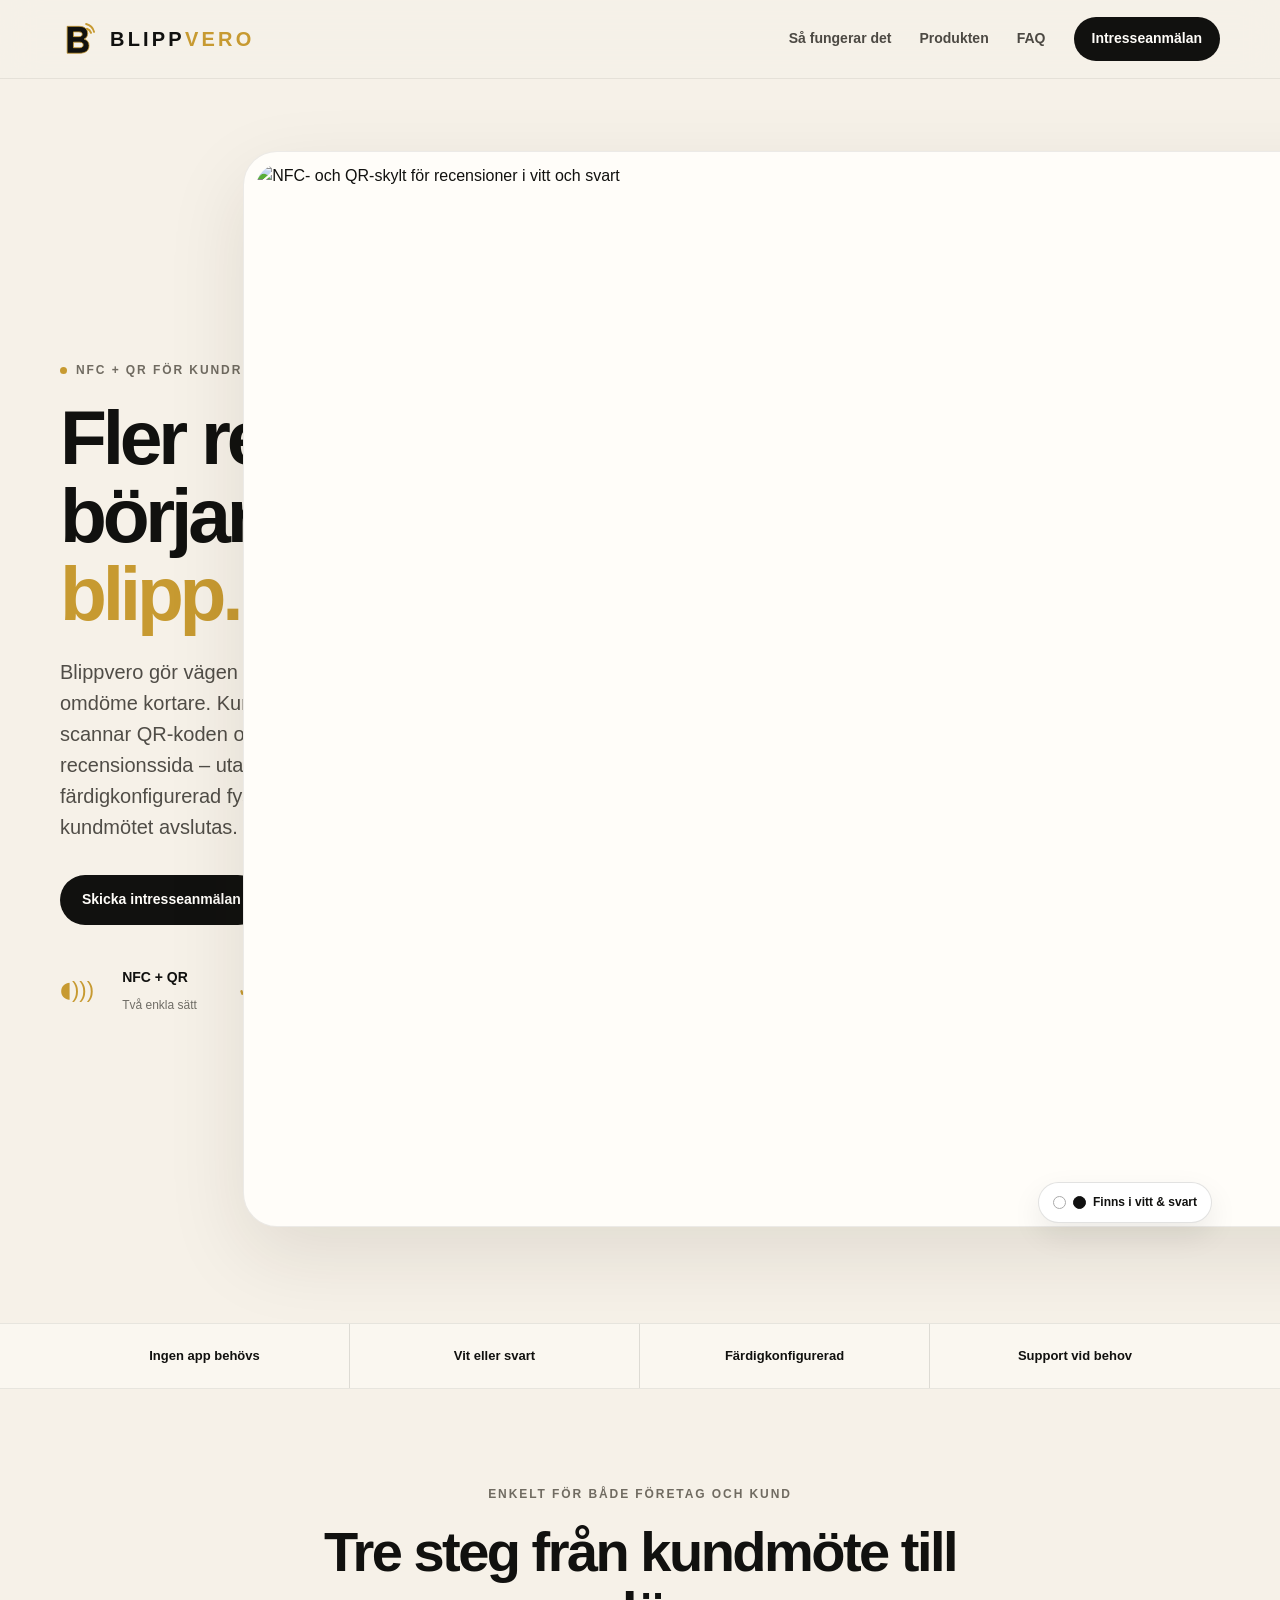
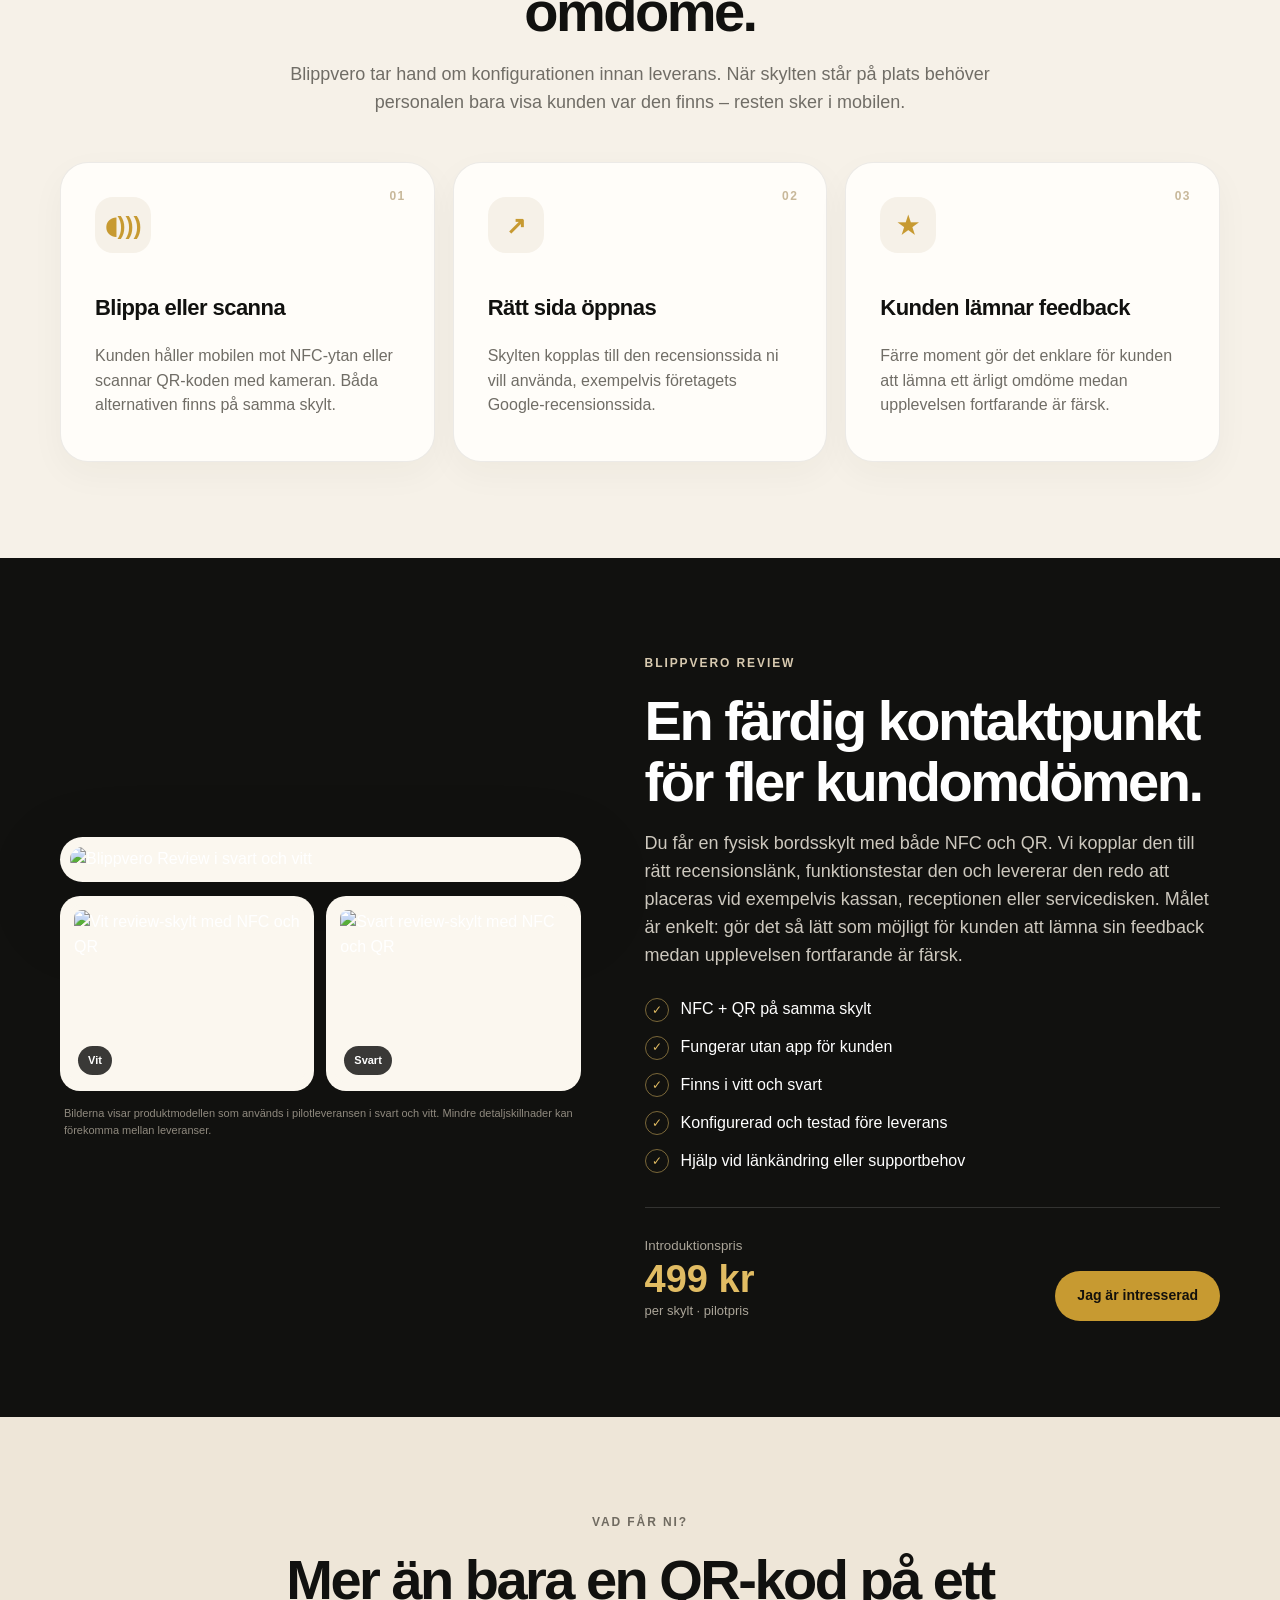
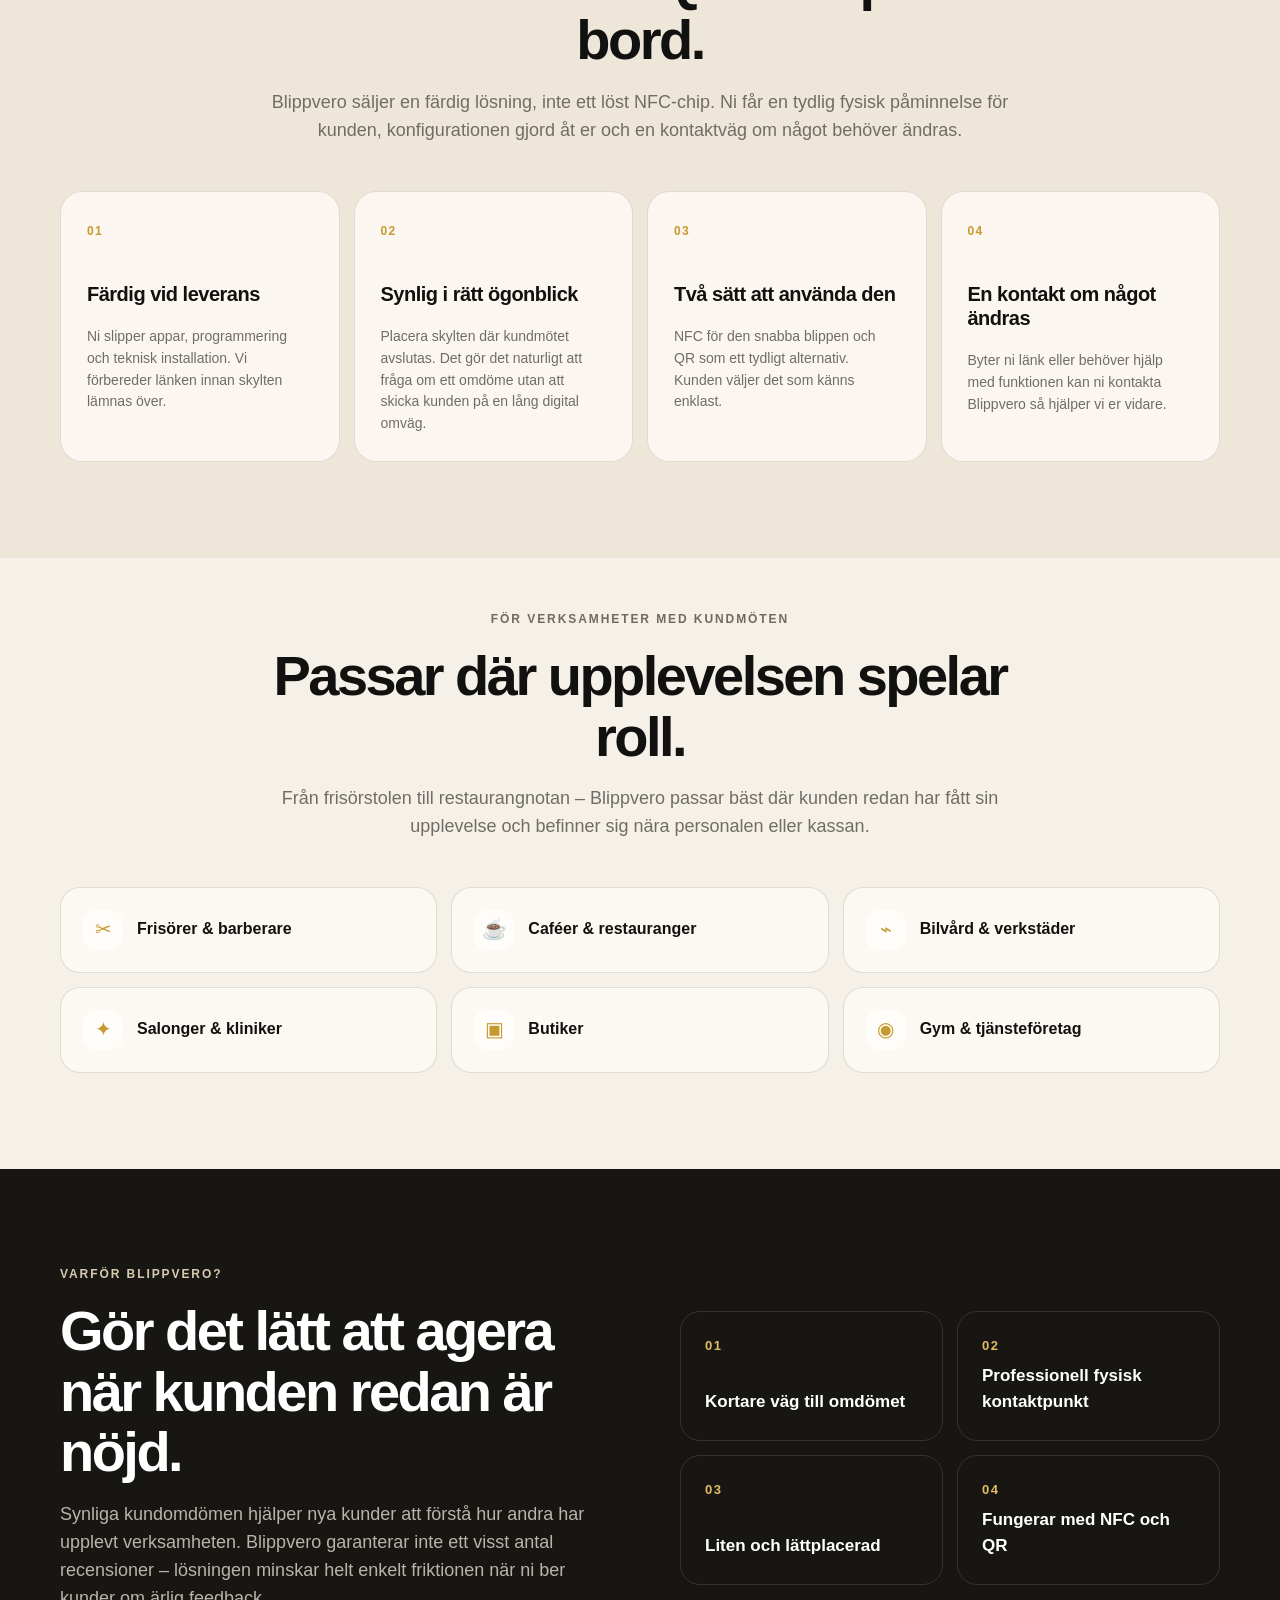
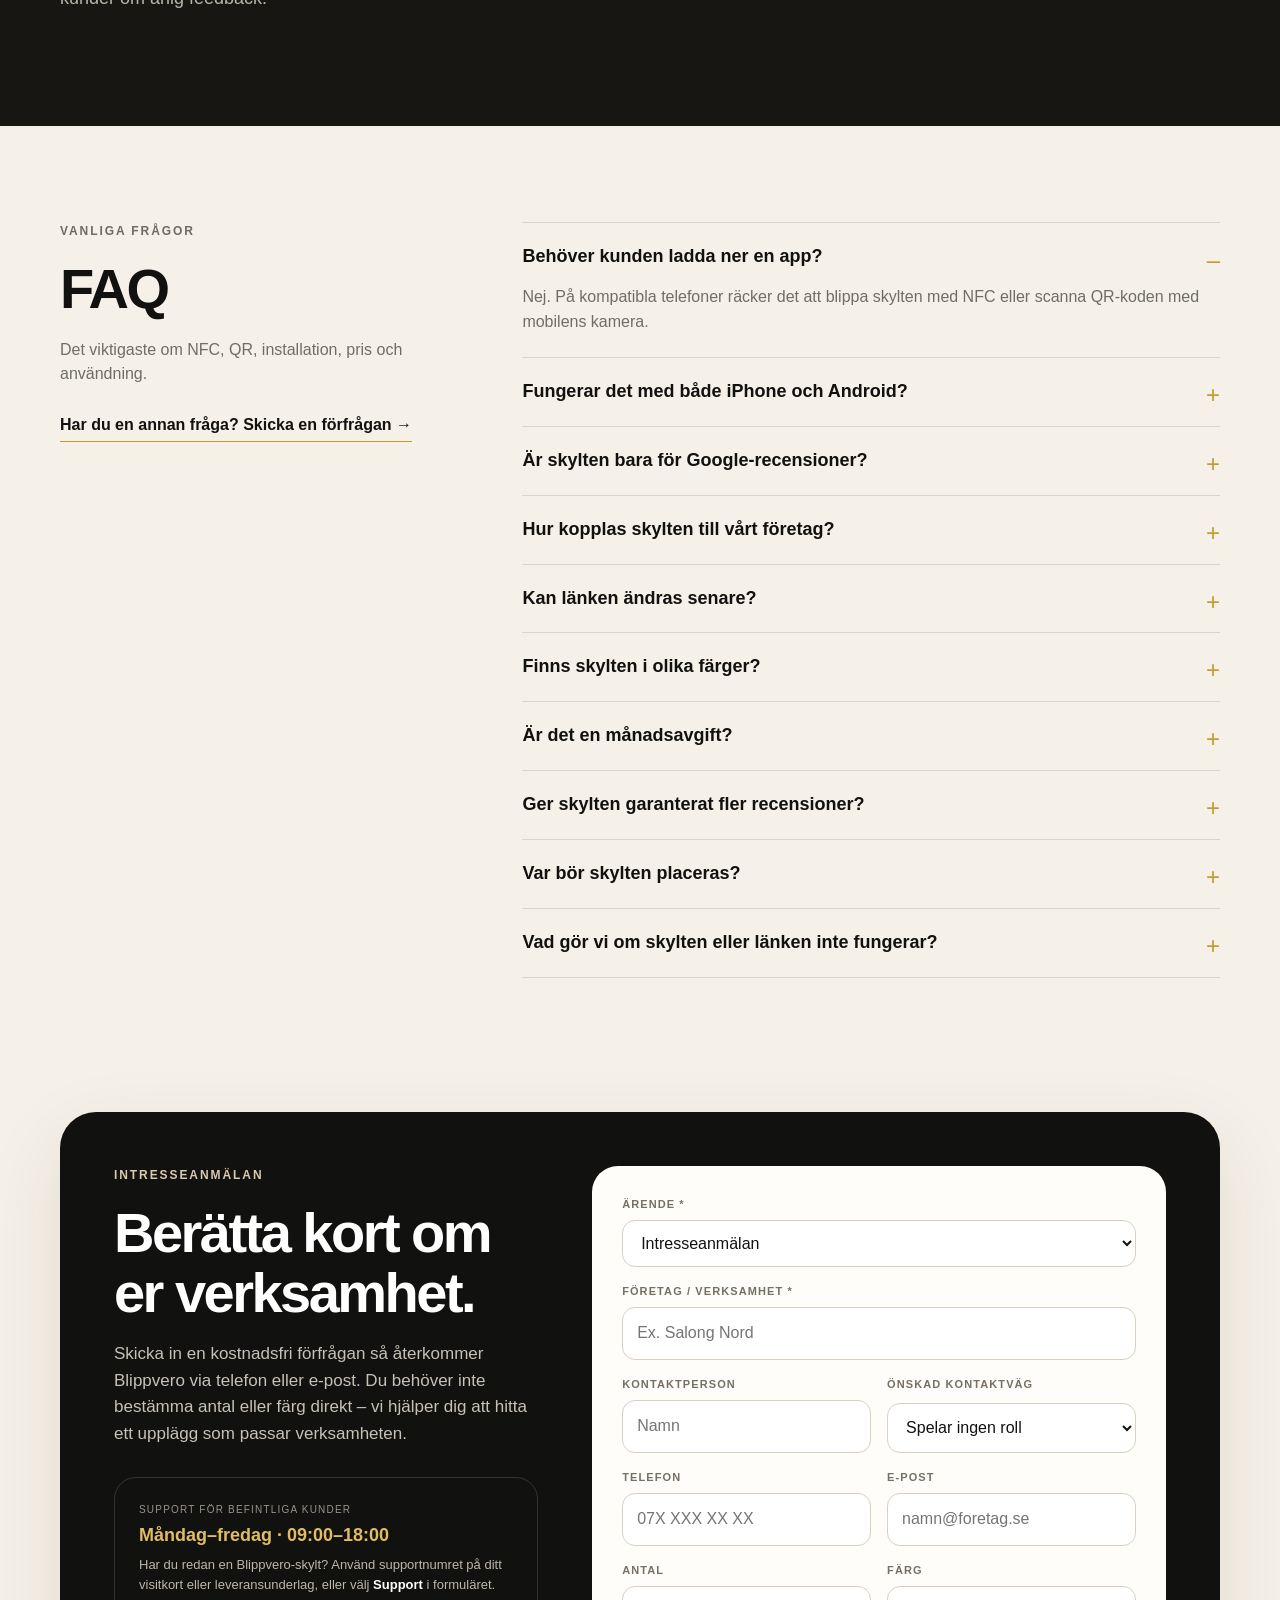
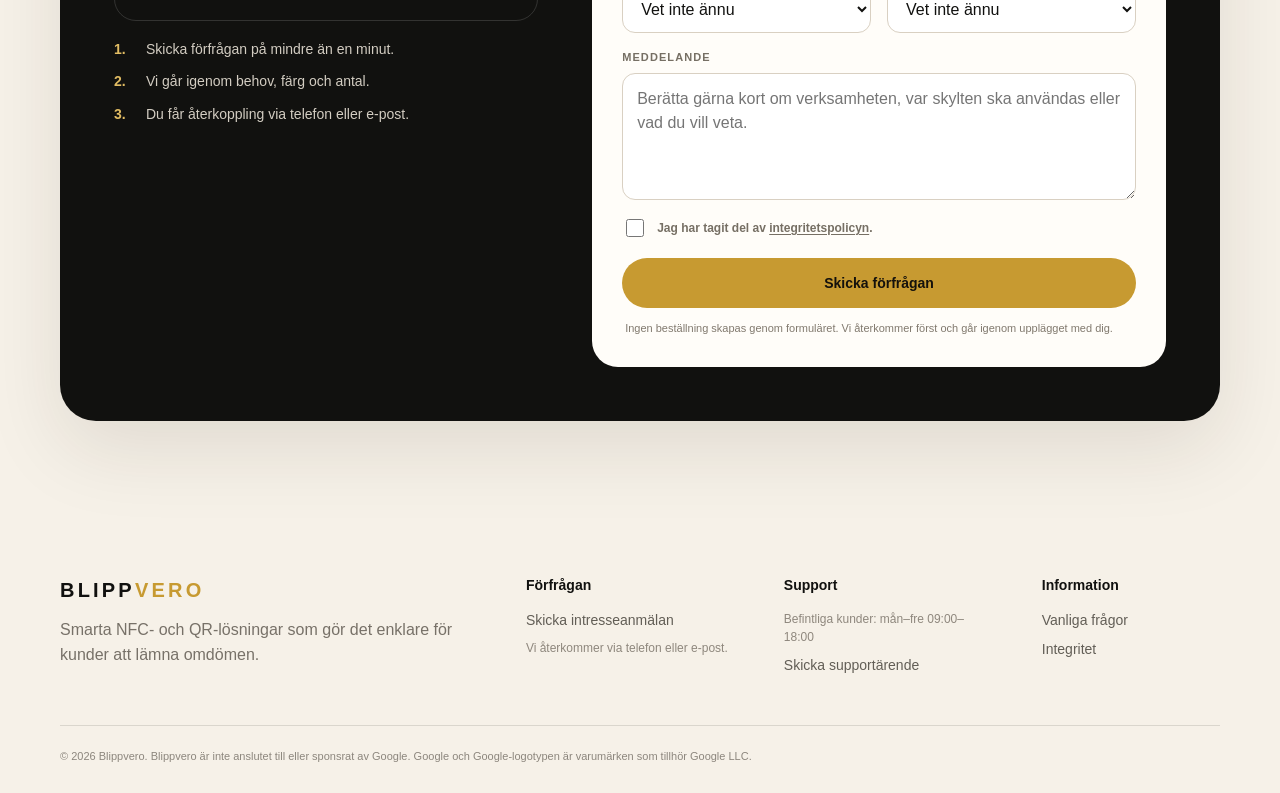
==== index.html @ 110090b1 "Add files via upload" ====
<!doctype html>
<html lang="sv">
<head>
  <meta charset="utf-8">
  <meta name="viewport" content="width=device-width, initial-scale=1">
  <title>Blippvero – Fler recensioner börjar med ett blipp</title>
  <meta name="description" content="Blippvero gör det enklare för kunder att lämna recensioner med NFC och QR. Färdigkonfigurerade skyltar i vitt eller svart.">
  <meta name="theme-color" content="#f6f1e8">
  <meta property="og:title" content="Blippvero – Fler recensioner börjar med ett blipp">
  <meta property="og:description" content="Smarta NFC- och QR-skyltar som gör vägen till ett kundomdöme kortare.">
  <meta property="og:type" content="website">
  <meta property="og:url" content="https://blippvero.se/">
  <link rel="icon" href="assets/favicon.svg" type="image/svg+xml">
  <link rel="stylesheet" href="styles.css">
</head>
<body>
  <header class="site-header">
    <div class="container nav-wrap">
      <a class="brand" href="#top" aria-label="Blippvero startsida">
        <span class="brand-mark" aria-hidden="true">
          <svg viewBox="0 0 48 48" role="img"><path d="M9 8h15c7 0 11 3.5 11 9 0 3.3-1.7 5.8-4.6 7.1 4 1.1 6.3 4 6.3 8.1C36.7 39 32 42 24.2 42H9V8Zm8 7v6h7c2.6 0 4-1 4-3s-1.4-3-4-3h-7Zm0 13v7h7.6c3 0 4.7-1.1 4.7-3.5S27.6 28 24.6 28H17Z"/><path class="wave" d="M33 5c5 1.2 8.8 5 10 10M34 11c2.5.8 4.4 2.7 5.2 5.2" fill="none" stroke-width="2.5" stroke-linecap="round"/></svg>
        </span>
        <span class="brand-word">BLIPP<span>VERO</span></span>
      </a>
      <nav class="desktop-nav" aria-label="Huvudmeny">
        <a href="#sa-fungerar-det">Så fungerar det</a>
        <a href="#produkt">Produkten</a>
        <a href="#faq">FAQ</a>
        <a class="nav-cta" href="#kontakt">Intresseanmälan</a>
      </nav>
      <button class="menu-btn" type="button" aria-label="Öppna meny" aria-expanded="false">☰</button>
    </div>
    <nav class="mobile-nav" aria-label="Mobilmeny">
      <a href="#sa-fungerar-det">Så fungerar det</a>
      <a href="#produkt">Produkten</a>
      <a href="#faq">FAQ</a>
      <a href="#kontakt">Intresseanmälan</a>
    </nav>
  </header>

  <main id="top">
    <section class="hero section-pad">
      <div class="container hero-grid">
        <div class="hero-copy">
          <div class="eyebrow"><span class="gold-dot"></span> NFC + QR för kundrecensioner</div>
          <h1>Fler recensioner börjar med ett <span class="gold-text">blipp.</span></h1>
          <p class="hero-lead">Blippvero gör vägen från ett bra kundmöte till ett synligt omdöme kortare. Kunden blippar skylten med NFC eller scannar QR-koden och kommer vidare till företagets recensionssida – utan app och utan onödiga steg. Ni får en färdigkonfigurerad fysisk skylt som kan placeras direkt där kundmötet avslutas.</p>
          <div class="hero-actions">
            <a class="btn btn-dark" href="#kontakt">Skicka intresseanmälan</a>
            <a class="btn btn-light" href="#sa-fungerar-det">Se hur det fungerar</a>
          </div>
          <div class="feature-row" aria-label="Produktfördelar">
            <div><span class="mini-icon">◖)))</span><b>NFC + QR</b><small>Två enkla sätt</small></div>
            <div><span class="mini-icon">✓</span><b>Färdig</b><small>Konfigurerad åt er</small></div>
            <div><span class="mini-icon">1×</span><b>Engångsköp</b><small>Ingen månadsavgift i pilotversionen</small></div>
          </div>
        </div>
        <div class="hero-visual" aria-label="Review-skylt i svart och vitt">
          <div class="visual-glow"></div>
          <div class="product-frame">
            <img src="assets/product-both.webp" alt="NFC- och QR-skylt för recensioner i vitt och svart" width="1400" height="1050">
          </div>
          <div class="color-pill"><span class="swatch white"></span><span class="swatch black"></span> Finns i vitt &amp; svart</div>
        </div>
      </div>
    </section>

    <section class="trust-strip">
      <div class="container trust-grid">
        <span>Ingen app behövs</span>
        <span>Vit eller svart</span>
        <span>Färdigkonfigurerad</span>
        <span>Support vid behov</span>
      </div>
    </section>

    <section id="sa-fungerar-det" class="section-pad">
      <div class="container">
        <div class="section-heading centered">
          <div class="eyebrow">Enkelt för både företag och kund</div>
          <h2>Tre steg från kundmöte till omdöme.</h2>
          <p>Blippvero tar hand om konfigurationen innan leverans. När skylten står på plats behöver personalen bara visa kunden var den finns – resten sker i mobilen.</p>
        </div>
        <div class="steps-grid">
          <article class="step-card"><span class="step-no">01</span><div class="step-icon">◖)))</div><h3>Blippa eller scanna</h3><p>Kunden håller mobilen mot NFC-ytan eller scannar QR-koden med kameran. Båda alternativen finns på samma skylt.</p></article>
          <article class="step-card"><span class="step-no">02</span><div class="step-icon">↗</div><h3>Rätt sida öppnas</h3><p>Skylten kopplas till den recensionssida ni vill använda, exempelvis företagets Google-recensionssida.</p></article>
          <article class="step-card"><span class="step-no">03</span><div class="step-icon">★</div><h3>Kunden lämnar feedback</h3><p>Färre moment gör det enklare för kunden att lämna ett ärligt omdöme medan upplevelsen fortfarande är färsk.</p></article>
        </div>
      </div>
    </section>

    <section id="produkt" class="product-section section-pad">
      <div class="container product-grid">
        <div class="product-gallery">
          <div class="product-main"><img src="assets/product-both.webp" alt="Blippvero Review i svart och vitt" loading="lazy"></div>
          <div class="product-thumbs">
            <figure><img src="assets/product-white.webp" alt="Vit review-skylt med NFC och QR" loading="lazy"><figcaption>Vit</figcaption></figure>
            <figure><img src="assets/product-black.webp" alt="Svart review-skylt med NFC och QR" loading="lazy"><figcaption>Svart</figcaption></figure>
          </div>
          <p class="image-note">Bilderna visar produktmodellen som används i pilotleveransen i svart och vitt. Mindre detaljskillnader kan förekomma mellan leveranser.</p>
        </div>
        <div class="product-copy">
          <div class="eyebrow light">Blippvero Review</div>
          <h2>En färdig kontaktpunkt för fler kundomdömen.</h2>
          <p>Du får en fysisk bordsskylt med både NFC och QR. Vi kopplar den till rätt recensionslänk, funktionstestar den och levererar den redo att placeras vid exempelvis kassan, receptionen eller servicedisken. Målet är enkelt: gör det så lätt som möjligt för kunden att lämna sin feedback medan upplevelsen fortfarande är färsk.</p>
          <ul class="check-list">
            <li><span>✓</span> NFC + QR på samma skylt</li>
            <li><span>✓</span> Fungerar utan app för kunden</li>
            <li><span>✓</span> Finns i vitt och svart</li>
            <li><span>✓</span> Konfigurerad och testad före leverans</li>
            <li><span>✓</span> Hjälp vid länkändring eller supportbehov</li>
          </ul>
          <div class="price-box">
            <div><small>Introduktionspris</small><strong>499 kr</strong><span>per skylt · pilotpris</span></div>
            <a class="btn btn-gold" href="#kontakt">Jag är intresserad</a>
          </div>
        </div>
      </div>
    </section>

    <section class="value-section section-pad">
      <div class="container">
        <div class="section-heading centered">
          <div class="eyebrow">Vad får ni?</div>
          <h2>Mer än bara en QR-kod på ett bord.</h2>
          <p>Blippvero säljer en färdig lösning, inte ett löst NFC-chip. Ni får en tydlig fysisk påminnelse för kunden, konfigurationen gjord åt er och en kontaktväg om något behöver ändras.</p>
        </div>
        <div class="value-grid">
          <article><span>01</span><h3>Färdig vid leverans</h3><p>Ni slipper appar, programmering och teknisk installation. Vi förbereder länken innan skylten lämnas över.</p></article>
          <article><span>02</span><h3>Synlig i rätt ögonblick</h3><p>Placera skylten där kundmötet avslutas. Det gör det naturligt att fråga om ett omdöme utan att skicka kunden på en lång digital omväg.</p></article>
          <article><span>03</span><h3>Två sätt att använda den</h3><p>NFC för den snabba blippen och QR som ett tydligt alternativ. Kunden väljer det som känns enklast.</p></article>
          <article><span>04</span><h3>En kontakt om något ändras</h3><p>Byter ni länk eller behöver hjälp med funktionen kan ni kontakta Blippvero så hjälper vi er vidare.</p></article>
        </div>
      </div>
    </section>

    <section class="use-cases section-pad compact-top">
      <div class="container">
        <div class="section-heading centered">
          <div class="eyebrow">För verksamheter med kundmöten</div>
          <h2>Passar där upplevelsen spelar roll.</h2>
          <p>Från frisörstolen till restaurangnotan – Blippvero passar bäst där kunden redan har fått sin upplevelse och befinner sig nära personalen eller kassan.</p>
        </div>
        <div class="case-grid">
          <div class="case-card"><span>✂</span><b>Frisörer &amp; barberare</b></div>
          <div class="case-card"><span>☕</span><b>Caféer &amp; restauranger</b></div>
          <div class="case-card"><span>⌁</span><b>Bilvård &amp; verkstäder</b></div>
          <div class="case-card"><span>✦</span><b>Salonger &amp; kliniker</b></div>
          <div class="case-card"><span>▣</span><b>Butiker</b></div>
          <div class="case-card"><span>◉</span><b>Gym &amp; tjänsteföretag</b></div>
        </div>
      </div>
    </section>

    <section class="why-section section-pad">
      <div class="container why-grid">
        <div>
          <div class="eyebrow light">Varför Blippvero?</div>
          <h2>Gör det lätt att agera när kunden redan är nöjd.</h2>
          <p>Synliga kundomdömen hjälper nya kunder att förstå hur andra har upplevt verksamheten. Blippvero garanterar inte ett visst antal recensioner – lösningen minskar helt enkelt friktionen när ni ber kunder om ärlig feedback.</p>
        </div>
        <div class="why-cards">
          <div><b>01</b><span>Kortare väg till omdömet</span></div>
          <div><b>02</b><span>Professionell fysisk kontaktpunkt</span></div>
          <div><b>03</b><span>Liten och lättplacerad</span></div>
          <div><b>04</b><span>Fungerar med NFC och QR</span></div>
        </div>
      </div>
    </section>

    <section id="faq" class="faq-section section-pad">
      <div class="container faq-grid">
        <div class="faq-intro">
          <div class="eyebrow">Vanliga frågor</div>
          <h2>FAQ</h2>
          <p>Det viktigaste om NFC, QR, installation, pris och användning.</p>
          <a class="text-link" href="#kontakt">Har du en annan fråga? Skicka en förfrågan →</a>
        </div>
        <div class="faq-list">
          <details open><summary>Behöver kunden ladda ner en app?</summary><p>Nej. På kompatibla telefoner räcker det att blippa skylten med NFC eller scanna QR-koden med mobilens kamera.</p></details>
          <details><summary>Fungerar det med både iPhone och Android?</summary><p>Ja, moderna iPhone- och Android-telefoner har normalt stöd för NFC-läsning och QR-skanning. QR-koden fungerar som ett enkelt alternativ om NFC inte används.</p></details>
          <details><summary>Är skylten bara för Google-recensioner?</summary><p>Blippvero Review är främst framtagen för recensionssidor, exempelvis Google. Tekniken kan även länka till andra webbadresser och framtida Blippvero-lösningar kan användas för exempelvis menyer, sociala medier och kontaktuppgifter.</p></details>
          <details><summary>Hur kopplas skylten till vårt företag?</summary><p>Vi konfigurerar skylten med den webblänk ni vill använda och funktionstestar den före leverans. Ni behöver alltså inte programmera NFC-delen själva.</p></details>
          <details><summary>Kan länken ändras senare?</summary><p>Ja. NFC-länken kan programmeras om och QR-destinationen kan hanteras separat vid behov. Kontakta oss så hjälper vi er.</p></details>
          <details><summary>Finns skylten i olika färger?</summary><p>Ja. Pilotprodukten finns i vitt och svart.</p></details>
          <details><summary>Är det en månadsavgift?</summary><p>Nej. Blippvero Review säljs som ett engångsköp i pilotversionen. Introduktionspriset är 499 kr per skylt.</p></details>
          <details><summary>Ger skylten garanterat fler recensioner?</summary><p>Nej. Antalet recensioner beror på verksamheten och kunderna. Blippvero gör processen enklare genom att ge kunden en tydlig och snabb väg till recensionssidan.</p></details>
          <details><summary>Var bör skylten placeras?</summary><p>Placera den där kunden naturligt befinner sig efter tjänsten eller köpet, till exempel vid kassan, receptionen, frisörspegeln eller servicedisken.</p></details>
          <details><summary>Vad gör vi om skylten eller länken inte fungerar?</summary><p>Skicka ett supportärende via formuläret nedan. Befintliga kunder som har fått Blippveros supportnummer kan även ringa under supporttid, måndag–fredag 09:00–18:00.</p></details>
        </div>
      </div>
    </section>

    <section id="kontakt" class="contact-section section-pad">
      <div class="container contact-shell">
        <div class="contact-copy">
          <div class="eyebrow light">Intresseanmälan</div>
          <h2>Berätta kort om er verksamhet.</h2>
          <p>Skicka in en kostnadsfri förfrågan så återkommer Blippvero via telefon eller e-post. Du behöver inte bestämma antal eller färg direkt – vi hjälper dig att hitta ett upplägg som passar verksamheten.</p>
          <div class="hours-card support-only">
            <small>Support för befintliga kunder</small>
            <strong>Måndag–fredag · 09:00–18:00</strong>
            <span>Har du redan en Blippvero-skylt? Använd supportnumret på ditt visitkort eller leveransunderlag, eller välj <b>Support</b> i formuläret.</span>
          </div>
          <div class="contact-points">
            <div><b>1.</b><span>Skicka förfrågan på mindre än en minut.</span></div>
            <div><b>2.</b><span>Vi går igenom behov, färg och antal.</span></div>
            <div><b>3.</b><span>Du får återkoppling via telefon eller e-post.</span></div>
          </div>
        </div>
        <form id="interestForm" class="interest-form">
          <div class="form-grid">
            <label class="full"><span>Ärende *</span><select name="arende" required><option value="Intresseanmälan">Intresseanmälan</option><option value="Demo / mer information">Demo / mer information</option><option value="Flera skyltar">Flera skyltar</option><option value="Support">Support – befintlig kund</option></select></label>
            <label class="full"><span>Företag / verksamhet *</span><input name="foretag" required autocomplete="organization" placeholder="Ex. Salong Nord"></label>
            <label><span>Kontaktperson</span><input name="kontaktperson" autocomplete="name" placeholder="Namn"></label>
            <label><span>Önskad kontaktväg</span><select name="kontaktvag"><option>Spelar ingen roll</option><option>Telefon</option><option>E-post</option></select></label>
            <label><span>Telefon</span><input name="telefon" type="tel" autocomplete="tel" placeholder="07X XXX XX XX"></label>
            <label><span>E-post</span><input name="epost" type="email" autocomplete="email" placeholder="namn@foretag.se"></label>
            <label><span>Antal</span><select name="antal"><option>Vet inte ännu</option><option>1 skylt</option><option>2–4 skyltar</option><option>5+ skyltar</option></select></label>
            <label><span>Färg</span><select name="farg"><option>Vet inte ännu</option><option>Vit</option><option>Svart</option><option>Båda</option></select></label>
            <label class="full"><span>Meddelande</span><textarea name="meddelande" rows="4" placeholder="Berätta gärna kort om verksamheten, var skylten ska användas eller vad du vill veta."></textarea></label>
            <label class="full privacy-check"><input name="integritet" type="checkbox" required><span>Jag har tagit del av <a href="integritet.html">integritetspolicyn</a>.</span></label>
          </div>
          <div id="formError" class="form-error" role="alert" aria-live="polite"></div>
          <div id="formSuccess" class="form-success" role="status" aria-live="polite"></div>
          <button class="btn btn-gold form-submit" type="submit">Skicka förfrågan</button>
          <p class="form-note">Ingen beställning skapas genom formuläret. Vi återkommer först och går igenom upplägget med dig.</p>
        </form>
      </div>
    </section>
  </main>

  <footer class="site-footer">
    <div class="container footer-grid">
      <div class="footer-brand">
        <span class="brand-word">BLIPP<span>VERO</span></span>
        <p>Smarta NFC- och QR-lösningar som gör det enklare för kunder att lämna omdömen.</p>
      </div>
      <div><b>Förfrågan</b><a href="#kontakt">Skicka intresseanmälan</a><span class="footer-muted">Vi återkommer via telefon eller e-post.</span></div>
      <div><b>Support</b><span class="footer-muted">Befintliga kunder: mån–fre 09:00–18:00</span><a href="#kontakt">Skicka supportärende</a></div>
      <div><b>Information</b><a href="#faq">Vanliga frågor</a><a href="integritet.html">Integritet</a></div>
    </div>
    <div class="container legal">© <span id="year"></span> Blippvero. Blippvero är inte anslutet till eller sponsrat av Google. Google och Google-logotypen är varumärken som tillhör Google LLC.</div>
  </footer>
  <script src="script.js"></script>
</body>
</html>
---- styles.css ----
:root{
  --ink:#11110f;--ink-2:#24231f;--cream:#f6f1e8;--cream-2:#eee6d8;--white:#fffdf9;
  --gold:#c79a31;--gold-2:#e1bc63;--muted:#706d66;--line:rgba(17,17,15,.12);
  --shadow:0 28px 80px rgba(40,29,10,.10);--radius:28px;--max:1160px;
}
*{box-sizing:border-box}html{scroll-behavior:smooth}body{margin:0;background:var(--cream);color:var(--ink);font-family:Inter,ui-sans-serif,-apple-system,BlinkMacSystemFont,"Segoe UI",sans-serif;line-height:1.55;-webkit-font-smoothing:antialiased}a{color:inherit;text-decoration:none}img{max-width:100%;display:block}.container{width:min(var(--max),calc(100% - 40px));margin-inline:auto}.section-pad{padding:96px 0}.compact-top{padding-top:52px}
.site-header{position:sticky;top:0;z-index:50;background:rgba(246,241,232,.90);backdrop-filter:blur(18px);border-bottom:1px solid rgba(17,17,15,.07)}.nav-wrap{height:78px;display:flex;align-items:center;justify-content:space-between;gap:24px}.brand{display:inline-flex;align-items:center;gap:12px}.brand-mark{width:38px;height:38px;display:inline-grid;place-items:center;color:var(--gold)}.brand-mark svg{width:100%;height:100%;fill:var(--ink);stroke:var(--gold)}.brand-mark .wave{stroke:var(--gold)}.brand-word{font-weight:600;letter-spacing:.16em;font-size:20px;white-space:nowrap}.brand-word span{color:var(--gold)}.desktop-nav{display:flex;align-items:center;gap:28px;font-size:14px;font-weight:600}.desktop-nav>a:not(.nav-cta){color:#4c4943}.nav-cta{background:var(--ink);color:var(--white);padding:11px 18px;border-radius:999px}.menu-btn{display:none;border:0;background:transparent;font-size:27px;color:var(--ink)}.mobile-nav{display:none;padding:0 20px 20px;flex-direction:column;gap:14px;font-weight:650}.mobile-nav.open{display:flex}
.hero{padding-top:72px}.hero-grid{display:grid;grid-template-columns:1.03fr .97fr;align-items:center;gap:72px}.eyebrow{display:flex;align-items:center;gap:9px;text-transform:uppercase;letter-spacing:.16em;font-weight:750;font-size:12px;color:#706b61;margin-bottom:18px}.eyebrow.light{color:#d8cab0}.gold-dot{display:inline-block;width:7px;height:7px;background:var(--gold);border-radius:50%}h1,h2,h3,p{margin-top:0}h1{font-size:clamp(48px,6vw,78px);line-height:1.02;letter-spacing:-.055em;margin-bottom:24px;max-width:720px}h2{font-size:clamp(34px,4.5vw,56px);line-height:1.08;letter-spacing:-.045em;margin-bottom:18px}h3{font-size:22px;line-height:1.2;letter-spacing:-.025em}.gold-text{color:var(--gold)}.hero-lead{font-size:20px;color:#504d47;max-width:680px;margin-bottom:32px}.hero-actions{display:flex;gap:12px;flex-wrap:wrap;margin-bottom:38px}.btn{display:inline-flex;align-items:center;justify-content:center;min-height:50px;padding:0 22px;border-radius:999px;font-weight:750;font-size:14px;transition:transform .2s ease,background .2s ease,border-color .2s ease;border:0;cursor:pointer}.btn:hover{transform:translateY(-2px)}.btn-dark{background:var(--ink);color:var(--white)}.btn-light{background:transparent;border:1px solid #cfc6b7}.btn-gold{background:var(--gold);color:#14110c}.feature-row{display:flex;gap:22px;flex-wrap:wrap}.feature-row>div{display:grid;grid-template-columns:auto auto;column-gap:10px;align-items:center;min-width:155px;max-width:205px}.feature-row .mini-icon{grid-row:1/3;font-size:22px;color:var(--gold)}.feature-row b{font-size:14px}.feature-row small{font-size:12px;color:var(--muted);line-height:1.35}.hero-visual{position:relative;min-height:500px;display:grid;place-items:center}.visual-glow{position:absolute;width:90%;height:70%;background:radial-gradient(circle,rgba(199,154,49,.18),transparent 66%);filter:blur(10px)}.product-frame{position:relative;background:var(--white);border:1px solid rgba(17,17,15,.08);border-radius:34px;padding:12px;box-shadow:var(--shadow);overflow:hidden}.product-frame img{border-radius:24px}.color-pill{position:absolute;bottom:4px;right:8px;background:#fff;border:1px solid var(--line);padding:10px 14px;border-radius:999px;font-size:12px;font-weight:700;box-shadow:0 12px 30px rgba(0,0,0,.08);display:flex;gap:7px;align-items:center}.swatch{width:13px;height:13px;border-radius:50%;border:1px solid #aaa}.swatch.white{background:#fff}.swatch.black{background:#101010;border-color:#101010}
.trust-strip{border-block:1px solid rgba(17,17,15,.08);background:rgba(255,253,249,.45)}.trust-grid{display:grid;grid-template-columns:repeat(4,1fr);text-align:center}.trust-grid span{padding:22px 12px;font-size:13px;font-weight:700;border-right:1px solid var(--line)}.trust-grid span:last-child{border-right:0}.section-heading{max-width:760px;margin-bottom:46px}.section-heading.centered{text-align:center;margin-inline:auto}.section-heading.centered .eyebrow{justify-content:center}.section-heading p{font-size:18px;color:var(--muted)}
.steps-grid{display:grid;grid-template-columns:repeat(3,1fr);gap:18px}.step-card{position:relative;background:var(--white);border:1px solid rgba(17,17,15,.08);border-radius:var(--radius);padding:34px;min-height:300px;box-shadow:0 12px 35px rgba(55,40,14,.04)}.step-no{position:absolute;top:24px;right:28px;color:#c8b89a;font-size:12px;font-weight:800;letter-spacing:.12em}.step-icon{width:56px;height:56px;border-radius:18px;background:var(--cream);display:grid;place-items:center;color:var(--gold);font-weight:900;font-size:24px;margin-bottom:42px}.step-card p{color:var(--muted);margin-bottom:0}
.product-section{background:var(--ink);color:#fff}.product-grid{display:grid;grid-template-columns:.95fr 1.05fr;gap:64px;align-items:center}.product-gallery{display:grid;gap:14px}.product-main{background:#fbf7ef;border-radius:30px;padding:10px;box-shadow:0 28px 80px rgba(0,0,0,.24);overflow:hidden}.product-main img{border-radius:22px;width:100%;height:auto;object-fit:contain}.product-thumbs{display:grid;grid-template-columns:1fr 1fr;gap:12px}.product-thumbs figure{margin:0;background:#fbf7ef;border-radius:20px;padding:8px;overflow:hidden;position:relative}.product-thumbs img{border-radius:14px;aspect-ratio:4/3;object-fit:contain;background:#fbf7ef;padding:6px}.product-thumbs figcaption{position:absolute;left:18px;bottom:16px;background:rgba(17,17,15,.82);color:#fff;padding:6px 10px;border-radius:999px;font-size:11px;font-weight:700}.image-note{font-size:11px!important;color:#8f897e!important;margin:0 4px}.product-copy p{font-size:18px;color:#cdc8be;max-width:650px}.check-list{list-style:none;padding:0;margin:28px 0 34px;display:grid;gap:13px}.check-list li{display:flex;align-items:center;gap:12px}.check-list span{width:24px;height:24px;border:1px solid rgba(225,188,99,.5);border-radius:50%;display:grid;place-items:center;color:var(--gold-2);font-size:12px}.price-box{border-top:1px solid rgba(255,255,255,.14);padding-top:28px;display:flex;align-items:end;justify-content:space-between;gap:20px}.price-box>div{display:grid}.price-box small{color:#aaa498}.price-box strong{font-size:38px;line-height:1;color:var(--gold-2);margin:3px 0}.price-box span{font-size:13px;color:#aaa498}
.value-section{background:var(--cream-2)}.value-grid{display:grid;grid-template-columns:repeat(4,1fr);gap:14px}.value-grid article{background:rgba(255,253,249,.74);border:1px solid var(--line);border-radius:22px;padding:26px;min-height:245px}.value-grid article>span{display:inline-block;color:var(--gold);font-size:12px;font-weight:800;letter-spacing:.12em;margin-bottom:42px}.value-grid h3{font-size:20px}.value-grid p{color:var(--muted);font-size:14px;margin-bottom:0}.case-grid{display:grid;grid-template-columns:repeat(3,1fr);gap:14px}.case-card{background:rgba(255,253,249,.65);border:1px solid var(--line);padding:22px;border-radius:20px;display:flex;align-items:center;gap:14px}.case-card span{width:40px;height:40px;border-radius:13px;background:var(--white);display:grid;place-items:center;color:var(--gold);font-size:20px}
.why-section{background:#171612;color:#fff}.why-grid{display:grid;grid-template-columns:1fr 1fr;gap:80px;align-items:center}.why-grid p{font-size:18px;color:#b9b4a9;max-width:610px}.why-cards{display:grid;grid-template-columns:1fr 1fr;gap:14px}.why-cards div{border:1px solid rgba(255,255,255,.12);border-radius:20px;padding:24px;min-height:130px;display:flex;flex-direction:column;justify-content:space-between}.why-cards b{color:var(--gold-2);font-size:13px;letter-spacing:.12em}.why-cards span{font-size:17px;font-weight:700}
.faq-grid{display:grid;grid-template-columns:.72fr 1.28fr;gap:70px;align-items:start}.faq-intro{position:sticky;top:120px}.faq-intro p{color:var(--muted)}.text-link{display:inline-block;margin-top:10px;font-weight:750;border-bottom:1px solid var(--gold);padding-bottom:3px}.faq-list{border-top:1px solid var(--line)}details{border-bottom:1px solid var(--line);padding:20px 0}summary{list-style:none;cursor:pointer;font-weight:750;font-size:18px;padding-right:28px;position:relative}summary::-webkit-details-marker{display:none}summary:after{content:"+";position:absolute;right:0;top:-2px;color:var(--gold);font-size:24px;font-weight:400}details[open] summary:after{content:"–"}details p{color:var(--muted);margin:14px 0 2px;max-width:760px}
.contact-section{padding-top:38px}.contact-shell{background:var(--ink);color:#fff;border-radius:36px;padding:54px;display:grid;grid-template-columns:.85fr 1.15fr;gap:54px;box-shadow:var(--shadow)}.contact-copy p{color:#c7c1b6;font-size:17px;max-width:520px}.hours-card{margin-top:30px;padding:24px;border:1px solid rgba(255,255,255,.14);border-radius:22px;display:grid;gap:5px}.hours-card small{color:#9a9387;text-transform:uppercase;letter-spacing:.12em;font-size:10px}.hours-card strong{font-size:18px;color:var(--gold-2)}.hours-card span{color:#bdb6aa;font-size:13px;line-height:1.55}.hours-card b{color:#fff}.contact-points{display:grid;gap:11px;margin-top:18px}.contact-points div{display:flex;gap:12px;align-items:flex-start;color:#d3cdc2;font-size:14px}.contact-points b{color:var(--gold-2);min-width:20px}.privacy-check{grid-template-columns:auto 1fr!important;align-items:center;gap:10px!important}.privacy-check input{width:18px!important;height:18px}.privacy-check span{text-transform:none!important;letter-spacing:0!important;font-size:12px!important;font-weight:600!important}.privacy-check a{text-decoration:underline;text-underline-offset:2px}.form-success{display:none;margin-top:12px;color:#175f3d;background:#edf9f2;border:1px solid #b9e0c9;padding:12px 14px;border-radius:10px;font-size:13px}.form-success.show{display:block}.form-submit:disabled{opacity:.65;cursor:wait;transform:none}.interest-form{background:#fffdf9;color:var(--ink);border-radius:26px;padding:30px}.form-grid{display:grid;grid-template-columns:1fr 1fr;gap:16px}.form-grid label{display:grid;gap:7px}.form-grid label.full{grid-column:1/-1}.form-grid label>span{font-size:11px;text-transform:uppercase;letter-spacing:.1em;color:#766f64;font-weight:750}.form-grid input,.form-grid select,.form-grid textarea{width:100%;border:1px solid #d9d0c2;background:#fff;padding:13px 14px;border-radius:13px;font:inherit;color:var(--ink);outline:none}.form-grid textarea{resize:vertical;min-height:110px}.form-grid input:focus,.form-grid select:focus,.form-grid textarea:focus{border-color:var(--gold);box-shadow:0 0 0 3px rgba(199,154,49,.12)}.form-submit{width:100%;margin-top:18px}.form-note{font-size:11px;color:#81796e;margin:12px 3px 0}.form-error{display:none;margin-top:12px;color:#8b1e1e;background:#fff0ee;border:1px solid #efc7c1;padding:10px 12px;border-radius:10px;font-size:13px}.form-error.show{display:block}
.site-footer{padding:58px 0 28px}.footer-grid{display:grid;grid-template-columns:1.4fr .7fr .7fr .6fr;gap:50px;padding-bottom:42px}.footer-grid>div:not(.footer-brand){display:grid;align-content:start;gap:8px;font-size:14px}.footer-grid b{margin-bottom:5px}.footer-grid a{color:#625e56}.footer-muted{color:#8e877d;font-size:12px}.footer-brand p{color:#777168;max-width:400px;margin-top:12px}.legal{border-top:1px solid var(--line);padding-top:22px;font-size:11px;color:#8c867d}
@media(max-width:980px){.value-grid{grid-template-columns:1fr 1fr}.contact-shell{grid-template-columns:1fr}.product-grid{gap:44px}}
@media(max-width:900px){.desktop-nav{display:none}.menu-btn{display:block}.hero-grid,.product-grid,.why-grid,.faq-grid{grid-template-columns:1fr}.hero-grid{gap:34px}.hero-visual{min-height:auto}.faq-intro{position:static}.steps-grid,.case-grid{grid-template-columns:1fr 1fr}.footer-grid{grid-template-columns:1fr 1fr}.footer-brand{grid-column:1/-1}}
@media(max-width:620px){.container{width:min(100% - 28px,var(--max))}.section-pad{padding:70px 0}.nav-wrap{height:68px}.brand-word{font-size:17px}.brand-mark{width:32px;height:32px}.hero{padding-top:48px}.hero-lead{font-size:17px}.hero-actions{display:grid}.btn{width:100%}.feature-row{display:grid;grid-template-columns:1fr;gap:14px}.feature-row>div{min-width:0;max-width:none}.product-frame{padding:8px;border-radius:24px}.color-pill{position:relative;right:auto;bottom:auto;width:max-content;margin:14px auto 0}.trust-grid{grid-template-columns:1fr 1fr}.trust-grid span:nth-child(2){border-right:0}.trust-grid span:nth-child(-n+2){border-bottom:1px solid var(--line)}.steps-grid,.case-grid,.value-grid{grid-template-columns:1fr}.step-card{min-height:250px}.why-cards{grid-template-columns:1fr}.price-box{align-items:stretch;flex-direction:column}.contact-shell{padding:32px 22px;border-radius:28px}.interest-form{padding:22px 18px}.form-grid{grid-template-columns:1fr}.form-grid label.full{grid-column:auto}.footer-grid{grid-template-columns:1fr}.footer-brand{grid-column:auto}h1{font-size:46px}.product-thumbs img{aspect-ratio:1/1;object-fit:cover}}
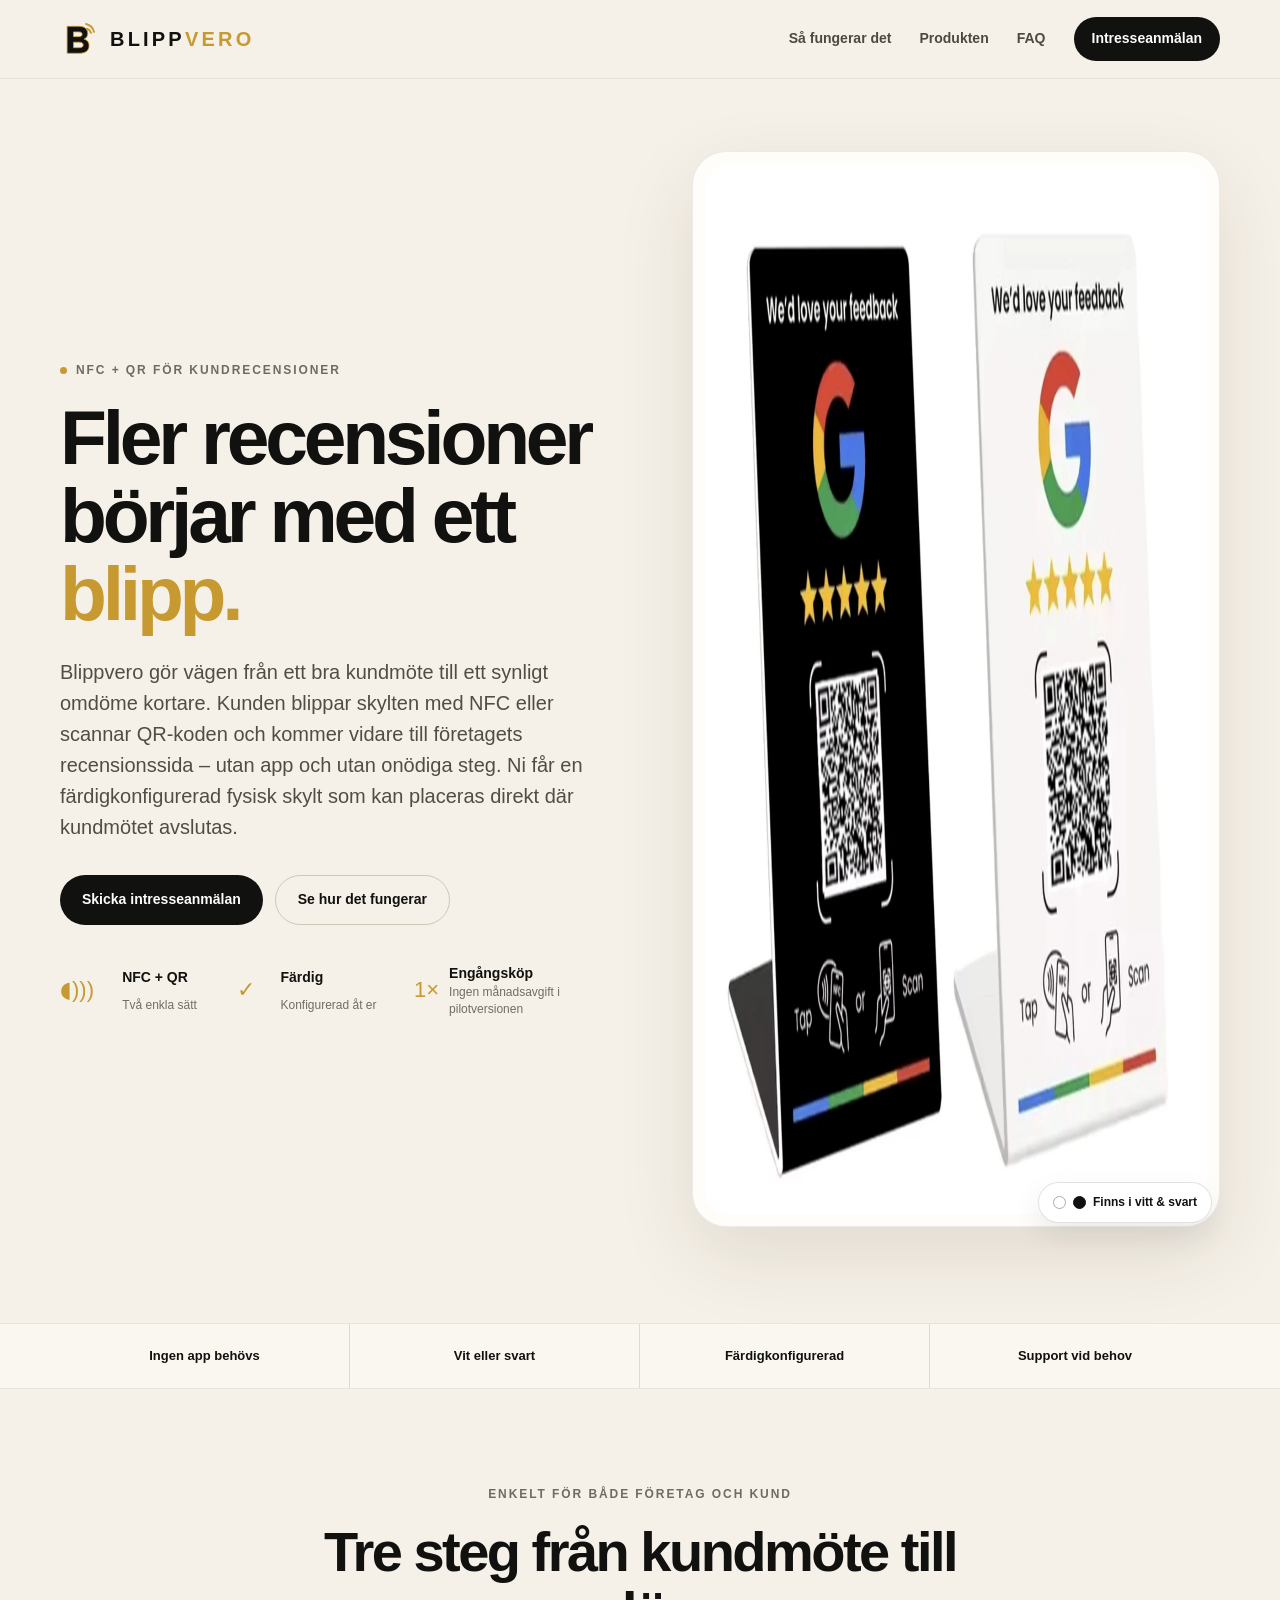
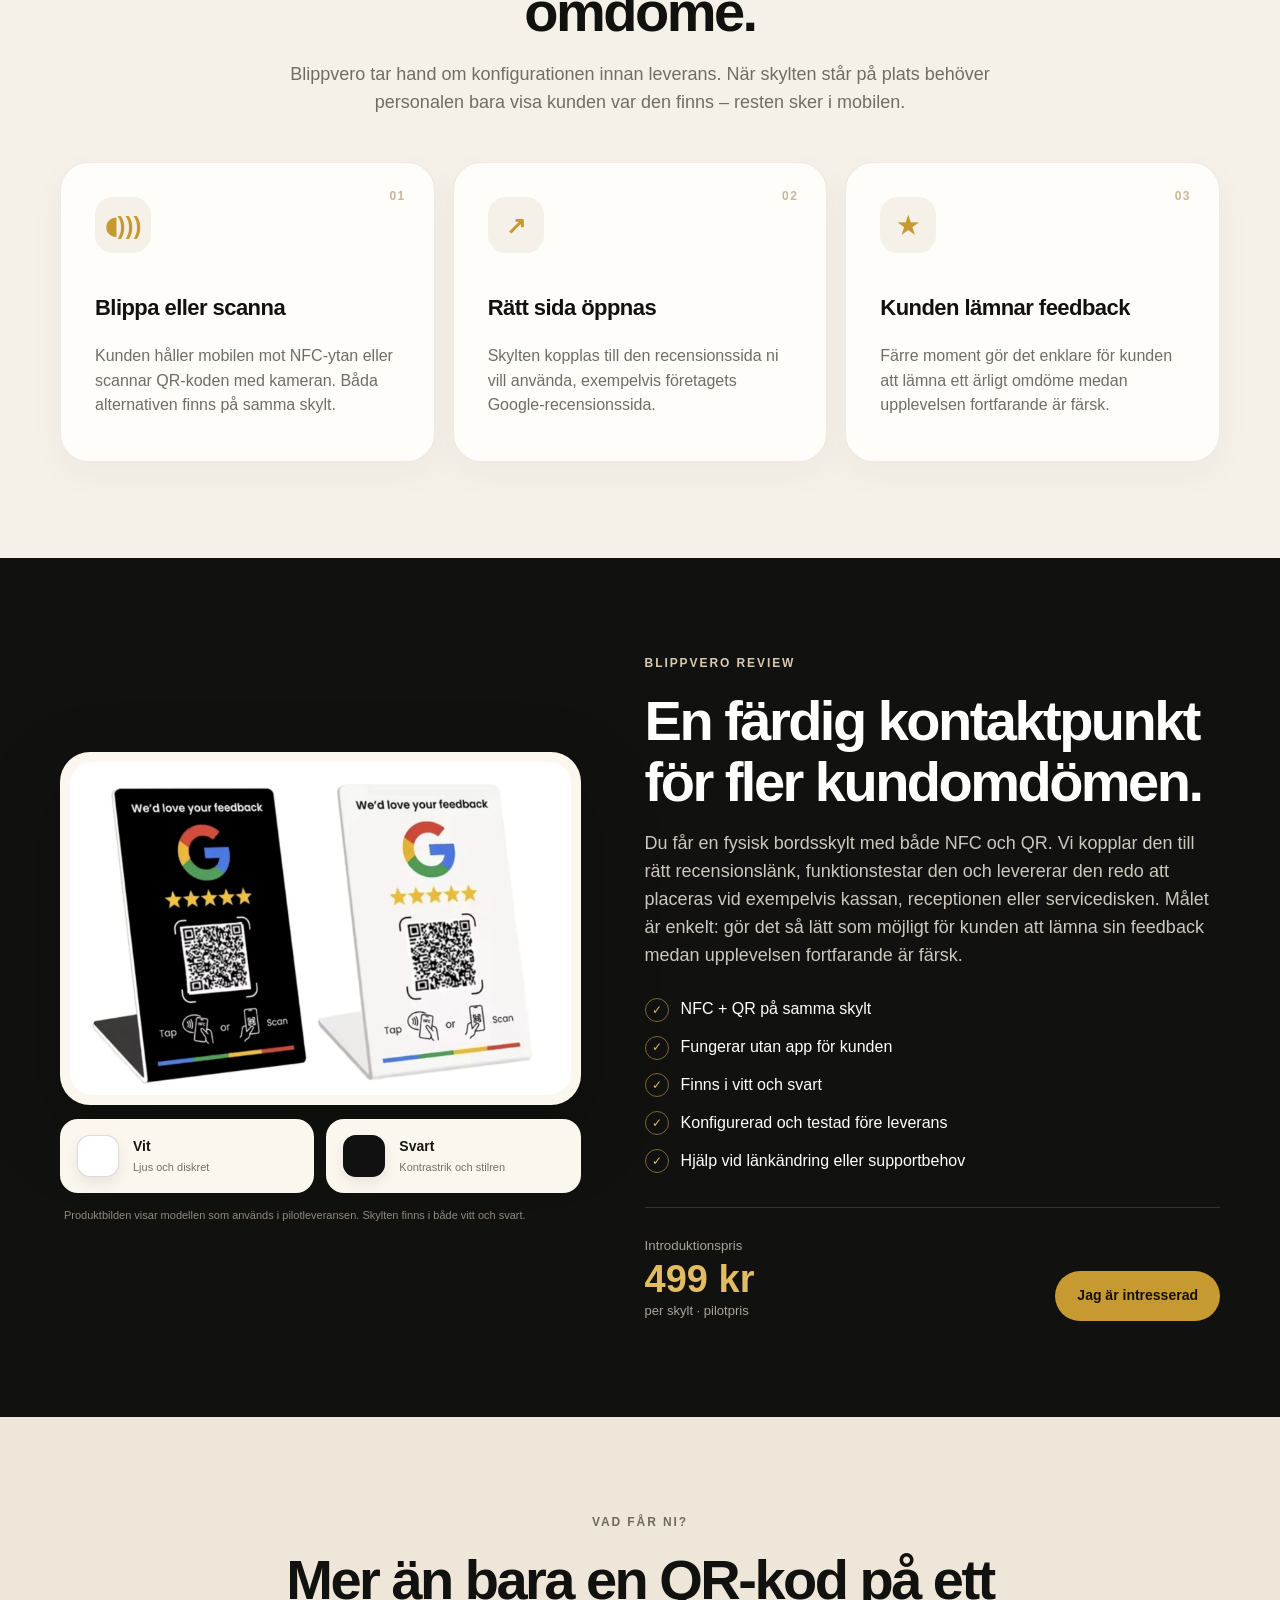
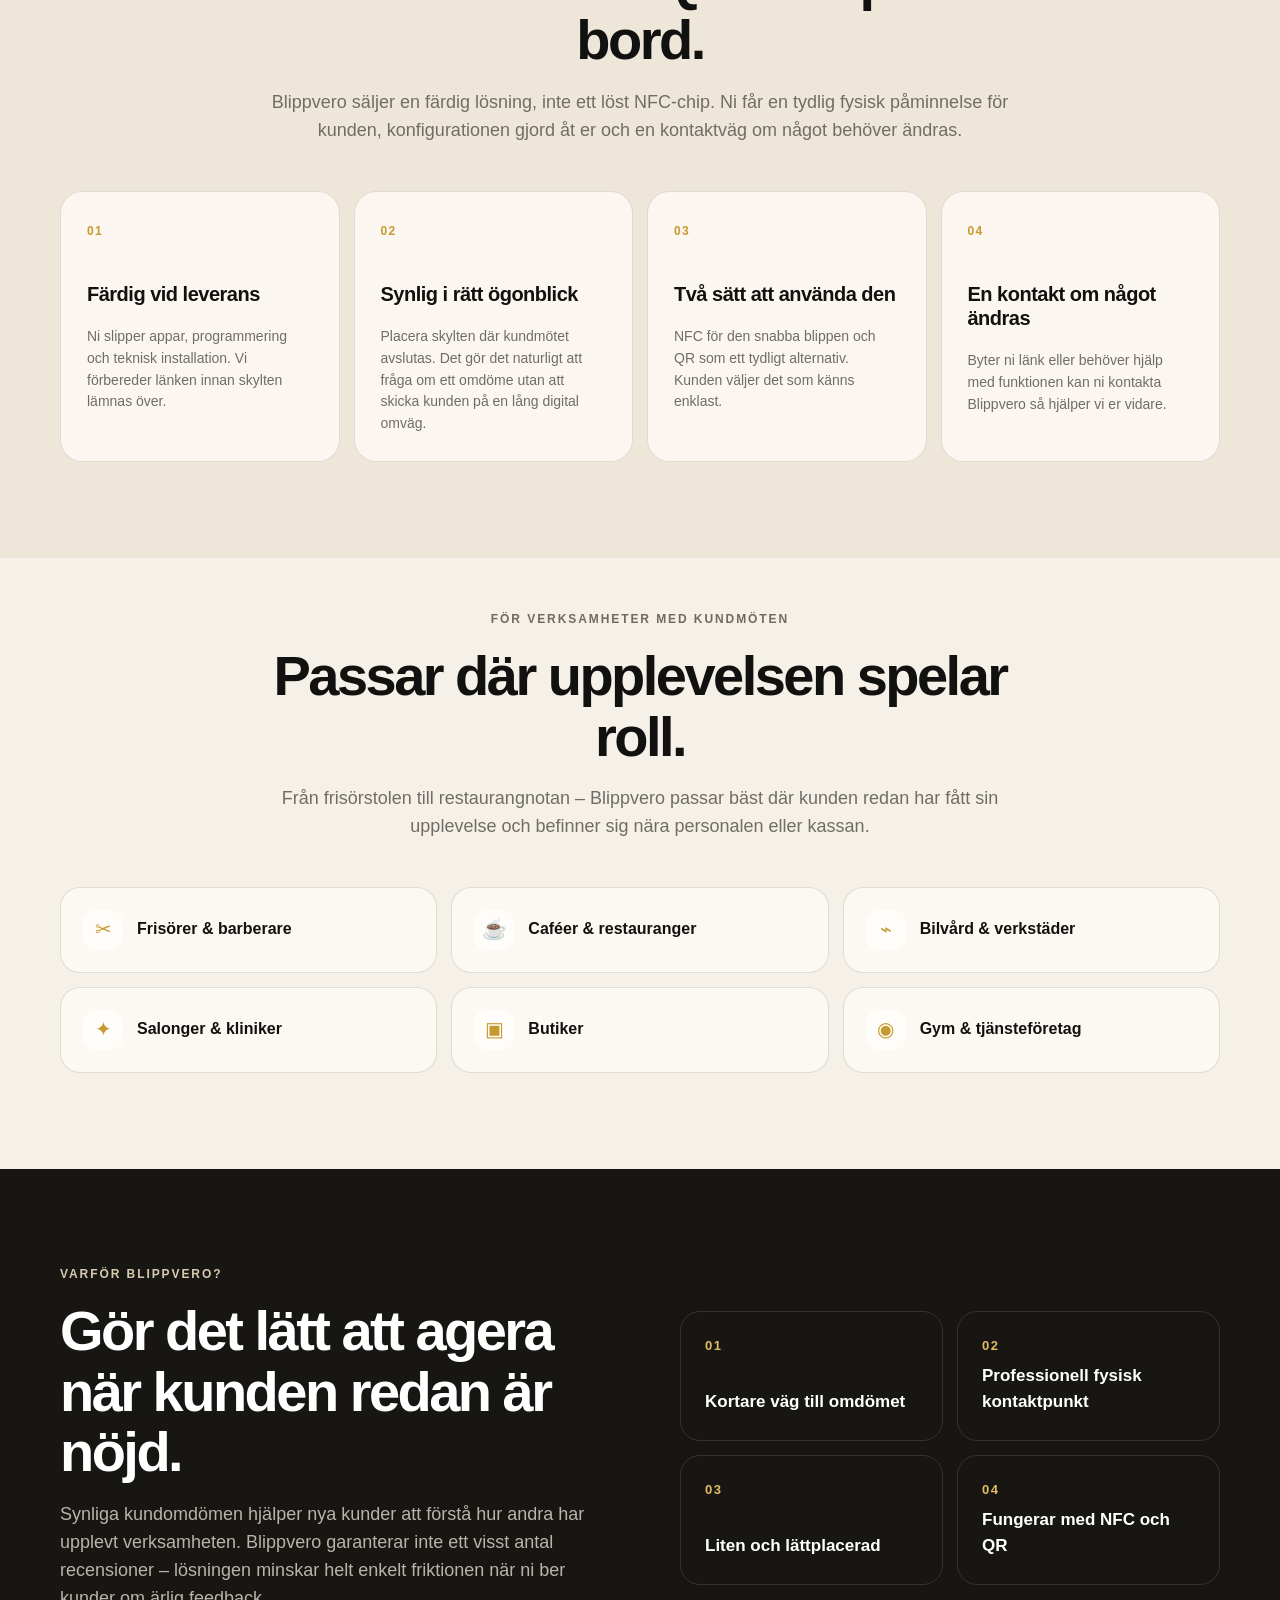
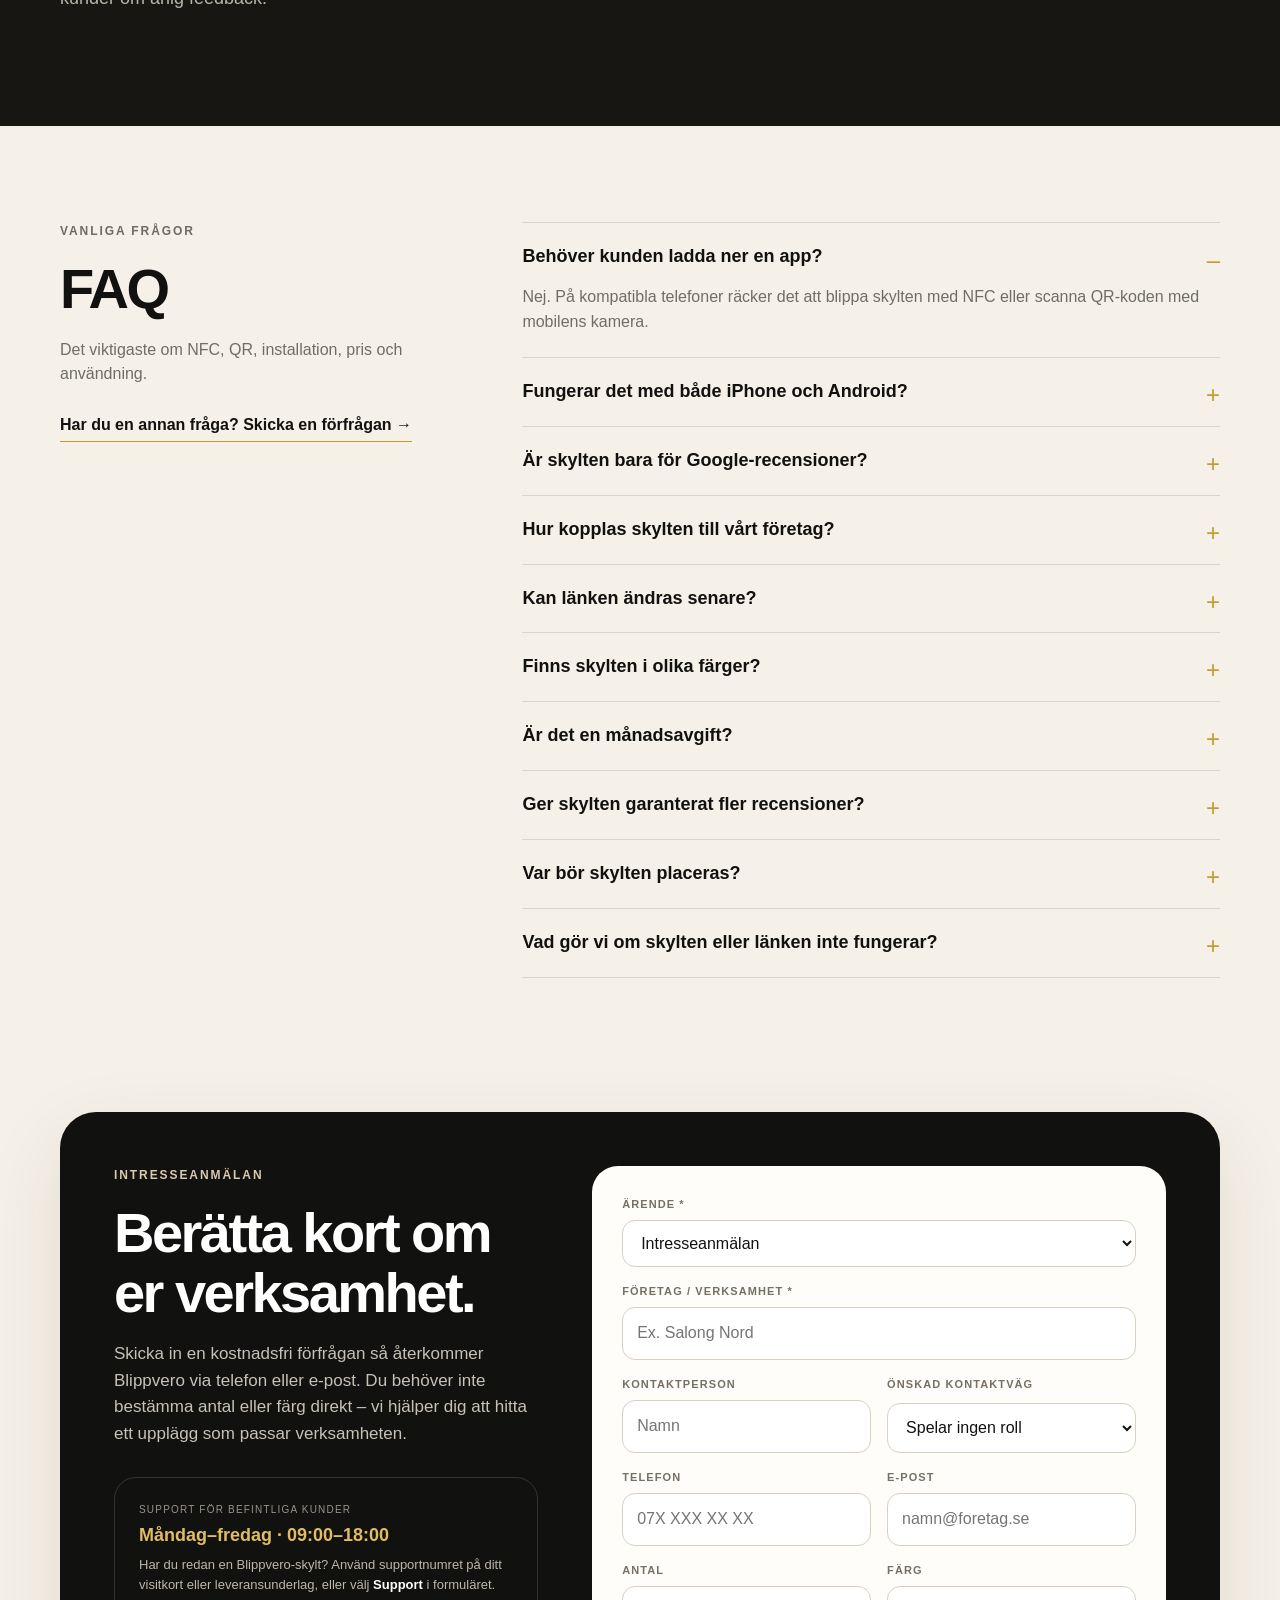
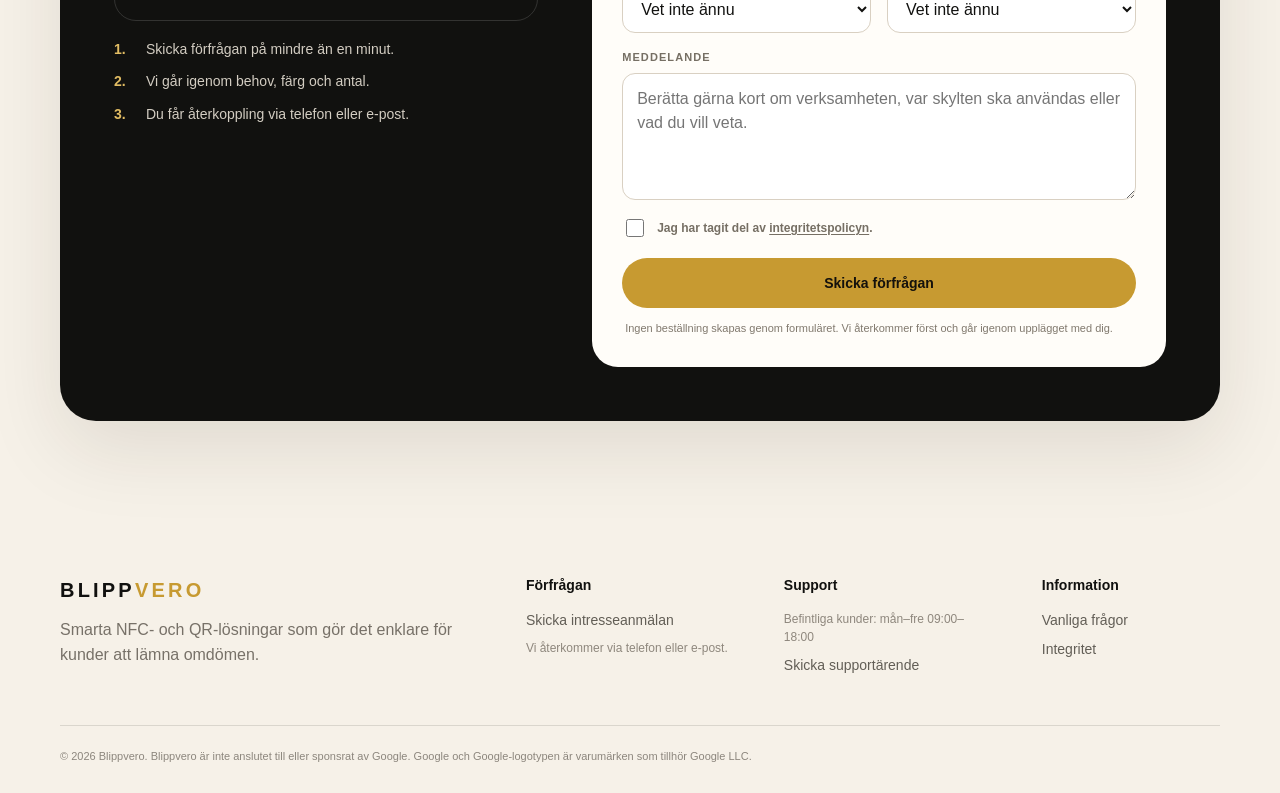
==== commit 35bc494c: "Add files via upload" ====
--- a/index.html
+++ b/index.html
@@ -10,7 +10,7 @@
   <meta property="og:description" content="Smarta NFC- och QR-skyltar som gör vägen till ett kundomdöme kortare.">
   <meta property="og:type" content="website">
   <meta property="og:url" content="https://blippvero.se/">
-  <link rel="icon" href="assets/favicon.svg" type="image/svg+xml">
+  <link rel="icon" href="favicon.svg" type="image/svg+xml">
   <link rel="stylesheet" href="styles.css">
 </head>
 <body>
@@ -58,7 +58,7 @@
         <div class="hero-visual" aria-label="Review-skylt i svart och vitt">
           <div class="visual-glow"></div>
           <div class="product-frame">
-            <img src="assets/product-both.webp" alt="NFC- och QR-skylt för recensioner i vitt och svart" width="1400" height="1050">
+            <img src="product-both.webp" alt="NFC- och QR-skylt för recensioner i vitt och svart" width="1400" height="1050">
           </div>
           <div class="color-pill"><span class="swatch white"></span><span class="swatch black"></span> Finns i vitt &amp; svart</div>
         </div>
@@ -92,12 +92,18 @@
     <section id="produkt" class="product-section section-pad">
       <div class="container product-grid">
         <div class="product-gallery">
-          <div class="product-main"><img src="assets/product-both.webp" alt="Blippvero Review i svart och vitt" loading="lazy"></div>
-          <div class="product-thumbs">
-            <figure><img src="assets/product-white.webp" alt="Vit review-skylt med NFC och QR" loading="lazy"><figcaption>Vit</figcaption></figure>
-            <figure><img src="assets/product-black.webp" alt="Svart review-skylt med NFC och QR" loading="lazy"><figcaption>Svart</figcaption></figure>
-          </div>
-          <p class="image-note">Bilderna visar produktmodellen som används i pilotleveransen i svart och vitt. Mindre detaljskillnader kan förekomma mellan leveranser.</p>
+          <div class="product-main"><img src="product-both.webp" alt="Blippvero Review NFC- och QR-skylt i svart och vitt" loading="lazy"></div>
+          <div class="color-options" aria-label="Tillgängliga färger">
+            <div class="color-option">
+              <span class="color-preview color-preview-white" aria-hidden="true"></span>
+              <div><b>Vit</b><small>Ljus och diskret</small></div>
+            </div>
+            <div class="color-option">
+              <span class="color-preview color-preview-black" aria-hidden="true"></span>
+              <div><b>Svart</b><small>Kontrastrik och stilren</small></div>
+            </div>
+          </div>
+          <p class="image-note">Produktbilden visar modellen som används i pilotleveransen. Skylten finns i både vitt och svart.</p>
         </div>
         <div class="product-copy">
           <div class="eyebrow light">Blippvero Review</div>
@@ -208,14 +214,18 @@
             <div><b>3.</b><span>Du får återkoppling via telefon eller e-post.</span></div>
           </div>
         </div>
-        <form id="interestForm" class="interest-form">
+        <form id="interestForm" class="interest-form" action="https://formsubmit.co/kontakt@blippvero.se" method="POST">
+          <input type="hidden" name="_subject" value="Ny Blippvero-förfrågan från hemsidan">
+          <input type="hidden" name="_template" value="table">
+          <input type="hidden" name="_next" value="https://venividivic1no.github.io/Blippvero/tack.html">
+          <input type="text" name="_honey" style="display:none" tabindex="-1" autocomplete="off">
           <div class="form-grid">
             <label class="full"><span>Ärende *</span><select name="arende" required><option value="Intresseanmälan">Intresseanmälan</option><option value="Demo / mer information">Demo / mer information</option><option value="Flera skyltar">Flera skyltar</option><option value="Support">Support – befintlig kund</option></select></label>
             <label class="full"><span>Företag / verksamhet *</span><input name="foretag" required autocomplete="organization" placeholder="Ex. Salong Nord"></label>
             <label><span>Kontaktperson</span><input name="kontaktperson" autocomplete="name" placeholder="Namn"></label>
             <label><span>Önskad kontaktväg</span><select name="kontaktvag"><option>Spelar ingen roll</option><option>Telefon</option><option>E-post</option></select></label>
             <label><span>Telefon</span><input name="telefon" type="tel" autocomplete="tel" placeholder="07X XXX XX XX"></label>
-            <label><span>E-post</span><input name="epost" type="email" autocomplete="email" placeholder="namn@foretag.se"></label>
+            <label><span>E-post</span><input name="email" type="email" autocomplete="email" placeholder="namn@foretag.se"></label>
             <label><span>Antal</span><select name="antal"><option>Vet inte ännu</option><option>1 skylt</option><option>2–4 skyltar</option><option>5+ skyltar</option></select></label>
             <label><span>Färg</span><select name="farg"><option>Vet inte ännu</option><option>Vit</option><option>Svart</option><option>Båda</option></select></label>
             <label class="full"><span>Meddelande</span><textarea name="meddelande" rows="4" placeholder="Berätta gärna kort om verksamheten, var skylten ska användas eller vad du vill veta."></textarea></label>
--- a/styles.css
+++ b/styles.css
@@ -8,7 +8,13 @@
 .hero{padding-top:72px}.hero-grid{display:grid;grid-template-columns:1.03fr .97fr;align-items:center;gap:72px}.eyebrow{display:flex;align-items:center;gap:9px;text-transform:uppercase;letter-spacing:.16em;font-weight:750;font-size:12px;color:#706b61;margin-bottom:18px}.eyebrow.light{color:#d8cab0}.gold-dot{display:inline-block;width:7px;height:7px;background:var(--gold);border-radius:50%}h1,h2,h3,p{margin-top:0}h1{font-size:clamp(48px,6vw,78px);line-height:1.02;letter-spacing:-.055em;margin-bottom:24px;max-width:720px}h2{font-size:clamp(34px,4.5vw,56px);line-height:1.08;letter-spacing:-.045em;margin-bottom:18px}h3{font-size:22px;line-height:1.2;letter-spacing:-.025em}.gold-text{color:var(--gold)}.hero-lead{font-size:20px;color:#504d47;max-width:680px;margin-bottom:32px}.hero-actions{display:flex;gap:12px;flex-wrap:wrap;margin-bottom:38px}.btn{display:inline-flex;align-items:center;justify-content:center;min-height:50px;padding:0 22px;border-radius:999px;font-weight:750;font-size:14px;transition:transform .2s ease,background .2s ease,border-color .2s ease;border:0;cursor:pointer}.btn:hover{transform:translateY(-2px)}.btn-dark{background:var(--ink);color:var(--white)}.btn-light{background:transparent;border:1px solid #cfc6b7}.btn-gold{background:var(--gold);color:#14110c}.feature-row{display:flex;gap:22px;flex-wrap:wrap}.feature-row>div{display:grid;grid-template-columns:auto auto;column-gap:10px;align-items:center;min-width:155px;max-width:205px}.feature-row .mini-icon{grid-row:1/3;font-size:22px;color:var(--gold)}.feature-row b{font-size:14px}.feature-row small{font-size:12px;color:var(--muted);line-height:1.35}.hero-visual{position:relative;min-height:500px;display:grid;place-items:center}.visual-glow{position:absolute;width:90%;height:70%;background:radial-gradient(circle,rgba(199,154,49,.18),transparent 66%);filter:blur(10px)}.product-frame{position:relative;background:var(--white);border:1px solid rgba(17,17,15,.08);border-radius:34px;padding:12px;box-shadow:var(--shadow);overflow:hidden}.product-frame img{border-radius:24px}.color-pill{position:absolute;bottom:4px;right:8px;background:#fff;border:1px solid var(--line);padding:10px 14px;border-radius:999px;font-size:12px;font-weight:700;box-shadow:0 12px 30px rgba(0,0,0,.08);display:flex;gap:7px;align-items:center}.swatch{width:13px;height:13px;border-radius:50%;border:1px solid #aaa}.swatch.white{background:#fff}.swatch.black{background:#101010;border-color:#101010}
 .trust-strip{border-block:1px solid rgba(17,17,15,.08);background:rgba(255,253,249,.45)}.trust-grid{display:grid;grid-template-columns:repeat(4,1fr);text-align:center}.trust-grid span{padding:22px 12px;font-size:13px;font-weight:700;border-right:1px solid var(--line)}.trust-grid span:last-child{border-right:0}.section-heading{max-width:760px;margin-bottom:46px}.section-heading.centered{text-align:center;margin-inline:auto}.section-heading.centered .eyebrow{justify-content:center}.section-heading p{font-size:18px;color:var(--muted)}
 .steps-grid{display:grid;grid-template-columns:repeat(3,1fr);gap:18px}.step-card{position:relative;background:var(--white);border:1px solid rgba(17,17,15,.08);border-radius:var(--radius);padding:34px;min-height:300px;box-shadow:0 12px 35px rgba(55,40,14,.04)}.step-no{position:absolute;top:24px;right:28px;color:#c8b89a;font-size:12px;font-weight:800;letter-spacing:.12em}.step-icon{width:56px;height:56px;border-radius:18px;background:var(--cream);display:grid;place-items:center;color:var(--gold);font-weight:900;font-size:24px;margin-bottom:42px}.step-card p{color:var(--muted);margin-bottom:0}
-.product-section{background:var(--ink);color:#fff}.product-grid{display:grid;grid-template-columns:.95fr 1.05fr;gap:64px;align-items:center}.product-gallery{display:grid;gap:14px}.product-main{background:#fbf7ef;border-radius:30px;padding:10px;box-shadow:0 28px 80px rgba(0,0,0,.24);overflow:hidden}.product-main img{border-radius:22px;width:100%;height:auto;object-fit:contain}.product-thumbs{display:grid;grid-template-columns:1fr 1fr;gap:12px}.product-thumbs figure{margin:0;background:#fbf7ef;border-radius:20px;padding:8px;overflow:hidden;position:relative}.product-thumbs img{border-radius:14px;aspect-ratio:4/3;object-fit:contain;background:#fbf7ef;padding:6px}.product-thumbs figcaption{position:absolute;left:18px;bottom:16px;background:rgba(17,17,15,.82);color:#fff;padding:6px 10px;border-radius:999px;font-size:11px;font-weight:700}.image-note{font-size:11px!important;color:#8f897e!important;margin:0 4px}.product-copy p{font-size:18px;color:#cdc8be;max-width:650px}.check-list{list-style:none;padding:0;margin:28px 0 34px;display:grid;gap:13px}.check-list li{display:flex;align-items:center;gap:12px}.check-list span{width:24px;height:24px;border:1px solid rgba(225,188,99,.5);border-radius:50%;display:grid;place-items:center;color:var(--gold-2);font-size:12px}.price-box{border-top:1px solid rgba(255,255,255,.14);padding-top:28px;display:flex;align-items:end;justify-content:space-between;gap:20px}.price-box>div{display:grid}.price-box small{color:#aaa498}.price-box strong{font-size:38px;line-height:1;color:var(--gold-2);margin:3px 0}.price-box span{font-size:13px;color:#aaa498}
+.product-section{background:var(--ink);color:#fff}.product-grid{display:grid;grid-template-columns:.95fr 1.05fr;gap:64px;align-items:center}.product-gallery{display:grid;gap:14px}.product-main{background:#fbf7ef;border-radius:30px;padding:10px;box-shadow:0 28px 80px rgba(0,0,0,.24);overflow:hidden}.product-main img{border-radius:22px;width:100%;height:auto;object-fit:contain}.color-options{display:grid;grid-template-columns:1fr 1fr;gap:12px}
+.color-option{display:flex;align-items:center;gap:14px;background:#fbf7ef;border:1px solid rgba(255,255,255,.08);border-radius:18px;padding:15px 16px;color:#171612}
+.color-option b{display:block;font-size:14px}
+.color-option small{display:block;color:#766f64;font-size:11px;margin-top:2px}
+.color-preview{width:42px;height:42px;border-radius:13px;display:block;flex:0 0 auto;box-shadow:inset 0 0 0 1px rgba(17,17,15,.15),0 6px 14px rgba(0,0,0,.08)}
+.color-preview-white{background:#fff}
+.color-preview-black{background:#111}.image-note{font-size:11px!important;color:#8f897e!important;margin:0 4px}.product-copy p{font-size:18px;color:#cdc8be;max-width:650px}.check-list{list-style:none;padding:0;margin:28px 0 34px;display:grid;gap:13px}.check-list li{display:flex;align-items:center;gap:12px}.check-list span{width:24px;height:24px;border:1px solid rgba(225,188,99,.5);border-radius:50%;display:grid;place-items:center;color:var(--gold-2);font-size:12px}.price-box{border-top:1px solid rgba(255,255,255,.14);padding-top:28px;display:flex;align-items:end;justify-content:space-between;gap:20px}.price-box>div{display:grid}.price-box small{color:#aaa498}.price-box strong{font-size:38px;line-height:1;color:var(--gold-2);margin:3px 0}.price-box span{font-size:13px;color:#aaa498}
 .value-section{background:var(--cream-2)}.value-grid{display:grid;grid-template-columns:repeat(4,1fr);gap:14px}.value-grid article{background:rgba(255,253,249,.74);border:1px solid var(--line);border-radius:22px;padding:26px;min-height:245px}.value-grid article>span{display:inline-block;color:var(--gold);font-size:12px;font-weight:800;letter-spacing:.12em;margin-bottom:42px}.value-grid h3{font-size:20px}.value-grid p{color:var(--muted);font-size:14px;margin-bottom:0}.case-grid{display:grid;grid-template-columns:repeat(3,1fr);gap:14px}.case-card{background:rgba(255,253,249,.65);border:1px solid var(--line);padding:22px;border-radius:20px;display:flex;align-items:center;gap:14px}.case-card span{width:40px;height:40px;border-radius:13px;background:var(--white);display:grid;place-items:center;color:var(--gold);font-size:20px}
 .why-section{background:#171612;color:#fff}.why-grid{display:grid;grid-template-columns:1fr 1fr;gap:80px;align-items:center}.why-grid p{font-size:18px;color:#b9b4a9;max-width:610px}.why-cards{display:grid;grid-template-columns:1fr 1fr;gap:14px}.why-cards div{border:1px solid rgba(255,255,255,.12);border-radius:20px;padding:24px;min-height:130px;display:flex;flex-direction:column;justify-content:space-between}.why-cards b{color:var(--gold-2);font-size:13px;letter-spacing:.12em}.why-cards span{font-size:17px;font-weight:700}
 .faq-grid{display:grid;grid-template-columns:.72fr 1.28fr;gap:70px;align-items:start}.faq-intro{position:sticky;top:120px}.faq-intro p{color:var(--muted)}.text-link{display:inline-block;margin-top:10px;font-weight:750;border-bottom:1px solid var(--gold);padding-bottom:3px}.faq-list{border-top:1px solid var(--line)}details{border-bottom:1px solid var(--line);padding:20px 0}summary{list-style:none;cursor:pointer;font-weight:750;font-size:18px;padding-right:28px;position:relative}summary::-webkit-details-marker{display:none}summary:after{content:"+";position:absolute;right:0;top:-2px;color:var(--gold);font-size:24px;font-weight:400}details[open] summary:after{content:"–"}details p{color:var(--muted);margin:14px 0 2px;max-width:760px}
@@ -16,4 +22,4 @@
 .site-footer{padding:58px 0 28px}.footer-grid{display:grid;grid-template-columns:1.4fr .7fr .7fr .6fr;gap:50px;padding-bottom:42px}.footer-grid>div:not(.footer-brand){display:grid;align-content:start;gap:8px;font-size:14px}.footer-grid b{margin-bottom:5px}.footer-grid a{color:#625e56}.footer-muted{color:#8e877d;font-size:12px}.footer-brand p{color:#777168;max-width:400px;margin-top:12px}.legal{border-top:1px solid var(--line);padding-top:22px;font-size:11px;color:#8c867d}
 @media(max-width:980px){.value-grid{grid-template-columns:1fr 1fr}.contact-shell{grid-template-columns:1fr}.product-grid{gap:44px}}
 @media(max-width:900px){.desktop-nav{display:none}.menu-btn{display:block}.hero-grid,.product-grid,.why-grid,.faq-grid{grid-template-columns:1fr}.hero-grid{gap:34px}.hero-visual{min-height:auto}.faq-intro{position:static}.steps-grid,.case-grid{grid-template-columns:1fr 1fr}.footer-grid{grid-template-columns:1fr 1fr}.footer-brand{grid-column:1/-1}}
-@media(max-width:620px){.container{width:min(100% - 28px,var(--max))}.section-pad{padding:70px 0}.nav-wrap{height:68px}.brand-word{font-size:17px}.brand-mark{width:32px;height:32px}.hero{padding-top:48px}.hero-lead{font-size:17px}.hero-actions{display:grid}.btn{width:100%}.feature-row{display:grid;grid-template-columns:1fr;gap:14px}.feature-row>div{min-width:0;max-width:none}.product-frame{padding:8px;border-radius:24px}.color-pill{position:relative;right:auto;bottom:auto;width:max-content;margin:14px auto 0}.trust-grid{grid-template-columns:1fr 1fr}.trust-grid span:nth-child(2){border-right:0}.trust-grid span:nth-child(-n+2){border-bottom:1px solid var(--line)}.steps-grid,.case-grid,.value-grid{grid-template-columns:1fr}.step-card{min-height:250px}.why-cards{grid-template-columns:1fr}.price-box{align-items:stretch;flex-direction:column}.contact-shell{padding:32px 22px;border-radius:28px}.interest-form{padding:22px 18px}.form-grid{grid-template-columns:1fr}.form-grid label.full{grid-column:auto}.footer-grid{grid-template-columns:1fr}.footer-brand{grid-column:auto}h1{font-size:46px}.product-thumbs img{aspect-ratio:1/1;object-fit:cover}}
+@media(max-width:620px){.container{width:min(100% - 28px,var(--max))}.section-pad{padding:70px 0}.nav-wrap{height:68px}.brand-word{font-size:17px}.brand-mark{width:32px;height:32px}.hero{padding-top:48px}.hero-lead{font-size:17px}.hero-actions{display:grid}.btn{width:100%}.feature-row{display:grid;grid-template-columns:1fr;gap:14px}.feature-row>div{min-width:0;max-width:none}.product-frame{padding:8px;border-radius:24px}.color-pill{position:relative;right:auto;bottom:auto;width:max-content;margin:14px auto 0}.trust-grid{grid-template-columns:1fr 1fr}.trust-grid span:nth-child(2){border-right:0}.trust-grid span:nth-child(-n+2){border-bottom:1px solid var(--line)}.steps-grid,.case-grid,.value-grid{grid-template-columns:1fr}.step-card{min-height:250px}.why-cards{grid-template-columns:1fr}.price-box{align-items:stretch;flex-direction:column}.contact-shell{padding:32px 22px;border-radius:28px}.interest-form{padding:22px 18px}.form-grid{grid-template-columns:1fr}.form-grid label.full{grid-column:auto}.footer-grid{grid-template-columns:1fr}.footer-brand{grid-column:auto}h1{font-size:46px}.color-options{grid-template-columns:1fr}}
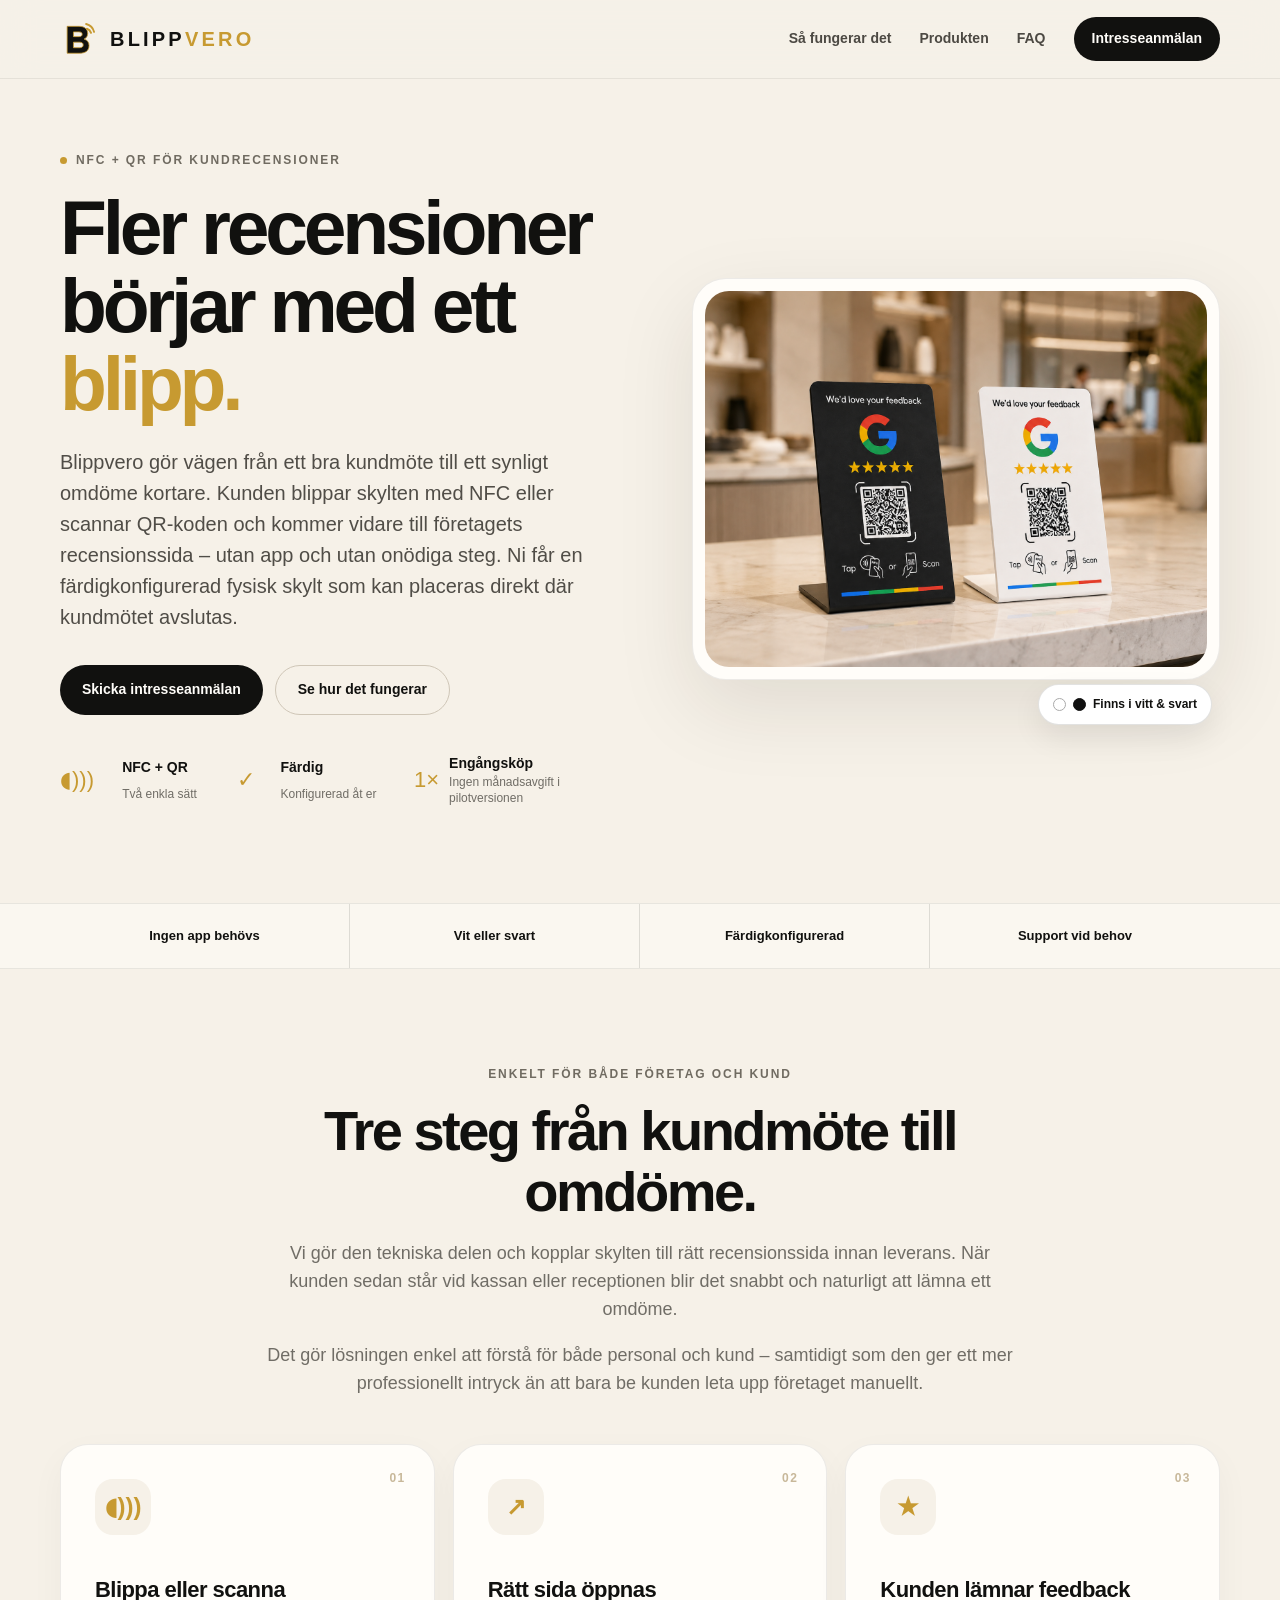
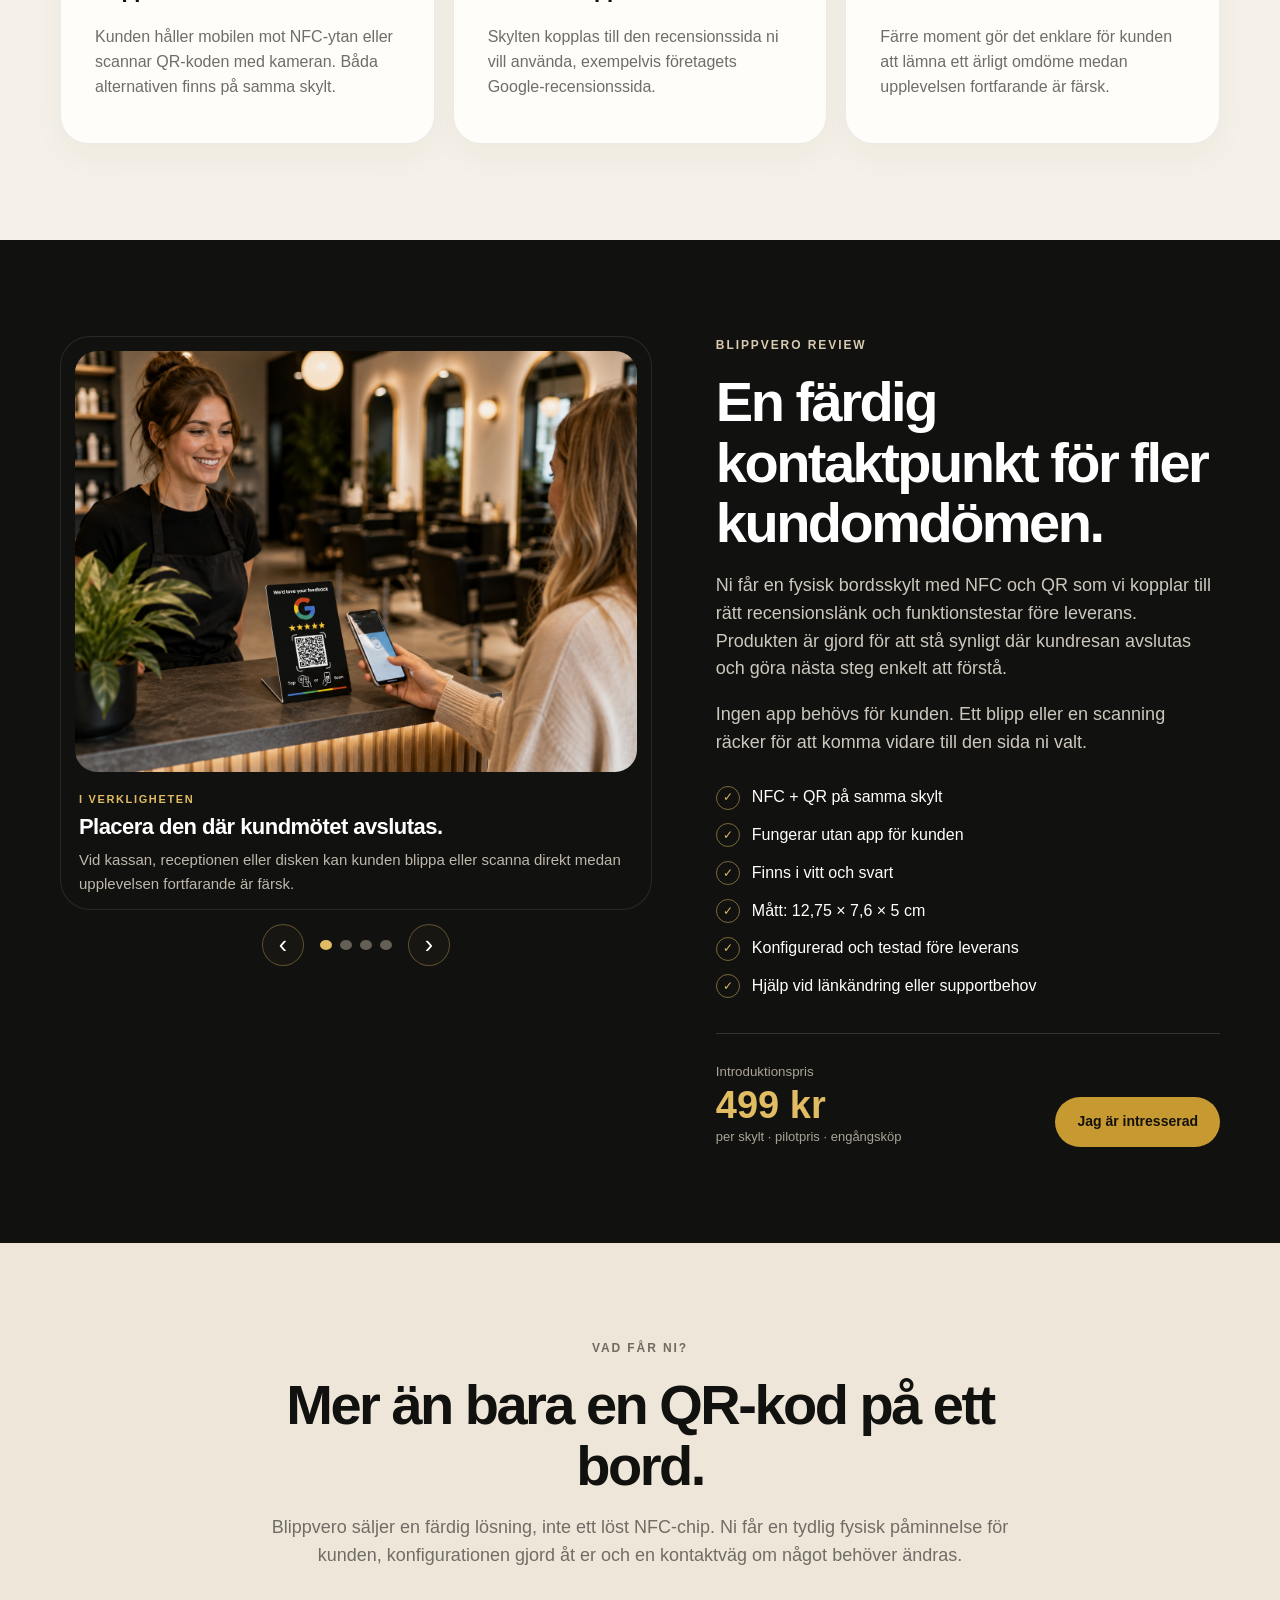
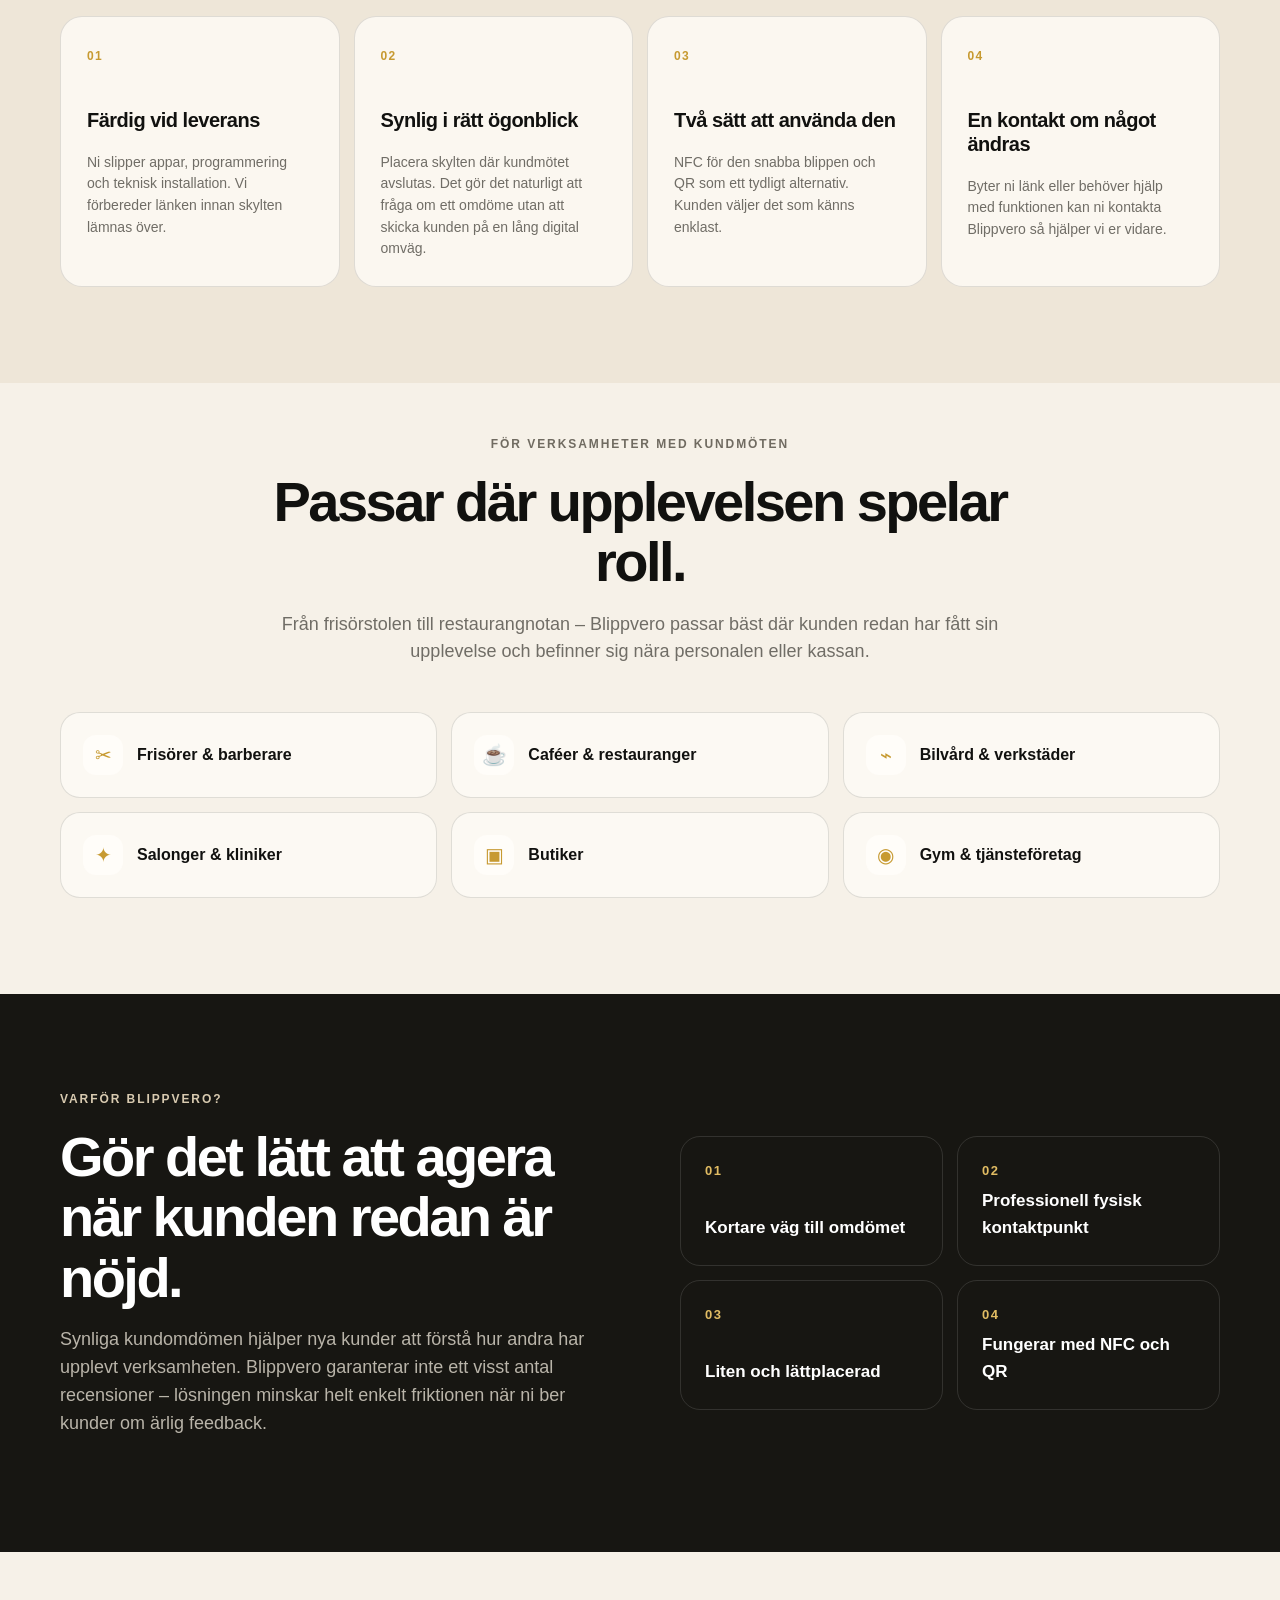
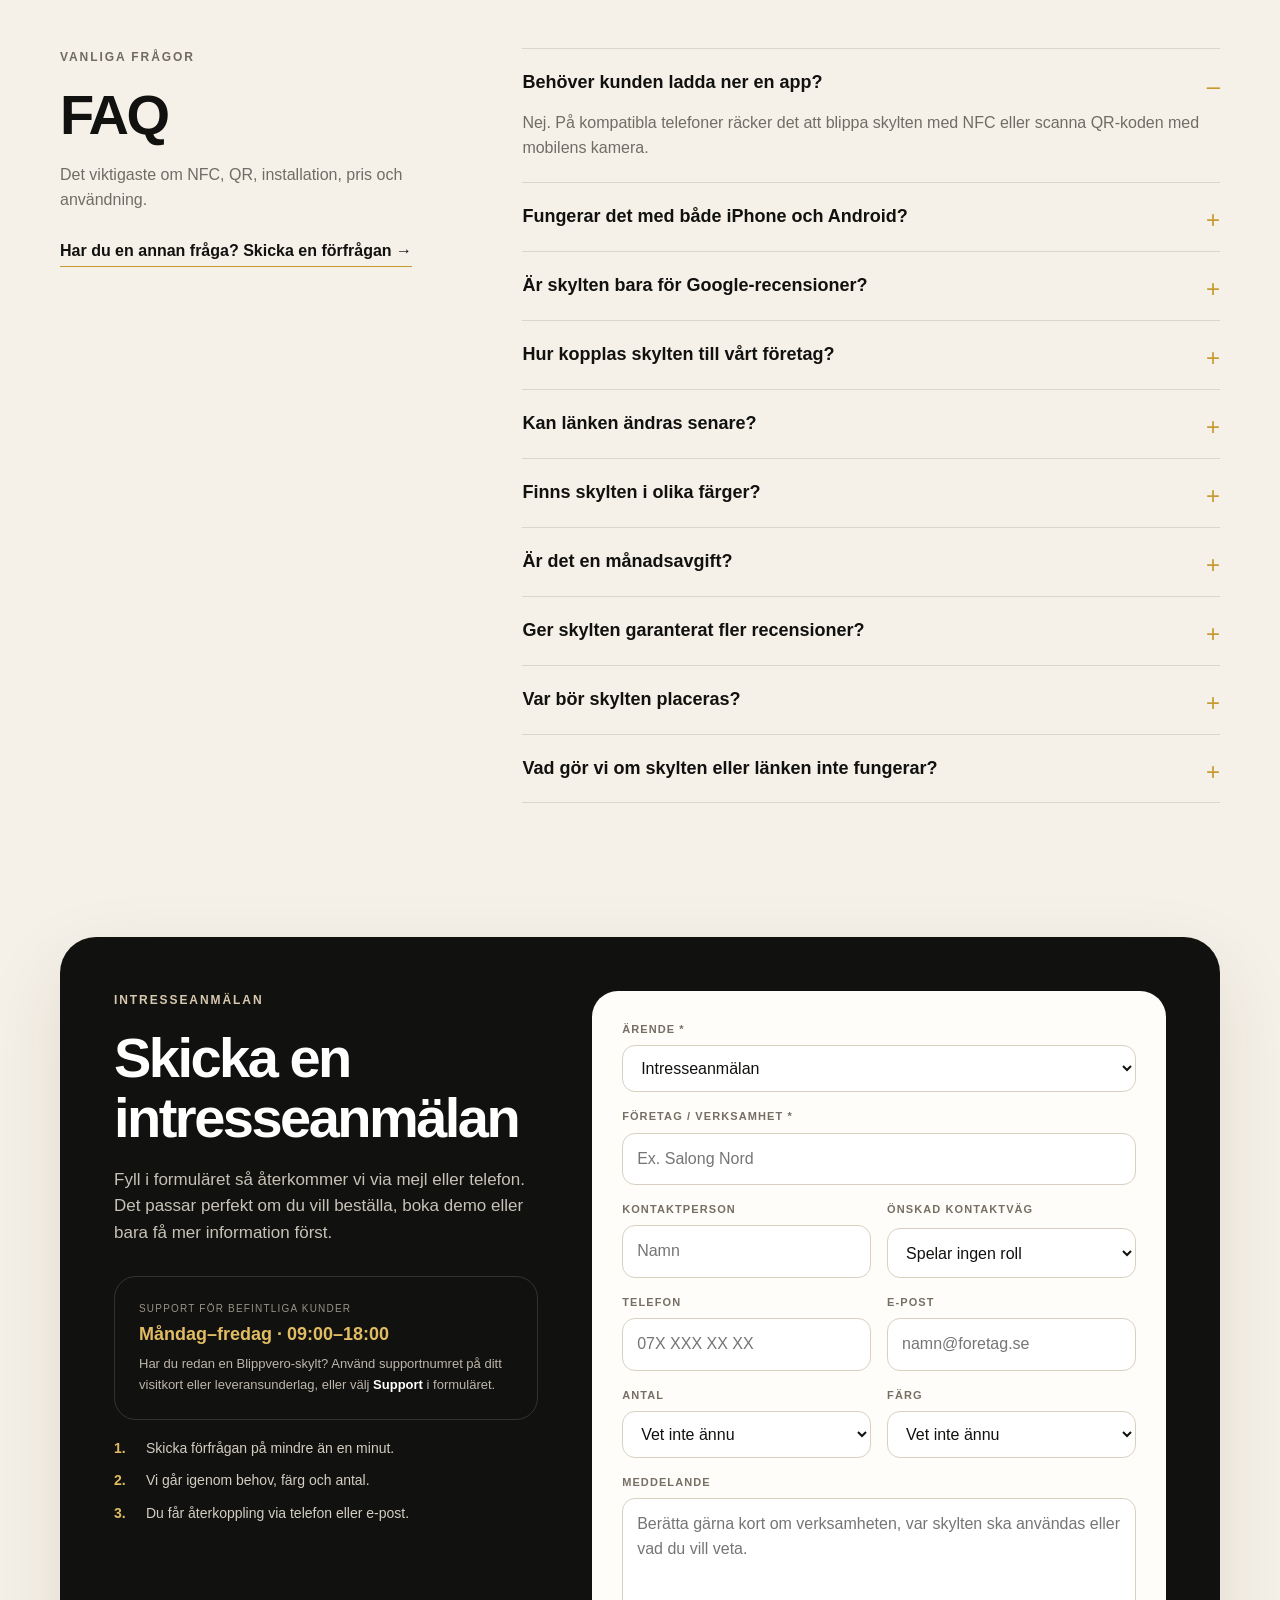
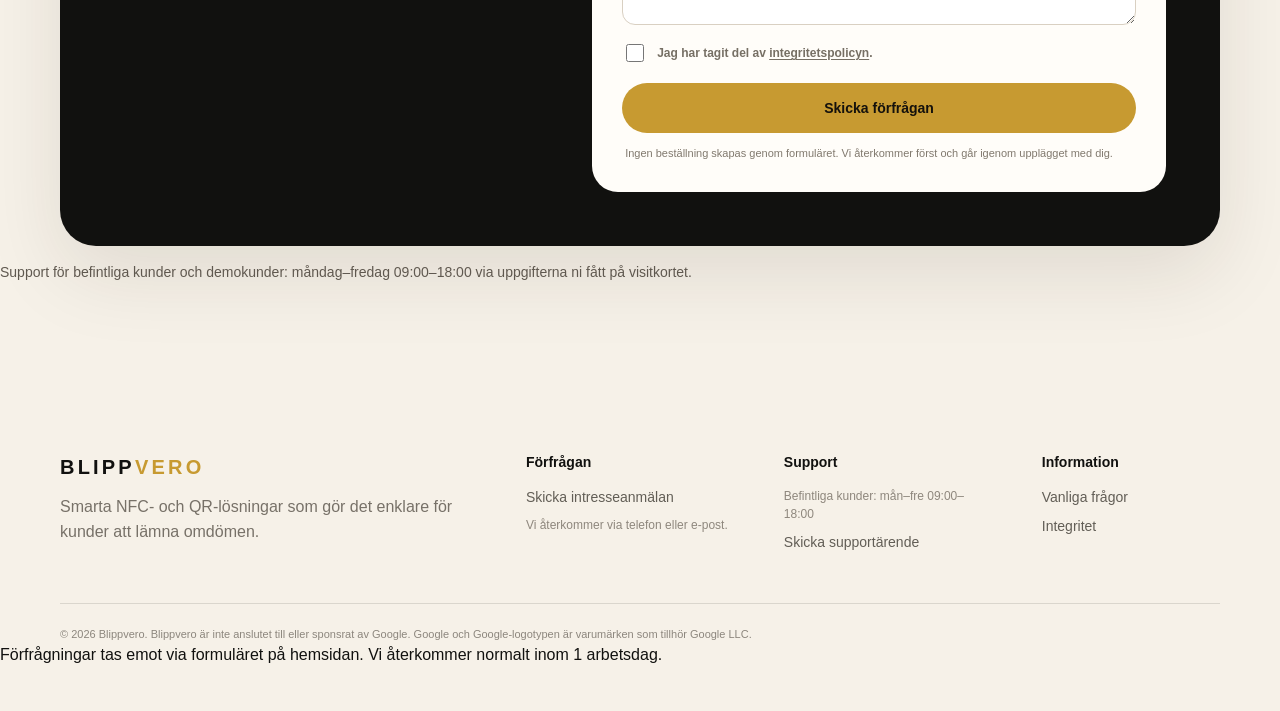
==== commit 077b11d4: "Add files via upload" ====
--- a/index.html
+++ b/index.html
@@ -1,257 +1,316 @@
-<!doctype html>
+<!DOCTYPE html>
+
 <html lang="sv">
 <head>
-  <meta charset="utf-8">
-  <meta name="viewport" content="width=device-width, initial-scale=1">
-  <title>Blippvero – Fler recensioner börjar med ett blipp</title>
-  <meta name="description" content="Blippvero gör det enklare för kunder att lämna recensioner med NFC och QR. Färdigkonfigurerade skyltar i vitt eller svart.">
-  <meta name="theme-color" content="#f6f1e8">
-  <meta property="og:title" content="Blippvero – Fler recensioner börjar med ett blipp">
-  <meta property="og:description" content="Smarta NFC- och QR-skyltar som gör vägen till ett kundomdöme kortare.">
-  <meta property="og:type" content="website">
-  <meta property="og:url" content="https://blippvero.se/">
-  <link rel="icon" href="favicon.svg" type="image/svg+xml">
-  <link rel="stylesheet" href="styles.css">
+<meta charset="utf-8"/>
+<meta content="width=device-width, initial-scale=1" name="viewport"/>
+<title>Blippvero – Fler recensioner börjar med ett blipp</title>
+<meta content="Blippvero gör det enklare för kunder att lämna recensioner med NFC och QR. Färdigkonfigurerade skyltar i vitt eller svart." name="description"/>
+<meta content="#f6f1e8" name="theme-color"/>
+<meta content="Blippvero – Fler recensioner börjar med ett blipp" property="og:title"/>
+<meta content="Smarta NFC- och QR-skyltar som gör vägen till ett kundomdöme kortare." property="og:description"/>
+<meta content="website" property="og:type"/>
+<meta content="https://blippvero.se/" property="og:url"/>
+<link href="favicon.svg" rel="icon" type="image/svg+xml"/>
+<link href="styles.css" rel="stylesheet"/>
 </head>
 <body>
-  <header class="site-header">
-    <div class="container nav-wrap">
-      <a class="brand" href="#top" aria-label="Blippvero startsida">
-        <span class="brand-mark" aria-hidden="true">
-          <svg viewBox="0 0 48 48" role="img"><path d="M9 8h15c7 0 11 3.5 11 9 0 3.3-1.7 5.8-4.6 7.1 4 1.1 6.3 4 6.3 8.1C36.7 39 32 42 24.2 42H9V8Zm8 7v6h7c2.6 0 4-1 4-3s-1.4-3-4-3h-7Zm0 13v7h7.6c3 0 4.7-1.1 4.7-3.5S27.6 28 24.6 28H17Z"/><path class="wave" d="M33 5c5 1.2 8.8 5 10 10M34 11c2.5.8 4.4 2.7 5.2 5.2" fill="none" stroke-width="2.5" stroke-linecap="round"/></svg>
-        </span>
-        <span class="brand-word">BLIPP<span>VERO</span></span>
-      </a>
-      <nav class="desktop-nav" aria-label="Huvudmeny">
-        <a href="#sa-fungerar-det">Så fungerar det</a>
-        <a href="#produkt">Produkten</a>
-        <a href="#faq">FAQ</a>
-        <a class="nav-cta" href="#kontakt">Intresseanmälan</a>
-      </nav>
-      <button class="menu-btn" type="button" aria-label="Öppna meny" aria-expanded="false">☰</button>
-    </div>
-    <nav class="mobile-nav" aria-label="Mobilmeny">
-      <a href="#sa-fungerar-det">Så fungerar det</a>
-      <a href="#produkt">Produkten</a>
-      <a href="#faq">FAQ</a>
-      <a href="#kontakt">Intresseanmälan</a>
-    </nav>
-  </header>
-
-  <main id="top">
-    <section class="hero section-pad">
-      <div class="container hero-grid">
-        <div class="hero-copy">
-          <div class="eyebrow"><span class="gold-dot"></span> NFC + QR för kundrecensioner</div>
-          <h1>Fler recensioner börjar med ett <span class="gold-text">blipp.</span></h1>
-          <p class="hero-lead">Blippvero gör vägen från ett bra kundmöte till ett synligt omdöme kortare. Kunden blippar skylten med NFC eller scannar QR-koden och kommer vidare till företagets recensionssida – utan app och utan onödiga steg. Ni får en färdigkonfigurerad fysisk skylt som kan placeras direkt där kundmötet avslutas.</p>
-          <div class="hero-actions">
-            <a class="btn btn-dark" href="#kontakt">Skicka intresseanmälan</a>
-            <a class="btn btn-light" href="#sa-fungerar-det">Se hur det fungerar</a>
-          </div>
-          <div class="feature-row" aria-label="Produktfördelar">
-            <div><span class="mini-icon">◖)))</span><b>NFC + QR</b><small>Två enkla sätt</small></div>
-            <div><span class="mini-icon">✓</span><b>Färdig</b><small>Konfigurerad åt er</small></div>
-            <div><span class="mini-icon">1×</span><b>Engångsköp</b><small>Ingen månadsavgift i pilotversionen</small></div>
-          </div>
-        </div>
-        <div class="hero-visual" aria-label="Review-skylt i svart och vitt">
-          <div class="visual-glow"></div>
-          <div class="product-frame">
-            <img src="product-both.webp" alt="NFC- och QR-skylt för recensioner i vitt och svart" width="1400" height="1050">
-          </div>
-          <div class="color-pill"><span class="swatch white"></span><span class="swatch black"></span> Finns i vitt &amp; svart</div>
-        </div>
-      </div>
-    </section>
-
-    <section class="trust-strip">
-      <div class="container trust-grid">
-        <span>Ingen app behövs</span>
-        <span>Vit eller svart</span>
-        <span>Färdigkonfigurerad</span>
-        <span>Support vid behov</span>
-      </div>
-    </section>
-
-    <section id="sa-fungerar-det" class="section-pad">
-      <div class="container">
-        <div class="section-heading centered">
-          <div class="eyebrow">Enkelt för både företag och kund</div>
-          <h2>Tre steg från kundmöte till omdöme.</h2>
-          <p>Blippvero tar hand om konfigurationen innan leverans. När skylten står på plats behöver personalen bara visa kunden var den finns – resten sker i mobilen.</p>
-        </div>
-        <div class="steps-grid">
-          <article class="step-card"><span class="step-no">01</span><div class="step-icon">◖)))</div><h3>Blippa eller scanna</h3><p>Kunden håller mobilen mot NFC-ytan eller scannar QR-koden med kameran. Båda alternativen finns på samma skylt.</p></article>
-          <article class="step-card"><span class="step-no">02</span><div class="step-icon">↗</div><h3>Rätt sida öppnas</h3><p>Skylten kopplas till den recensionssida ni vill använda, exempelvis företagets Google-recensionssida.</p></article>
-          <article class="step-card"><span class="step-no">03</span><div class="step-icon">★</div><h3>Kunden lämnar feedback</h3><p>Färre moment gör det enklare för kunden att lämna ett ärligt omdöme medan upplevelsen fortfarande är färsk.</p></article>
-        </div>
-      </div>
-    </section>
-
-    <section id="produkt" class="product-section section-pad">
-      <div class="container product-grid">
-        <div class="product-gallery">
-          <div class="product-main"><img src="product-both.webp" alt="Blippvero Review NFC- och QR-skylt i svart och vitt" loading="lazy"></div>
-          <div class="color-options" aria-label="Tillgängliga färger">
-            <div class="color-option">
-              <span class="color-preview color-preview-white" aria-hidden="true"></span>
-              <div><b>Vit</b><small>Ljus och diskret</small></div>
-            </div>
-            <div class="color-option">
-              <span class="color-preview color-preview-black" aria-hidden="true"></span>
-              <div><b>Svart</b><small>Kontrastrik och stilren</small></div>
-            </div>
-          </div>
-          <p class="image-note">Produktbilden visar modellen som används i pilotleveransen. Skylten finns i både vitt och svart.</p>
-        </div>
-        <div class="product-copy">
-          <div class="eyebrow light">Blippvero Review</div>
-          <h2>En färdig kontaktpunkt för fler kundomdömen.</h2>
-          <p>Du får en fysisk bordsskylt med både NFC och QR. Vi kopplar den till rätt recensionslänk, funktionstestar den och levererar den redo att placeras vid exempelvis kassan, receptionen eller servicedisken. Målet är enkelt: gör det så lätt som möjligt för kunden att lämna sin feedback medan upplevelsen fortfarande är färsk.</p>
-          <ul class="check-list">
-            <li><span>✓</span> NFC + QR på samma skylt</li>
-            <li><span>✓</span> Fungerar utan app för kunden</li>
-            <li><span>✓</span> Finns i vitt och svart</li>
-            <li><span>✓</span> Konfigurerad och testad före leverans</li>
-            <li><span>✓</span> Hjälp vid länkändring eller supportbehov</li>
-          </ul>
-          <div class="price-box">
-            <div><small>Introduktionspris</small><strong>499 kr</strong><span>per skylt · pilotpris</span></div>
-            <a class="btn btn-gold" href="#kontakt">Jag är intresserad</a>
-          </div>
-        </div>
-      </div>
-    </section>
-
-    <section class="value-section section-pad">
-      <div class="container">
-        <div class="section-heading centered">
-          <div class="eyebrow">Vad får ni?</div>
-          <h2>Mer än bara en QR-kod på ett bord.</h2>
-          <p>Blippvero säljer en färdig lösning, inte ett löst NFC-chip. Ni får en tydlig fysisk påminnelse för kunden, konfigurationen gjord åt er och en kontaktväg om något behöver ändras.</p>
-        </div>
-        <div class="value-grid">
-          <article><span>01</span><h3>Färdig vid leverans</h3><p>Ni slipper appar, programmering och teknisk installation. Vi förbereder länken innan skylten lämnas över.</p></article>
-          <article><span>02</span><h3>Synlig i rätt ögonblick</h3><p>Placera skylten där kundmötet avslutas. Det gör det naturligt att fråga om ett omdöme utan att skicka kunden på en lång digital omväg.</p></article>
-          <article><span>03</span><h3>Två sätt att använda den</h3><p>NFC för den snabba blippen och QR som ett tydligt alternativ. Kunden väljer det som känns enklast.</p></article>
-          <article><span>04</span><h3>En kontakt om något ändras</h3><p>Byter ni länk eller behöver hjälp med funktionen kan ni kontakta Blippvero så hjälper vi er vidare.</p></article>
-        </div>
-      </div>
-    </section>
-
-    <section class="use-cases section-pad compact-top">
-      <div class="container">
-        <div class="section-heading centered">
-          <div class="eyebrow">För verksamheter med kundmöten</div>
-          <h2>Passar där upplevelsen spelar roll.</h2>
-          <p>Från frisörstolen till restaurangnotan – Blippvero passar bäst där kunden redan har fått sin upplevelse och befinner sig nära personalen eller kassan.</p>
-        </div>
-        <div class="case-grid">
-          <div class="case-card"><span>✂</span><b>Frisörer &amp; barberare</b></div>
-          <div class="case-card"><span>☕</span><b>Caféer &amp; restauranger</b></div>
-          <div class="case-card"><span>⌁</span><b>Bilvård &amp; verkstäder</b></div>
-          <div class="case-card"><span>✦</span><b>Salonger &amp; kliniker</b></div>
-          <div class="case-card"><span>▣</span><b>Butiker</b></div>
-          <div class="case-card"><span>◉</span><b>Gym &amp; tjänsteföretag</b></div>
-        </div>
-      </div>
-    </section>
-
-    <section class="why-section section-pad">
-      <div class="container why-grid">
-        <div>
-          <div class="eyebrow light">Varför Blippvero?</div>
-          <h2>Gör det lätt att agera när kunden redan är nöjd.</h2>
-          <p>Synliga kundomdömen hjälper nya kunder att förstå hur andra har upplevt verksamheten. Blippvero garanterar inte ett visst antal recensioner – lösningen minskar helt enkelt friktionen när ni ber kunder om ärlig feedback.</p>
-        </div>
-        <div class="why-cards">
-          <div><b>01</b><span>Kortare väg till omdömet</span></div>
-          <div><b>02</b><span>Professionell fysisk kontaktpunkt</span></div>
-          <div><b>03</b><span>Liten och lättplacerad</span></div>
-          <div><b>04</b><span>Fungerar med NFC och QR</span></div>
-        </div>
-      </div>
-    </section>
-
-    <section id="faq" class="faq-section section-pad">
-      <div class="container faq-grid">
-        <div class="faq-intro">
-          <div class="eyebrow">Vanliga frågor</div>
-          <h2>FAQ</h2>
-          <p>Det viktigaste om NFC, QR, installation, pris och användning.</p>
-          <a class="text-link" href="#kontakt">Har du en annan fråga? Skicka en förfrågan →</a>
-        </div>
-        <div class="faq-list">
-          <details open><summary>Behöver kunden ladda ner en app?</summary><p>Nej. På kompatibla telefoner räcker det att blippa skylten med NFC eller scanna QR-koden med mobilens kamera.</p></details>
-          <details><summary>Fungerar det med både iPhone och Android?</summary><p>Ja, moderna iPhone- och Android-telefoner har normalt stöd för NFC-läsning och QR-skanning. QR-koden fungerar som ett enkelt alternativ om NFC inte används.</p></details>
-          <details><summary>Är skylten bara för Google-recensioner?</summary><p>Blippvero Review är främst framtagen för recensionssidor, exempelvis Google. Tekniken kan även länka till andra webbadresser och framtida Blippvero-lösningar kan användas för exempelvis menyer, sociala medier och kontaktuppgifter.</p></details>
-          <details><summary>Hur kopplas skylten till vårt företag?</summary><p>Vi konfigurerar skylten med den webblänk ni vill använda och funktionstestar den före leverans. Ni behöver alltså inte programmera NFC-delen själva.</p></details>
-          <details><summary>Kan länken ändras senare?</summary><p>Ja. NFC-länken kan programmeras om och QR-destinationen kan hanteras separat vid behov. Kontakta oss så hjälper vi er.</p></details>
-          <details><summary>Finns skylten i olika färger?</summary><p>Ja. Pilotprodukten finns i vitt och svart.</p></details>
-          <details><summary>Är det en månadsavgift?</summary><p>Nej. Blippvero Review säljs som ett engångsköp i pilotversionen. Introduktionspriset är 499 kr per skylt.</p></details>
-          <details><summary>Ger skylten garanterat fler recensioner?</summary><p>Nej. Antalet recensioner beror på verksamheten och kunderna. Blippvero gör processen enklare genom att ge kunden en tydlig och snabb väg till recensionssidan.</p></details>
-          <details><summary>Var bör skylten placeras?</summary><p>Placera den där kunden naturligt befinner sig efter tjänsten eller köpet, till exempel vid kassan, receptionen, frisörspegeln eller servicedisken.</p></details>
-          <details><summary>Vad gör vi om skylten eller länken inte fungerar?</summary><p>Skicka ett supportärende via formuläret nedan. Befintliga kunder som har fått Blippveros supportnummer kan även ringa under supporttid, måndag–fredag 09:00–18:00.</p></details>
-        </div>
-      </div>
-    </section>
-
-    <section id="kontakt" class="contact-section section-pad">
-      <div class="container contact-shell">
-        <div class="contact-copy">
-          <div class="eyebrow light">Intresseanmälan</div>
-          <h2>Berätta kort om er verksamhet.</h2>
-          <p>Skicka in en kostnadsfri förfrågan så återkommer Blippvero via telefon eller e-post. Du behöver inte bestämma antal eller färg direkt – vi hjälper dig att hitta ett upplägg som passar verksamheten.</p>
-          <div class="hours-card support-only">
-            <small>Support för befintliga kunder</small>
-            <strong>Måndag–fredag · 09:00–18:00</strong>
-            <span>Har du redan en Blippvero-skylt? Använd supportnumret på ditt visitkort eller leveransunderlag, eller välj <b>Support</b> i formuläret.</span>
-          </div>
-          <div class="contact-points">
-            <div><b>1.</b><span>Skicka förfrågan på mindre än en minut.</span></div>
-            <div><b>2.</b><span>Vi går igenom behov, färg och antal.</span></div>
-            <div><b>3.</b><span>Du får återkoppling via telefon eller e-post.</span></div>
-          </div>
-        </div>
-        <form id="interestForm" class="interest-form" action="https://formsubmit.co/kontakt@blippvero.se" method="POST">
-          <input type="hidden" name="_subject" value="Ny Blippvero-förfrågan från hemsidan">
-          <input type="hidden" name="_template" value="table">
-          <input type="hidden" name="_next" value="https://venividivic1no.github.io/Blippvero/tack.html">
-          <input type="text" name="_honey" style="display:none" tabindex="-1" autocomplete="off">
-          <div class="form-grid">
-            <label class="full"><span>Ärende *</span><select name="arende" required><option value="Intresseanmälan">Intresseanmälan</option><option value="Demo / mer information">Demo / mer information</option><option value="Flera skyltar">Flera skyltar</option><option value="Support">Support – befintlig kund</option></select></label>
-            <label class="full"><span>Företag / verksamhet *</span><input name="foretag" required autocomplete="organization" placeholder="Ex. Salong Nord"></label>
-            <label><span>Kontaktperson</span><input name="kontaktperson" autocomplete="name" placeholder="Namn"></label>
-            <label><span>Önskad kontaktväg</span><select name="kontaktvag"><option>Spelar ingen roll</option><option>Telefon</option><option>E-post</option></select></label>
-            <label><span>Telefon</span><input name="telefon" type="tel" autocomplete="tel" placeholder="07X XXX XX XX"></label>
-            <label><span>E-post</span><input name="email" type="email" autocomplete="email" placeholder="namn@foretag.se"></label>
-            <label><span>Antal</span><select name="antal"><option>Vet inte ännu</option><option>1 skylt</option><option>2–4 skyltar</option><option>5+ skyltar</option></select></label>
-            <label><span>Färg</span><select name="farg"><option>Vet inte ännu</option><option>Vit</option><option>Svart</option><option>Båda</option></select></label>
-            <label class="full"><span>Meddelande</span><textarea name="meddelande" rows="4" placeholder="Berätta gärna kort om verksamheten, var skylten ska användas eller vad du vill veta."></textarea></label>
-            <label class="full privacy-check"><input name="integritet" type="checkbox" required><span>Jag har tagit del av <a href="integritet.html">integritetspolicyn</a>.</span></label>
-          </div>
-          <div id="formError" class="form-error" role="alert" aria-live="polite"></div>
-          <div id="formSuccess" class="form-success" role="status" aria-live="polite"></div>
-          <button class="btn btn-gold form-submit" type="submit">Skicka förfrågan</button>
-          <p class="form-note">Ingen beställning skapas genom formuläret. Vi återkommer först och går igenom upplägget med dig.</p>
-        </form>
-      </div>
-    </section>
-  </main>
-
-  <footer class="site-footer">
-    <div class="container footer-grid">
-      <div class="footer-brand">
-        <span class="brand-word">BLIPP<span>VERO</span></span>
-        <p>Smarta NFC- och QR-lösningar som gör det enklare för kunder att lämna omdömen.</p>
-      </div>
-      <div><b>Förfrågan</b><a href="#kontakt">Skicka intresseanmälan</a><span class="footer-muted">Vi återkommer via telefon eller e-post.</span></div>
-      <div><b>Support</b><span class="footer-muted">Befintliga kunder: mån–fre 09:00–18:00</span><a href="#kontakt">Skicka supportärende</a></div>
-      <div><b>Information</b><a href="#faq">Vanliga frågor</a><a href="integritet.html">Integritet</a></div>
-    </div>
-    <div class="container legal">© <span id="year"></span> Blippvero. Blippvero är inte anslutet till eller sponsrat av Google. Google och Google-logotypen är varumärken som tillhör Google LLC.</div>
-  </footer>
-  <script src="script.js"></script>
+<header class="site-header">
+<div class="container nav-wrap">
+<a aria-label="Blippvero startsida" class="brand" href="#top">
+<span aria-hidden="true" class="brand-mark">
+<svg role="img" viewbox="0 0 48 48"><path d="M9 8h15c7 0 11 3.5 11 9 0 3.3-1.7 5.8-4.6 7.1 4 1.1 6.3 4 6.3 8.1C36.7 39 32 42 24.2 42H9V8Zm8 7v6h7c2.6 0 4-1 4-3s-1.4-3-4-3h-7Zm0 13v7h7.6c3 0 4.7-1.1 4.7-3.5S27.6 28 24.6 28H17Z"></path><path class="wave" d="M33 5c5 1.2 8.8 5 10 10M34 11c2.5.8 4.4 2.7 5.2 5.2" fill="none" stroke-linecap="round" stroke-width="2.5"></path></svg>
+</span>
+<span class="brand-word">BLIPP<span>VERO</span></span>
+</a>
+<nav aria-label="Huvudmeny" class="desktop-nav">
+<a href="#sa-fungerar-det">Så fungerar det</a>
+<a href="#produkt">Produkten</a>
+<a href="#faq">FAQ</a>
+<a class="nav-cta" href="#kontakt">Intresseanmälan</a>
+</nav>
+<button aria-expanded="false" aria-label="Öppna meny" class="menu-btn" type="button">☰</button>
+</div>
+<nav aria-label="Mobilmeny" class="mobile-nav">
+<a href="#sa-fungerar-det">Så fungerar det</a>
+<a href="#produkt">Produkten</a>
+<a href="#faq">FAQ</a>
+<a href="#kontakt">Intresseanmälan</a>
+</nav>
+</header>
+<main id="top">
+<section class="hero section-pad">
+<div class="container hero-grid">
+<div class="hero-copy">
+<div class="eyebrow"><span class="gold-dot"></span> NFC + QR för kundrecensioner</div>
+<h1>Fler recensioner börjar med ett <span class="gold-text">blipp.</span></h1>
+<p class="hero-lead">Blippvero gör vägen från ett bra kundmöte till ett synligt omdöme kortare. Kunden blippar skylten med NFC eller scannar QR-koden och kommer vidare till företagets recensionssida – utan app och utan onödiga steg. Ni får en färdigkonfigurerad fysisk skylt som kan placeras direkt där kundmötet avslutas.</p>
+<div class="hero-actions">
+<a class="btn btn-dark" href="#kontakt">Skicka intresseanmälan</a>
+<a class="btn btn-light" href="#sa-fungerar-det">Se hur det fungerar</a>
+</div>
+<div aria-label="Produktfördelar" class="feature-row">
+<div><span class="mini-icon">◖)))</span><b>NFC + QR</b><small>Två enkla sätt</small></div>
+<div><span class="mini-icon">✓</span><b>Färdig</b><small>Konfigurerad åt er</small></div>
+<div><span class="mini-icon">1×</span><b>Engångsköp</b><small>Ingen månadsavgift i pilotversionen</small></div>
+</div>
+</div>
+<div aria-label="Review-skylt i svart och vitt" class="hero-visual">
+<div class="visual-glow"></div>
+<div class="product-frame">
+<img alt="Blippvero Review i svart och vitt på en disk" src="hero-products.png"/>
+</div>
+<div class="color-pill"><span class="swatch white"></span><span class="swatch black"></span> Finns i vitt &amp; svart</div>
+</div>
+</div>
+</section>
+<section class="trust-strip">
+<div class="container trust-grid">
+<span>Ingen app behövs</span>
+<span>Vit eller svart</span>
+<span>Färdigkonfigurerad</span>
+<span>Support vid behov</span>
+</div>
+</section>
+<section class="section-pad" id="sa-fungerar-det">
+<div class="container">
+<div class="section-heading centered">
+<div class="eyebrow">Enkelt för både företag och kund</div>
+<h2>Tre steg från kundmöte till omdöme.</h2>
+<p>Vi gör den tekniska delen och kopplar skylten till rätt recensionssida innan leverans. När kunden sedan står vid kassan eller receptionen blir det snabbt och naturligt att lämna ett omdöme.</p><p>Det gör lösningen enkel att förstå för både personal och kund – samtidigt som den ger ett mer professionellt intryck än att bara be kunden leta upp företaget manuellt.</p>
+</div>
+<div class="steps-grid">
+<article class="step-card"><span class="step-no">01</span><div class="step-icon">◖)))</div><h3>Blippa eller scanna</h3><p>Kunden håller mobilen mot NFC-ytan eller scannar QR-koden med kameran. Båda alternativen finns på samma skylt.</p></article>
+<article class="step-card"><span class="step-no">02</span><div class="step-icon">↗</div><h3>Rätt sida öppnas</h3><p>Skylten kopplas till den recensionssida ni vill använda, exempelvis företagets Google-recensionssida.</p></article>
+<article class="step-card"><span class="step-no">03</span><div class="step-icon">★</div><h3>Kunden lämnar feedback</h3><p>Färre moment gör det enklare för kunden att lämna ett ärligt omdöme medan upplevelsen fortfarande är färsk.</p></article>
+</div>
+</div>
+</section>
+<section class="product-section section-pad" id="produkt">
+<div class="container product-grid product-grid-v6">
+<div class="product-gallery-v6">
+<div aria-label="Bildspel för Blippvero Review" class="slider product-slider">
+<div class="slides">
+
+<div class="slide active">
+<div class="slide-image-wrap lifestyle-slide">
+<img alt="Kund använder en svart Blippvero Review-skylt på en frisörsalong" loading="eager" src="slide-salon.png"/>
+</div>
+<div class="slide-copy">
+<span class="slide-kicker">I verkligheten</span>
+<h3>Placera den där kundmötet avslutas.</h3>
+<p>Vid kassan, receptionen eller disken kan kunden blippa eller scanna direkt medan upplevelsen fortfarande är färsk.</p>
+</div>
+</div>
+
+<div class="slide">
+<div class="slide-image-wrap pair-slide-wrap">
+<img alt="Svart och vit Blippvero Review-skylt bredvid varandra" loading="lazy" src="slide-products.png"/>
+<div aria-label="Färger på skyltarna" class="pair-labels exact-pair-labels">
+<div class="pair-label pair-label-black">
+<span class="dot-swatch black"></span>
+<div><b>Svart</b><small>Kontrastrik &amp; stilren</small></div>
+</div>
+<div class="pair-label pair-label-white">
+<span class="dot-swatch white"></span>
+<div><b>Vit</b><small>Ljus &amp; diskret</small></div>
+</div>
+</div>
+</div>
+<div class="slide-copy">
+<span class="slide-kicker">Två färger</span>
+<h3>Samma funktion – välj uttrycket som passar lokalen.</h3>
+<p>Den svarta modellen syns tydligt i ljusa miljöer medan den vita smälter in fint på ljusa diskar och receptioner.</p>
+</div>
+</div>
+
+<div class="slide dimensions-slide single-dimension-slide">
+<figure class="dimension-card dimension-card-full">
+<img alt="Vit Blippvero Review-skylt med måtten 12,75 cm hög, 7,6 cm bred och 5 cm djup" loading="lazy" src="dimensions-white.png"/>
+<figcaption>
+<b>Vit modell</b>
+<span>12,75 cm hög · 7,6 cm bred · 5 cm djup</span>
+</figcaption>
+</figure>
+<div class="slide-copy">
+<span class="slide-kicker">Mått – vit</span>
+<h3>Kompakt nog för disken.</h3>
+<p>Tar liten plats men är tillräckligt stor för att QR-koden och NFC-funktionen ska vara enkla att upptäcka.</p>
+</div>
+</div>
+
+<div class="slide dimensions-slide single-dimension-slide">
+<figure class="dimension-card dimension-card-full dark-dimension-card">
+<img alt="Svart Blippvero Review-skylt med måtten 12,75 cm hög, 7,6 cm bred och 5 cm djup" loading="lazy" src="dimensions-black.png"/>
+<figcaption>
+<b>Svart modell</b>
+<span>12,75 cm hög · 7,6 cm bred · 5 cm djup</span>
+</figcaption>
+</figure>
+<div class="slide-copy">
+<span class="slide-kicker">Mått – svart</span>
+<h3>Samma format i svart.</h3>
+<p>Den svarta modellen har exakt samma mått och funktion som den vita – endast färgen skiljer.</p>
+</div>
+</div>
+
+</div>
+
+<div class="slider-controls">
+<button aria-label="Föregående bild" class="slider-btn prev" type="button">‹</button>
+<div aria-label="Välj bild" class="slider-dots">
+<button aria-label="Bild 1" class="dot active" type="button"></button>
+<button aria-label="Bild 2" class="dot" type="button"></button>
+<button aria-label="Bild 3" class="dot" type="button"></button>
+<button aria-label="Bild 4" class="dot" type="button"></button>
+</div>
+<button aria-label="Nästa bild" class="slider-btn next" type="button">›</button>
+</div>
+</div>
+</div>
+<div class="product-copy">
+<div class="eyebrow light">Blippvero Review</div>
+<h2>En färdig kontaktpunkt för fler kundomdömen.</h2>
+<p>Ni får en fysisk bordsskylt med NFC och QR som vi kopplar till rätt recensionslänk och funktionstestar före leverans. Produkten är gjord för att stå synligt där kundresan avslutas och göra nästa steg enkelt att förstå.</p>
+<p>Ingen app behövs för kunden. Ett blipp eller en scanning räcker för att komma vidare till den sida ni valt.</p>
+<ul class="check-list">
+<li><span>✓</span> NFC + QR på samma skylt</li>
+<li><span>✓</span> Fungerar utan app för kunden</li>
+<li><span>✓</span> Finns i vitt och svart</li>
+<li><span>✓</span> Mått: 12,75 × 7,6 × 5 cm</li>
+<li><span>✓</span> Konfigurerad och testad före leverans</li>
+<li><span>✓</span> Hjälp vid länkändring eller supportbehov</li>
+</ul>
+<div class="price-box">
+<div><small>Introduktionspris</small><strong>499 kr</strong><span>per skylt · pilotpris · engångsköp</span></div>
+<a class="btn btn-gold" href="#kontakt">Jag är intresserad</a>
+</div>
+</div>
+</div>
+</section>
+<section class="value-section section-pad">
+<div class="container">
+<div class="section-heading centered">
+<div class="eyebrow">Vad får ni?</div>
+<h2>Mer än bara en QR-kod på ett bord.</h2>
+<p>Blippvero säljer en färdig lösning, inte ett löst NFC-chip. Ni får en tydlig fysisk påminnelse för kunden, konfigurationen gjord åt er och en kontaktväg om något behöver ändras.</p>
+</div>
+<div class="value-grid">
+<article><span>01</span><h3>Färdig vid leverans</h3><p>Ni slipper appar, programmering och teknisk installation. Vi förbereder länken innan skylten lämnas över.</p></article>
+<article><span>02</span><h3>Synlig i rätt ögonblick</h3><p>Placera skylten där kundmötet avslutas. Det gör det naturligt att fråga om ett omdöme utan att skicka kunden på en lång digital omväg.</p></article>
+<article><span>03</span><h3>Två sätt att använda den</h3><p>NFC för den snabba blippen och QR som ett tydligt alternativ. Kunden väljer det som känns enklast.</p></article>
+<article><span>04</span><h3>En kontakt om något ändras</h3><p>Byter ni länk eller behöver hjälp med funktionen kan ni kontakta Blippvero så hjälper vi er vidare.</p></article>
+</div>
+</div>
+</section>
+<section class="use-cases section-pad compact-top">
+<div class="container">
+<div class="section-heading centered">
+<div class="eyebrow">För verksamheter med kundmöten</div>
+<h2>Passar där upplevelsen spelar roll.</h2>
+<p>Från frisörstolen till restaurangnotan – Blippvero passar bäst där kunden redan har fått sin upplevelse och befinner sig nära personalen eller kassan.</p>
+</div>
+<div class="case-grid">
+<div class="case-card"><span>✂</span><b>Frisörer &amp; barberare</b></div>
+<div class="case-card"><span>☕</span><b>Caféer &amp; restauranger</b></div>
+<div class="case-card"><span>⌁</span><b>Bilvård &amp; verkstäder</b></div>
+<div class="case-card"><span>✦</span><b>Salonger &amp; kliniker</b></div>
+<div class="case-card"><span>▣</span><b>Butiker</b></div>
+<div class="case-card"><span>◉</span><b>Gym &amp; tjänsteföretag</b></div>
+</div>
+</div>
+</section>
+<section class="why-section section-pad">
+<div class="container why-grid">
+<div>
+<div class="eyebrow light">Varför Blippvero?</div>
+<h2>Gör det lätt att agera när kunden redan är nöjd.</h2>
+<p>Synliga kundomdömen hjälper nya kunder att förstå hur andra har upplevt verksamheten. Blippvero garanterar inte ett visst antal recensioner – lösningen minskar helt enkelt friktionen när ni ber kunder om ärlig feedback.</p>
+</div>
+<div class="why-cards">
+<div><b>01</b><span>Kortare väg till omdömet</span></div>
+<div><b>02</b><span>Professionell fysisk kontaktpunkt</span></div>
+<div><b>03</b><span>Liten och lättplacerad</span></div>
+<div><b>04</b><span>Fungerar med NFC och QR</span></div>
+</div>
+</div>
+</section>
+<section class="faq-section section-pad" id="faq">
+<div class="container faq-grid">
+<div class="faq-intro">
+<div class="eyebrow">Vanliga frågor</div>
+<h2>FAQ</h2>
+<p>Det viktigaste om NFC, QR, installation, pris och användning.</p>
+<a class="text-link" href="#kontakt">Har du en annan fråga? Skicka en förfrågan →</a>
+</div>
+<div class="faq-list">
+<details open=""><summary>Behöver kunden ladda ner en app?</summary><p>Nej. På kompatibla telefoner räcker det att blippa skylten med NFC eller scanna QR-koden med mobilens kamera.</p></details>
+<details><summary>Fungerar det med både iPhone och Android?</summary><p>Ja, moderna iPhone- och Android-telefoner har normalt stöd för NFC-läsning och QR-skanning. QR-koden fungerar som ett enkelt alternativ om NFC inte används.</p></details>
+<details><summary>Är skylten bara för Google-recensioner?</summary><p>Blippvero Review är främst framtagen för recensionssidor, exempelvis Google. Tekniken kan även länka till andra webbadresser och framtida Blippvero-lösningar kan användas för exempelvis menyer, sociala medier och kontaktuppgifter.</p></details>
+<details><summary>Hur kopplas skylten till vårt företag?</summary><p>Vi konfigurerar skylten med den webblänk ni vill använda och funktionstestar den före leverans. Ni behöver alltså inte programmera NFC-delen själva.</p></details>
+<details><summary>Kan länken ändras senare?</summary><p>Ja. NFC-länken kan programmeras om och QR-destinationen kan hanteras separat vid behov. Kontakta oss så hjälper vi er.</p></details>
+<details><summary>Finns skylten i olika färger?</summary><p>Ja. Pilotprodukten finns i vitt och svart.</p></details>
+<details><summary>Är det en månadsavgift?</summary><p>Nej. Blippvero Review säljs som ett engångsköp i pilotversionen. Introduktionspriset är 499 kr per skylt.</p></details>
+<details><summary>Ger skylten garanterat fler recensioner?</summary><p>Nej. Antalet recensioner beror på verksamheten och kunderna. Blippvero gör processen enklare genom att ge kunden en tydlig och snabb väg till recensionssidan.</p></details>
+<details><summary>Var bör skylten placeras?</summary><p>Placera den där kunden naturligt befinner sig efter tjänsten eller köpet, till exempel vid kassan, receptionen, frisörspegeln eller servicedisken.</p></details>
+<details><summary>Vad gör vi om skylten eller länken inte fungerar?</summary><p>Skicka ett supportärende via formuläret nedan. Befintliga kunder som har fått Blippveros supportnummer kan även ringa under supporttid, måndag–fredag 09:00–18:00.</p></details>
+</div>
+</div>
+</section>
+<section class="contact-section section-pad" id="kontakt">
+<div class="container contact-shell">
+<div class="contact-copy">
+<div class="eyebrow light">Intresseanmälan</div>
+<h2>Skicka en intresseanmälan</h2>
+<p>Fyll i formuläret så återkommer vi via mejl eller telefon. Det passar perfekt om du vill beställa, boka demo eller bara få mer information först.</p>
+<div class="hours-card support-only">
+<small>Support för befintliga kunder</small>
+<strong>Måndag–fredag · 09:00–18:00</strong>
+<span>Har du redan en Blippvero-skylt? Använd supportnumret på ditt visitkort eller leveransunderlag, eller välj <b>Support</b> i formuläret.</span>
+</div>
+<div class="contact-points">
+<div><b>1.</b><span>Skicka förfrågan på mindre än en minut.</span></div>
+<div><b>2.</b><span>Vi går igenom behov, färg och antal.</span></div>
+<div><b>3.</b><span>Du får återkoppling via telefon eller e-post.</span></div>
+</div>
+</div>
+<form action="https://formsubmit.co/kontakt@blippvero.se" class="interest-form" id="interestForm" method="POST"><input name="_url" type="hidden" value="https://venividivic1no.github.io/Blippvero/#kontakt"/><input name="_autoresponse" type="hidden" value="Tack för din förfrågan till Blippvero. Vi har tagit emot dina uppgifter och återkommer normalt inom 1 arbetsdag."/>
+<input name="_subject" type="hidden" value="Ny Blippvero-förfrågan från hemsidan"/>
+<input name="_template" type="hidden" value="table"/>
+<input name="_next" type="hidden" value="https://venividivic1no.github.io/Blippvero/tack.html"/>
+<input autocomplete="off" name="_honey" style="display:none" tabindex="-1" type="text"/>
+<div class="form-grid">
+<label class="full"><span>Ärende *</span><select name="arende" required=""><option value="Intresseanmälan">Intresseanmälan</option><option value="Demo / mer information">Demo / mer information</option><option value="Flera skyltar">Flera skyltar</option><option value="Support">Support – befintlig kund</option></select></label>
+<label class="full"><span>Företag / verksamhet *</span><input autocomplete="organization" name="foretag" placeholder="Ex. Salong Nord" required=""/></label>
+<label><span>Kontaktperson</span><input autocomplete="name" name="kontaktperson" placeholder="Namn"/></label>
+<label><span>Önskad kontaktväg</span><select name="kontaktvag"><option>Spelar ingen roll</option><option>Telefon</option><option>E-post</option></select></label>
+<label><span>Telefon</span><input autocomplete="tel" name="telefon" placeholder="07X XXX XX XX" type="tel"/></label>
+<label><span>E-post</span><input autocomplete="email" name="email" placeholder="namn@foretag.se" type="email"/></label>
+<label><span>Antal</span><select name="antal"><option>Vet inte ännu</option><option>1 skylt</option><option>2–4 skyltar</option><option>5+ skyltar</option></select></label>
+<label><span>Färg</span><select name="farg"><option>Vet inte ännu</option><option>Vit</option><option>Svart</option><option>Båda</option></select></label>
+<label class="full"><span>Meddelande</span><textarea name="meddelande" placeholder="Berätta gärna kort om verksamheten, var skylten ska användas eller vad du vill veta." rows="4"></textarea></label>
+<label class="full privacy-check"><input name="integritet" required="" type="checkbox"/><span>Jag har tagit del av <a href="integritet.html">integritetspolicyn</a>.</span></label>
+</div>
+<div aria-live="polite" class="form-error" id="formError" role="alert"></div>
+<div aria-live="polite" class="form-success" id="formSuccess" role="status"></div>
+<button class="btn btn-gold form-submit" type="submit">Skicka förfrågan</button>
+<p class="form-note">Ingen beställning skapas genom formuläret. Vi återkommer först och går igenom upplägget med dig.</p>
+</form>
+</div>
+<p class="support-note">Support för befintliga kunder och demokunder: måndag–fredag 09:00–18:00 via uppgifterna ni fått på visitkortet.</p></section>
+</main>
+<footer class="site-footer">
+<div class="container footer-grid">
+<div class="footer-brand">
+<span class="brand-word">BLIPP<span>VERO</span></span>
+<p>Smarta NFC- och QR-lösningar som gör det enklare för kunder att lämna omdömen.</p>
+</div>
+<div><b>Förfrågan</b><a href="#kontakt">Skicka intresseanmälan</a><span class="footer-muted">Vi återkommer via telefon eller e-post.</span></div>
+<div><b>Support</b><span class="footer-muted">Befintliga kunder: mån–fre 09:00–18:00</span><a href="#kontakt">Skicka supportärende</a></div>
+<div><b>Information</b><a href="#faq">Vanliga frågor</a><a href="integritet.html">Integritet</a></div>
+</div>
+<div class="container legal">© <span id="year"></span> Blippvero. Blippvero är inte anslutet till eller sponsrat av Google. Google och Google-logotypen är varumärken som tillhör Google LLC.</div>
+<p>Förfrågningar tas emot via formuläret på hemsidan. Vi återkommer normalt inom 1 arbetsdag.</p></footer>
+<script src="script.js"></script>
 </body>
 </html>
--- a/styles.css
+++ b/styles.css
@@ -23,3 +23,133 @@
 @media(max-width:980px){.value-grid{grid-template-columns:1fr 1fr}.contact-shell{grid-template-columns:1fr}.product-grid{gap:44px}}
 @media(max-width:900px){.desktop-nav{display:none}.menu-btn{display:block}.hero-grid,.product-grid,.why-grid,.faq-grid{grid-template-columns:1fr}.hero-grid{gap:34px}.hero-visual{min-height:auto}.faq-intro{position:static}.steps-grid,.case-grid{grid-template-columns:1fr 1fr}.footer-grid{grid-template-columns:1fr 1fr}.footer-brand{grid-column:1/-1}}
 @media(max-width:620px){.container{width:min(100% - 28px,var(--max))}.section-pad{padding:70px 0}.nav-wrap{height:68px}.brand-word{font-size:17px}.brand-mark{width:32px;height:32px}.hero{padding-top:48px}.hero-lead{font-size:17px}.hero-actions{display:grid}.btn{width:100%}.feature-row{display:grid;grid-template-columns:1fr;gap:14px}.feature-row>div{min-width:0;max-width:none}.product-frame{padding:8px;border-radius:24px}.color-pill{position:relative;right:auto;bottom:auto;width:max-content;margin:14px auto 0}.trust-grid{grid-template-columns:1fr 1fr}.trust-grid span:nth-child(2){border-right:0}.trust-grid span:nth-child(-n+2){border-bottom:1px solid var(--line)}.steps-grid,.case-grid,.value-grid{grid-template-columns:1fr}.step-card{min-height:250px}.why-cards{grid-template-columns:1fr}.price-box{align-items:stretch;flex-direction:column}.contact-shell{padding:32px 22px;border-radius:28px}.interest-form{padding:22px 18px}.form-grid{grid-template-columns:1fr}.form-grid label.full{grid-column:auto}.footer-grid{grid-template-columns:1fr}.footer-brand{grid-column:auto}h1{font-size:46px}.color-options{grid-template-columns:1fr}}
+
+
+/* V5 slider and product improvements */
+.section-intro{max-width:820px;color:#5f584f;margin:0 auto 26px auto}
+.slider{margin:24px 0 22px}
+.slides{position:relative;overflow:hidden;border-radius:28px;background:#0f0f0f;padding:18px}
+.slide{display:none;align-items:center;justify-content:center;gap:18px;min-height:420px}
+.slide.active{display:flex}
+.slide > img{width:100%;max-width:980px;height:auto;display:block;border-radius:24px;background:#f5f0e7}
+.slide-copy{max-width:720px;margin:18px auto 0 auto;text-align:left;color:#f4ede1}
+.slide-copy h3{margin:0 0 8px 0;color:#f5c66d}
+.slide-copy p{margin:0;color:#efe8dc}
+.slider-controls{display:flex;align-items:center;justify-content:center;gap:16px;margin-top:16px}
+.slider-btn{width:44px;height:44px;border-radius:999px;border:1px solid rgba(201,162,39,.35);background:#171612;color:#f6efe3;font-size:28px;line-height:1;cursor:pointer}
+.slider-btn:hover{background:#23211d}
+.slider-dots{display:flex;gap:10px;align-items:center}
+.dot{width:12px;height:12px;border-radius:999px;border:none;background:#8d8475;cursor:pointer}
+.dot.active{background:#c9a227}
+.color-showcase{display:grid;grid-template-columns:1fr 1fr;gap:24px;width:100%;align-items:start}
+.color-card{background:#f6f1e9;border-radius:24px;padding:18px;display:flex;flex-direction:column;align-items:center;justify-content:flex-start;height:100%}
+.color-card img{width:100%;max-width:320px;height:auto;object-fit:contain;display:block}
+.label-wrap{padding-top:12px;text-align:center;color:#171612}
+.label-wrap h4{margin:0 0 8px 0;font-size:20px}
+.label-wrap p{margin:0;color:#5f584f}
+.support-note{margin-top:16px;color:#5f584f;font-size:14px}
+.price-card{display:flex;justify-content:space-between;align-items:center;gap:20px;background:#fbf7ef;border:1px solid #eee4d0;border-radius:24px;padding:24px;margin-top:24px}
+.price-card h3{margin:4px 0 6px 0}
+.image-note{color:#9f9688;font-size:13px;margin-top:12px}
+@media (max-width: 860px){
+  .slide{min-height:auto;display:none;flex-direction:column}
+  .slide.active{display:flex}
+  .slides{padding:12px}
+  .slide > img{border-radius:18px}
+  .slide-copy{text-align:left}
+  .color-showcase{grid-template-columns:1fr;gap:16px}
+  .price-card{flex-direction:column;align-items:flex-start}
+}
+
+
+/* V6 - corrected product presentation */
+.product-frame img{width:100%;height:auto;display:block;object-fit:contain}
+.product-grid-v6{grid-template-columns:minmax(0,1.08fr) minmax(360px,.92fr);align-items:start}
+.product-gallery-v6{min-width:0}
+.product-slider{margin:0}
+.product-slider .slides{background:#11110f;border:1px solid rgba(255,255,255,.10);padding:14px;border-radius:30px;overflow:hidden}
+.product-slider .slide{display:none;min-height:0;flex-direction:column;gap:0;align-items:stretch}
+.product-slider .slide.active{display:flex}
+.slide-image-wrap{background:#f6f1e8;border-radius:22px;overflow:hidden;display:flex;flex-direction:column}
+.slide-image-wrap>img{width:100%;height:auto;max-height:560px;display:block;object-fit:contain;background:#f6f1e8}
+.lifestyle-slide>img{aspect-ratio:4/3;object-fit:cover}
+.slide-copy{margin:14px 4px 0;max-width:none;color:#e6ded0;text-align:left}
+.slide-copy h3{color:#fff;margin:3px 0 8px;font-size:22px}
+.slide-copy p{color:#beb7aa;margin:0;font-size:15px;line-height:1.55}
+.slide-kicker{text-transform:uppercase;letter-spacing:.15em;color:var(--gold-2);font-weight:800;font-size:11px}
+.pair-slide-wrap>img{aspect-ratio:4/3;object-fit:cover}
+.pair-labels{display:grid;grid-template-columns:1fr 1fr;background:#f6f1e8;border-top:1px solid #e4dbcc}
+.pair-label{display:flex;align-items:center;justify-content:center;gap:10px;padding:14px 12px;color:#171612}
+.pair-label:first-child{border-right:1px solid #ddd2c1}
+.pair-label b{display:block;font-size:14px}.pair-label small{display:block;color:#7b7368;font-size:11px;margin-top:2px}
+.dot-swatch{width:28px;height:28px;border-radius:9px;border:1px solid #d2c9bc;display:inline-block;flex:0 0 auto}.dot-swatch.black{background:#111}.dot-swatch.white{background:#fff}
+.dimension-grid{display:grid;grid-template-columns:1fr 1fr;gap:14px}
+.dimension-card{margin:0;background:#f6f1e8;border-radius:22px;overflow:hidden;display:flex;flex-direction:column}
+.dimension-card img{width:100%;aspect-ratio:1/1;object-fit:contain;background:#f6f1e8;display:block}
+.dimension-card figcaption{padding:12px 14px 14px;color:#171612;border-top:1px solid #e4dbcc;display:flex;flex-direction:column;gap:3px}
+.dimension-card figcaption b{font-size:15px}.dimension-card figcaption span{font-size:11px;color:#746d63}
+.slider-controls{display:flex;justify-content:center;align-items:center;gap:16px;margin-top:14px}
+.slider-btn{width:42px;height:42px;border-radius:999px;border:1px solid rgba(225,188,99,.35);background:#171612;color:#fff;font-size:25px;cursor:pointer}
+.slider-dots{display:flex;gap:8px}.slider-dots .dot{width:10px;height:10px;border-radius:50%;border:0;background:#645f56;cursor:pointer}.slider-dots .dot.active{background:var(--gold-2)}
+@media(max-width:980px){.product-grid-v6{grid-template-columns:1fr}.product-copy{margin-top:18px}}
+@media(max-width:620px){
+ .product-slider .slides{padding:9px;border-radius:22px}
+ .slide-image-wrap,.dimension-card{border-radius:16px}
+ .lifestyle-slide>img,.pair-slide-wrap>img{aspect-ratio:4/3;object-fit:cover}
+ .dimension-grid{grid-template-columns:1fr}
+ .pair-label{padding:11px 8px}.pair-label small{font-size:10px}
+ .slide-copy h3{font-size:19px}.slide-copy p{font-size:14px}
+}
+
+
+/* V7 exact uploaded images */
+.exact-pair-labels{
+  display:grid !important;
+  grid-template-columns:1fr 1fr !important;
+  gap:14px !important;
+  width:100% !important;
+  margin-top:12px !important;
+}
+.exact-pair-labels .pair-label{
+  width:100%;
+  box-sizing:border-box;
+}
+.exact-pair-labels .pair-label-black{
+  grid-column:1;
+}
+.exact-pair-labels .pair-label-white{
+  grid-column:2;
+}
+.single-dimension-slide{
+  flex-direction:column;
+}
+.dimension-card-full{
+  width:min(100%, 760px);
+  margin:0 auto;
+}
+.dimension-card-full img{
+  width:100%;
+  height:auto;
+  object-fit:contain;
+  display:block;
+}
+.dimension-card-full figcaption{
+  display:flex;
+  justify-content:space-between;
+  gap:16px;
+  align-items:center;
+  flex-wrap:wrap;
+}
+@media (max-width:700px){
+  .exact-pair-labels{
+    gap:8px !important;
+  }
+  .exact-pair-labels .pair-label{
+    padding:10px !important;
+  }
+  .dimension-card-full figcaption{
+    align-items:flex-start;
+    flex-direction:column;
+    gap:4px;
+  }
+}
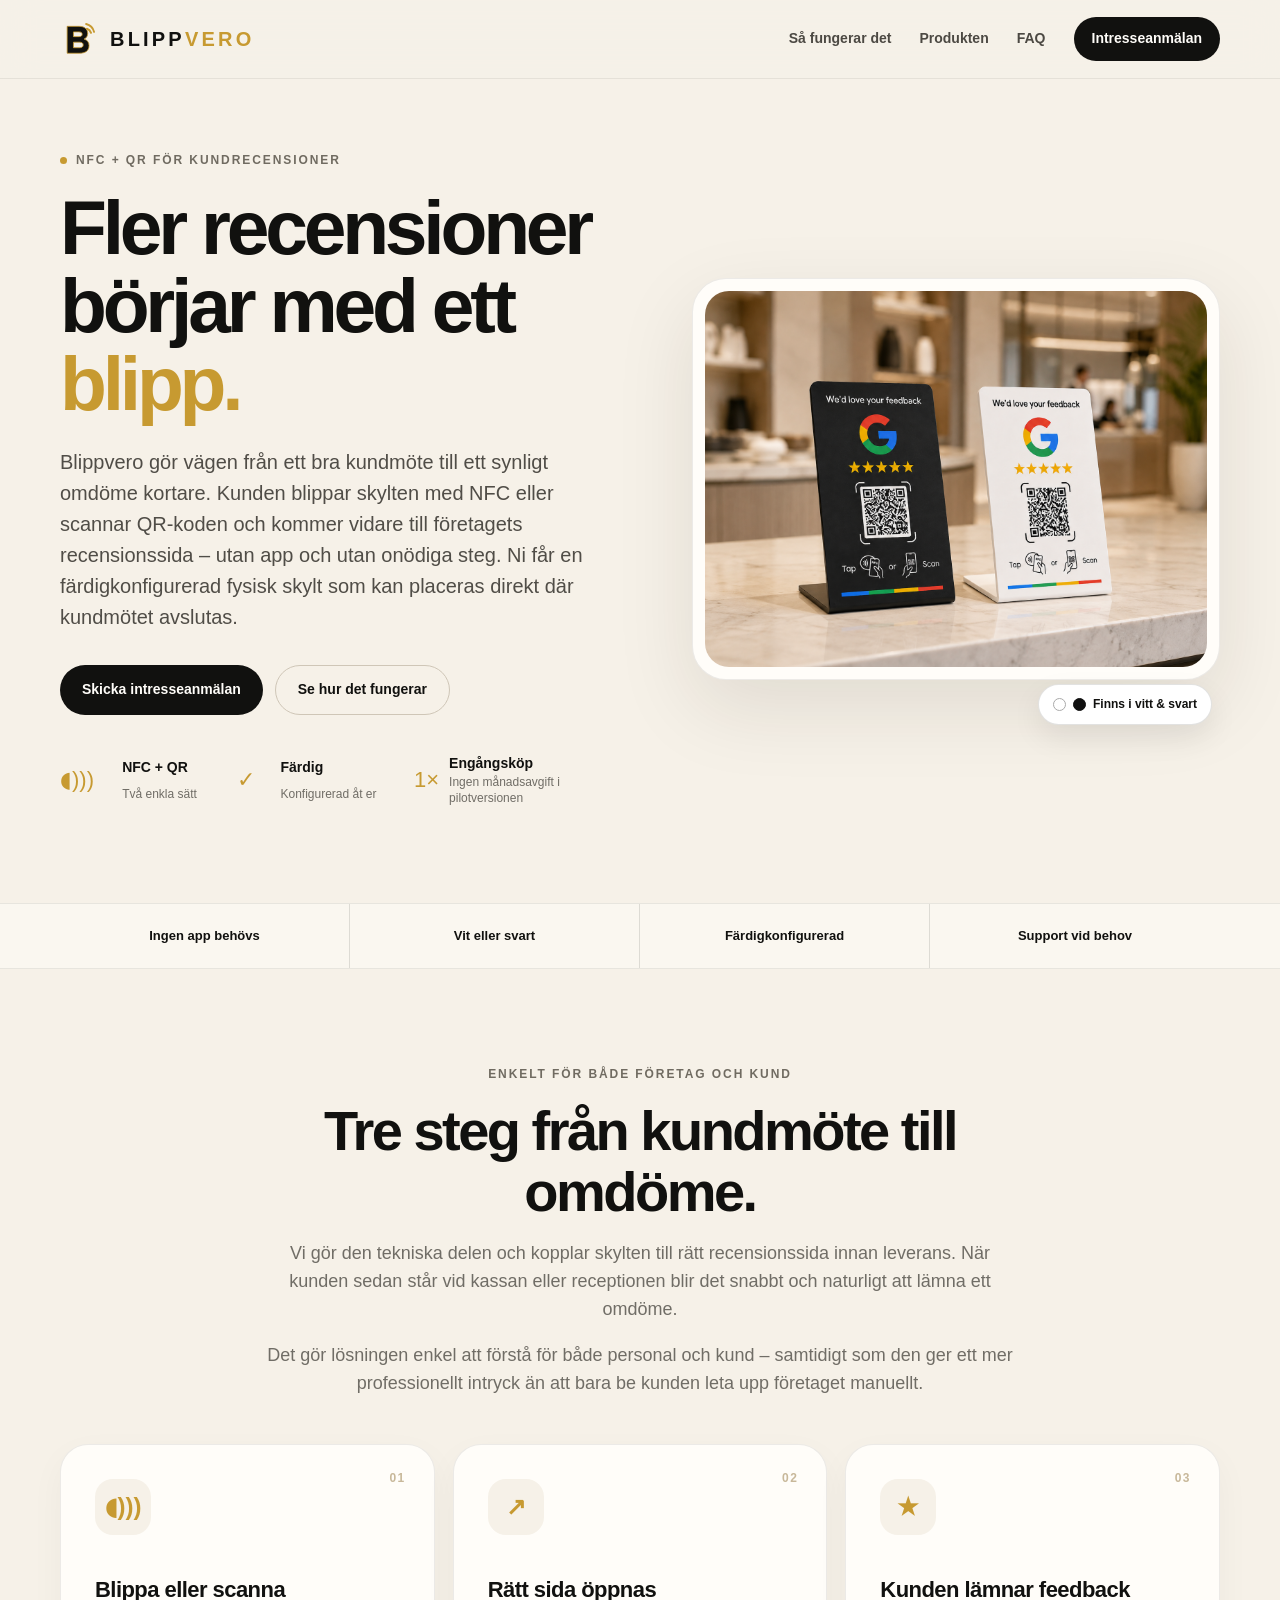
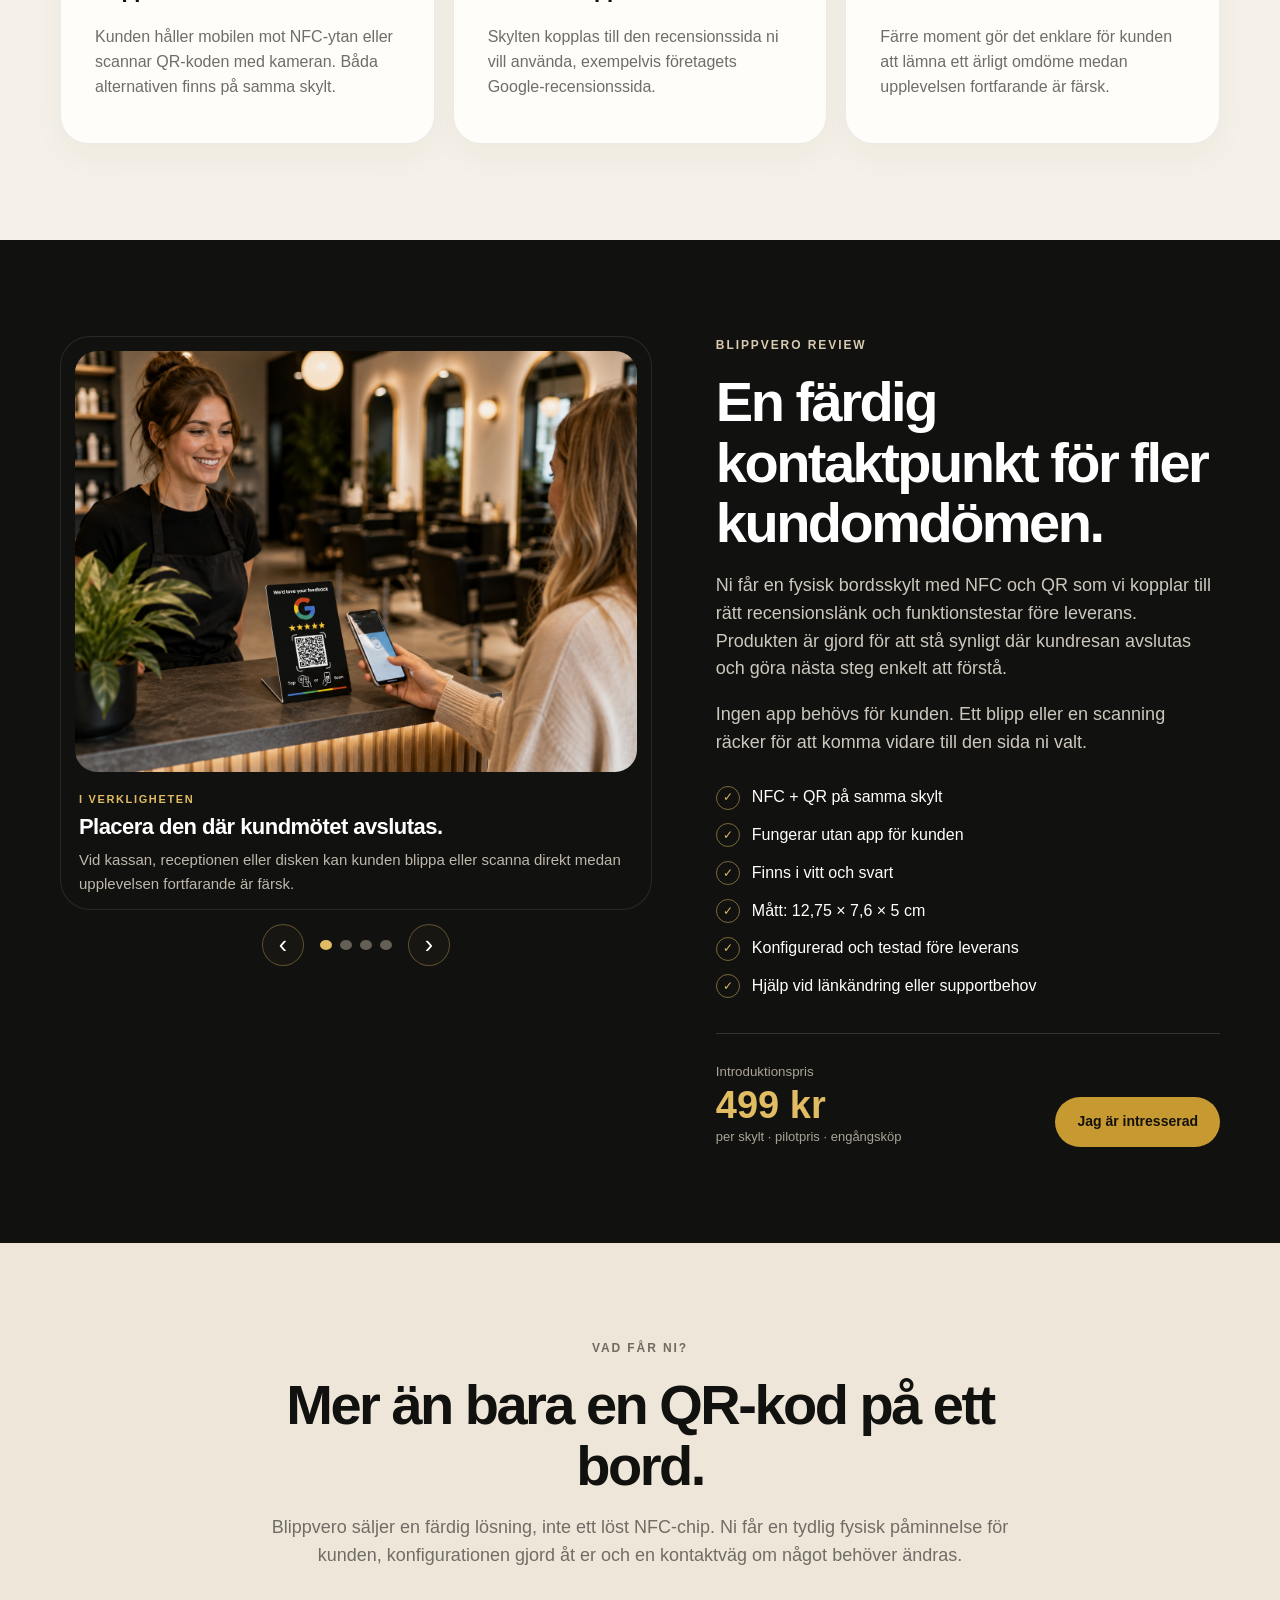
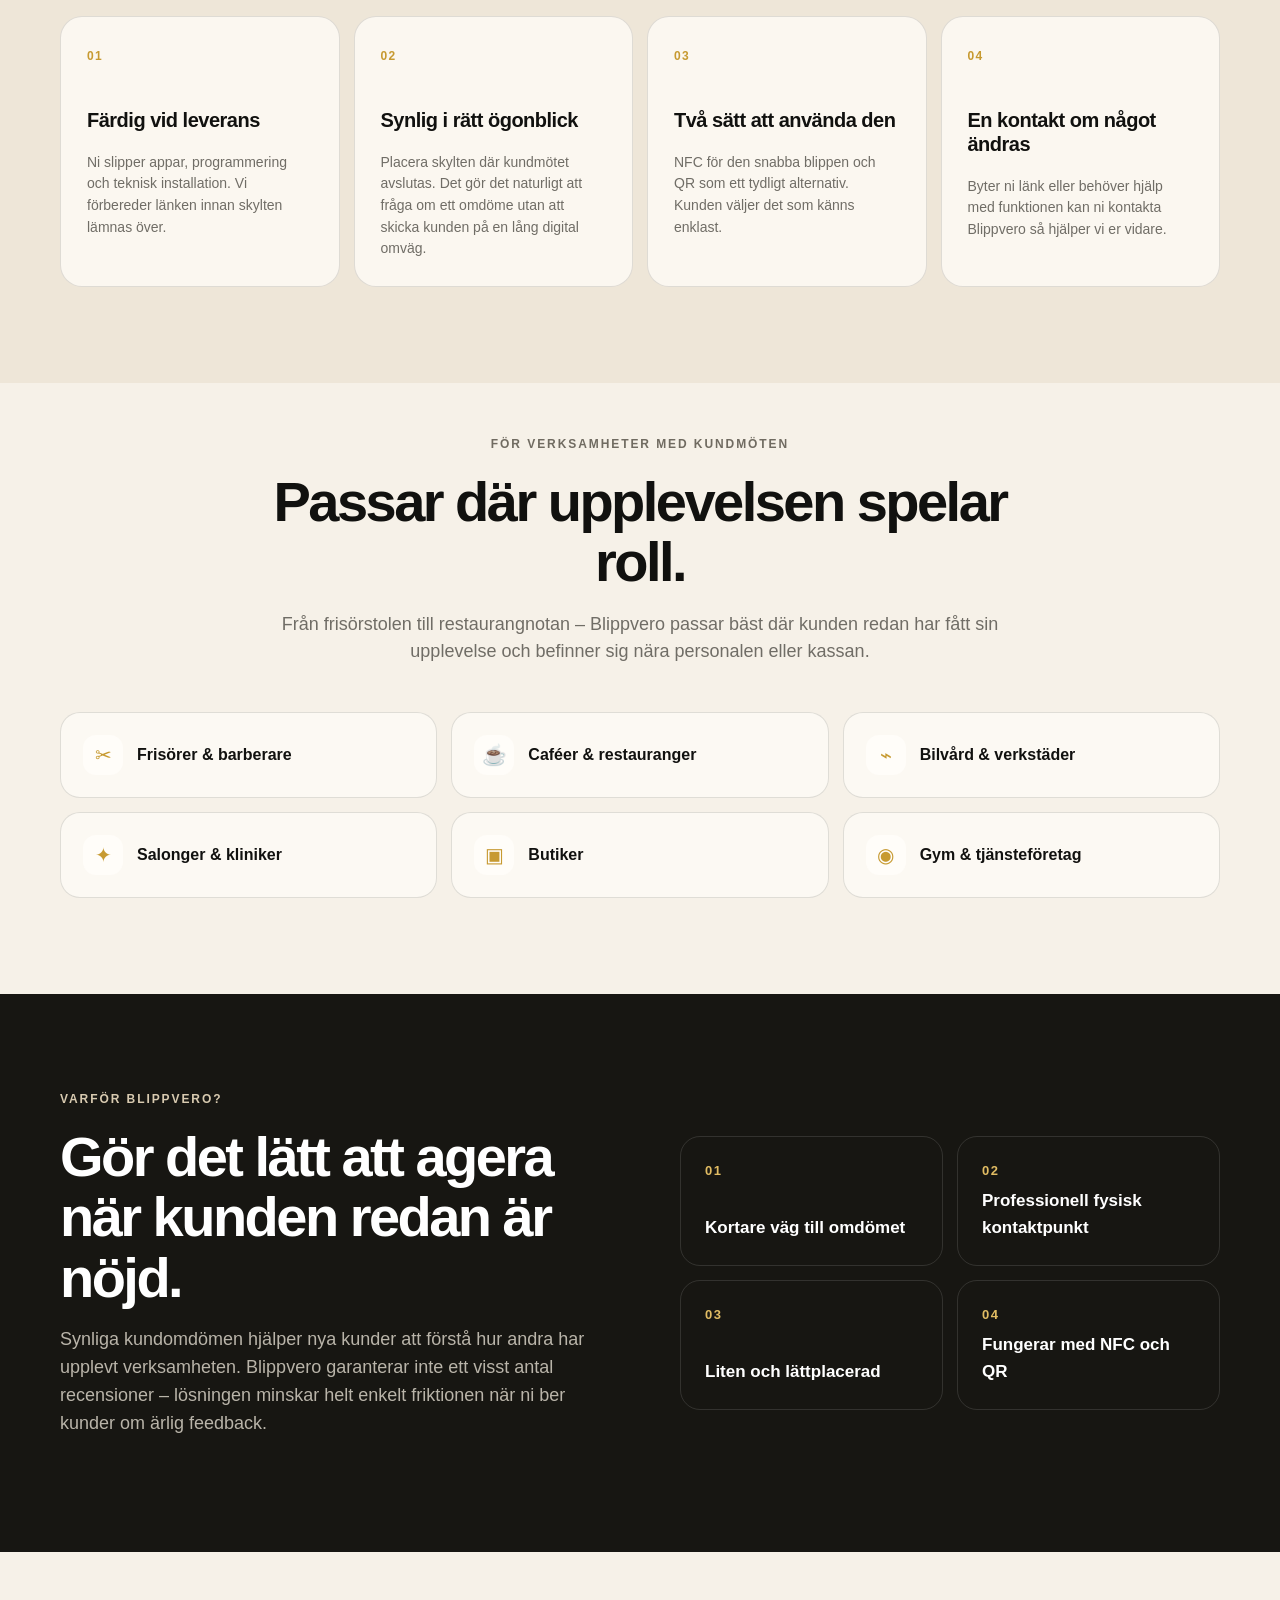
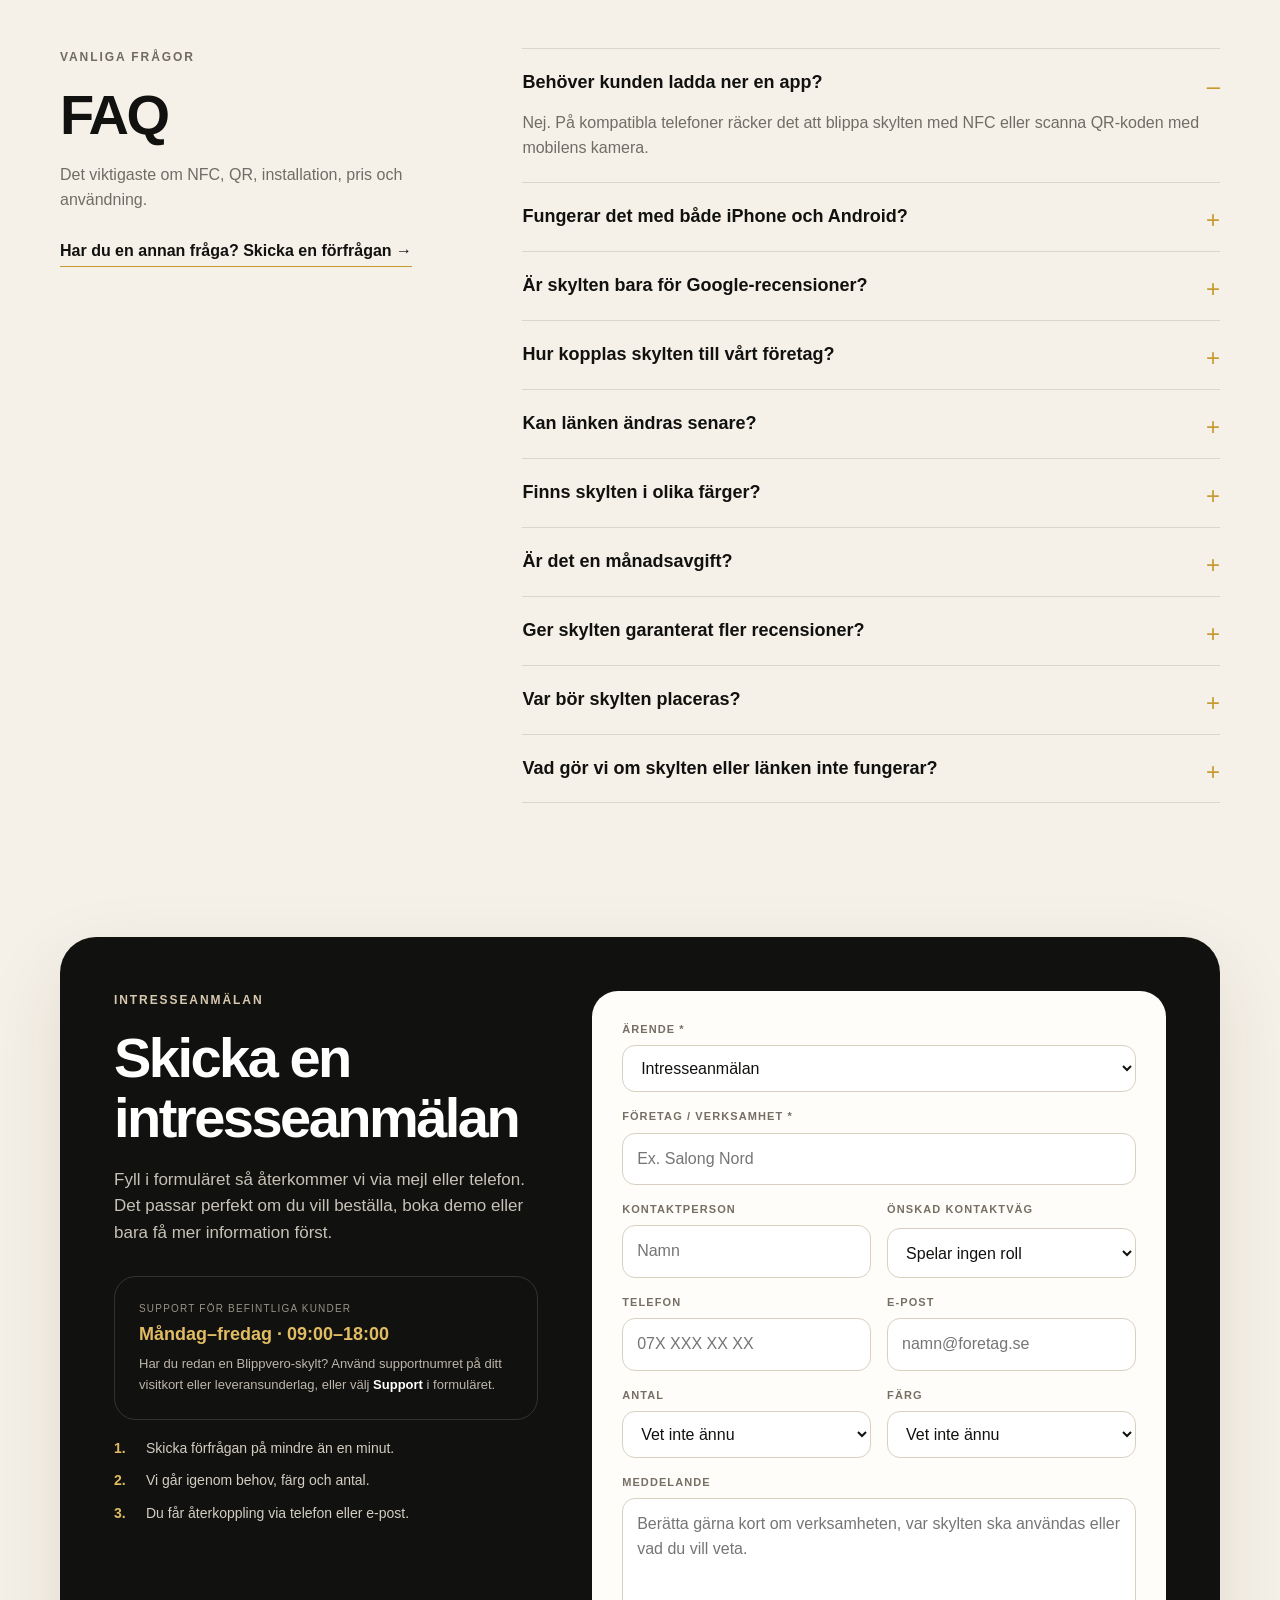
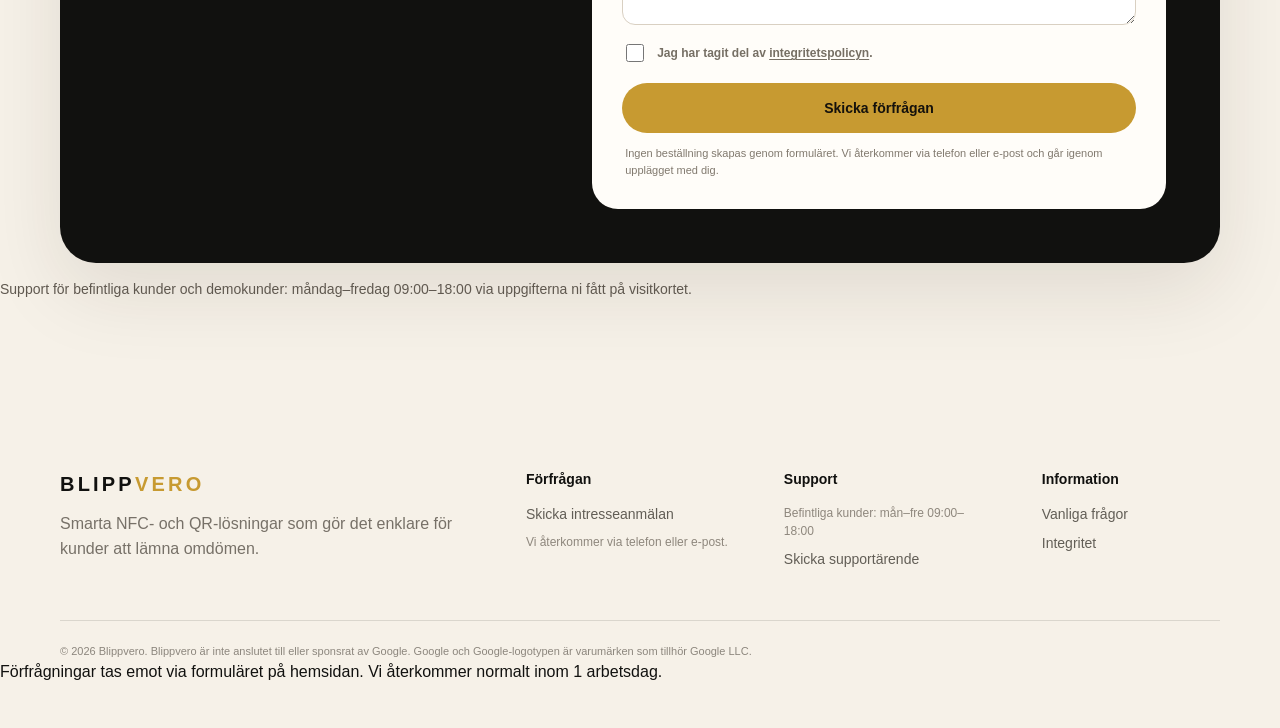
==== commit ead61917: "Add files via upload" ====
--- a/index.html
+++ b/index.html
@@ -91,7 +91,6 @@
 <div class="product-gallery-v6">
 <div aria-label="Bildspel för Blippvero Review" class="slider product-slider">
 <div class="slides">
-
 <div class="slide active">
 <div class="slide-image-wrap lifestyle-slide">
 <img alt="Kund använder en svart Blippvero Review-skylt på en frisörsalong" loading="eager" src="slide-salon.png"/>
@@ -102,7 +101,6 @@
 <p>Vid kassan, receptionen eller disken kan kunden blippa eller scanna direkt medan upplevelsen fortfarande är färsk.</p>
 </div>
 </div>
-
 <div class="slide">
 <div class="slide-image-wrap pair-slide-wrap">
 <img alt="Svart och vit Blippvero Review-skylt bredvid varandra" loading="lazy" src="slide-products.png"/>
@@ -123,7 +121,6 @@
 <p>Den svarta modellen syns tydligt i ljusa miljöer medan den vita smälter in fint på ljusa diskar och receptioner.</p>
 </div>
 </div>
-
 <div class="slide dimensions-slide single-dimension-slide">
 <figure class="dimension-card dimension-card-full">
 <img alt="Vit Blippvero Review-skylt med måtten 12,75 cm hög, 7,6 cm bred och 5 cm djup" loading="lazy" src="dimensions-white.png"/>
@@ -138,7 +135,6 @@
 <p>Tar liten plats men är tillräckligt stor för att QR-koden och NFC-funktionen ska vara enkla att upptäcka.</p>
 </div>
 </div>
-
 <div class="slide dimensions-slide single-dimension-slide">
 <figure class="dimension-card dimension-card-full dark-dimension-card">
 <img alt="Svart Blippvero Review-skylt med måtten 12,75 cm hög, 7,6 cm bred och 5 cm djup" loading="lazy" src="dimensions-black.png"/>
@@ -153,9 +149,7 @@
 <p>Den svarta modellen har exakt samma mått och funktion som den vita – endast färgen skiljer.</p>
 </div>
 </div>
-
-</div>
-
+</div>
 <div class="slider-controls">
 <button aria-label="Föregående bild" class="slider-btn prev" type="button">‹</button>
 <div aria-label="Välj bild" class="slider-dots">
@@ -274,11 +268,17 @@
 <div><b>3.</b><span>Du får återkoppling via telefon eller e-post.</span></div>
 </div>
 </div>
-<form action="https://formsubmit.co/kontakt@blippvero.se" class="interest-form" id="interestForm" method="POST"><input name="_url" type="hidden" value="https://venividivic1no.github.io/Blippvero/#kontakt"/><input name="_autoresponse" type="hidden" value="Tack för din förfrågan till Blippvero. Vi har tagit emot dina uppgifter och återkommer normalt inom 1 arbetsdag."/>
-<input name="_subject" type="hidden" value="Ny Blippvero-förfrågan från hemsidan"/>
-<input name="_template" type="hidden" value="table"/>
-<input name="_next" type="hidden" value="https://venividivic1no.github.io/Blippvero/tack.html"/>
-<input autocomplete="off" name="_honey" style="display:none" tabindex="-1" type="text"/>
+<form action="https://api.web3forms.com/submit" class="interest-form" id="interestForm" method="POST">
+<input name="access_key" type="hidden" value="65178db5-a5d2-48e9-945c-7182921a689e"/>
+<input name="subject" type="hidden" value="Ny Blippvero-förfrågan från hemsidan"/>
+<input name="from_name" type="hidden" value="Blippvero hemsida"/>
+<input name="redirect" type="hidden" value="https://venividivic1no.github.io/Blippvero/tack.html"/>
+<input autocomplete="off" class="hidden-botcheck" name="botcheck" tabindex="-1" type="checkbox"/>
+
+
+
+
+
 <div class="form-grid">
 <label class="full"><span>Ärende *</span><select name="arende" required=""><option value="Intresseanmälan">Intresseanmälan</option><option value="Demo / mer information">Demo / mer information</option><option value="Flera skyltar">Flera skyltar</option><option value="Support">Support – befintlig kund</option></select></label>
 <label class="full"><span>Företag / verksamhet *</span><input autocomplete="organization" name="foretag" placeholder="Ex. Salong Nord" required=""/></label>
@@ -294,7 +294,7 @@
 <div aria-live="polite" class="form-error" id="formError" role="alert"></div>
 <div aria-live="polite" class="form-success" id="formSuccess" role="status"></div>
 <button class="btn btn-gold form-submit" type="submit">Skicka förfrågan</button>
-<p class="form-note">Ingen beställning skapas genom formuläret. Vi återkommer först och går igenom upplägget med dig.</p>
+<p class="form-note">Ingen beställning skapas genom formuläret. Vi återkommer via telefon eller e-post och går igenom upplägget med dig.</p>
 </form>
 </div>
 <p class="support-note">Support för befintliga kunder och demokunder: måndag–fredag 09:00–18:00 via uppgifterna ni fått på visitkortet.</p></section>
--- a/styles.css
+++ b/styles.css
@@ -153,3 +153,13 @@
     gap:4px;
   }
 }
+
+/* Web3Forms honeypot */
+.hidden-botcheck{
+  position:absolute !important;
+  left:-9999px !important;
+  opacity:0 !important;
+  pointer-events:none !important;
+  width:1px !important;
+  height:1px !important;
+}
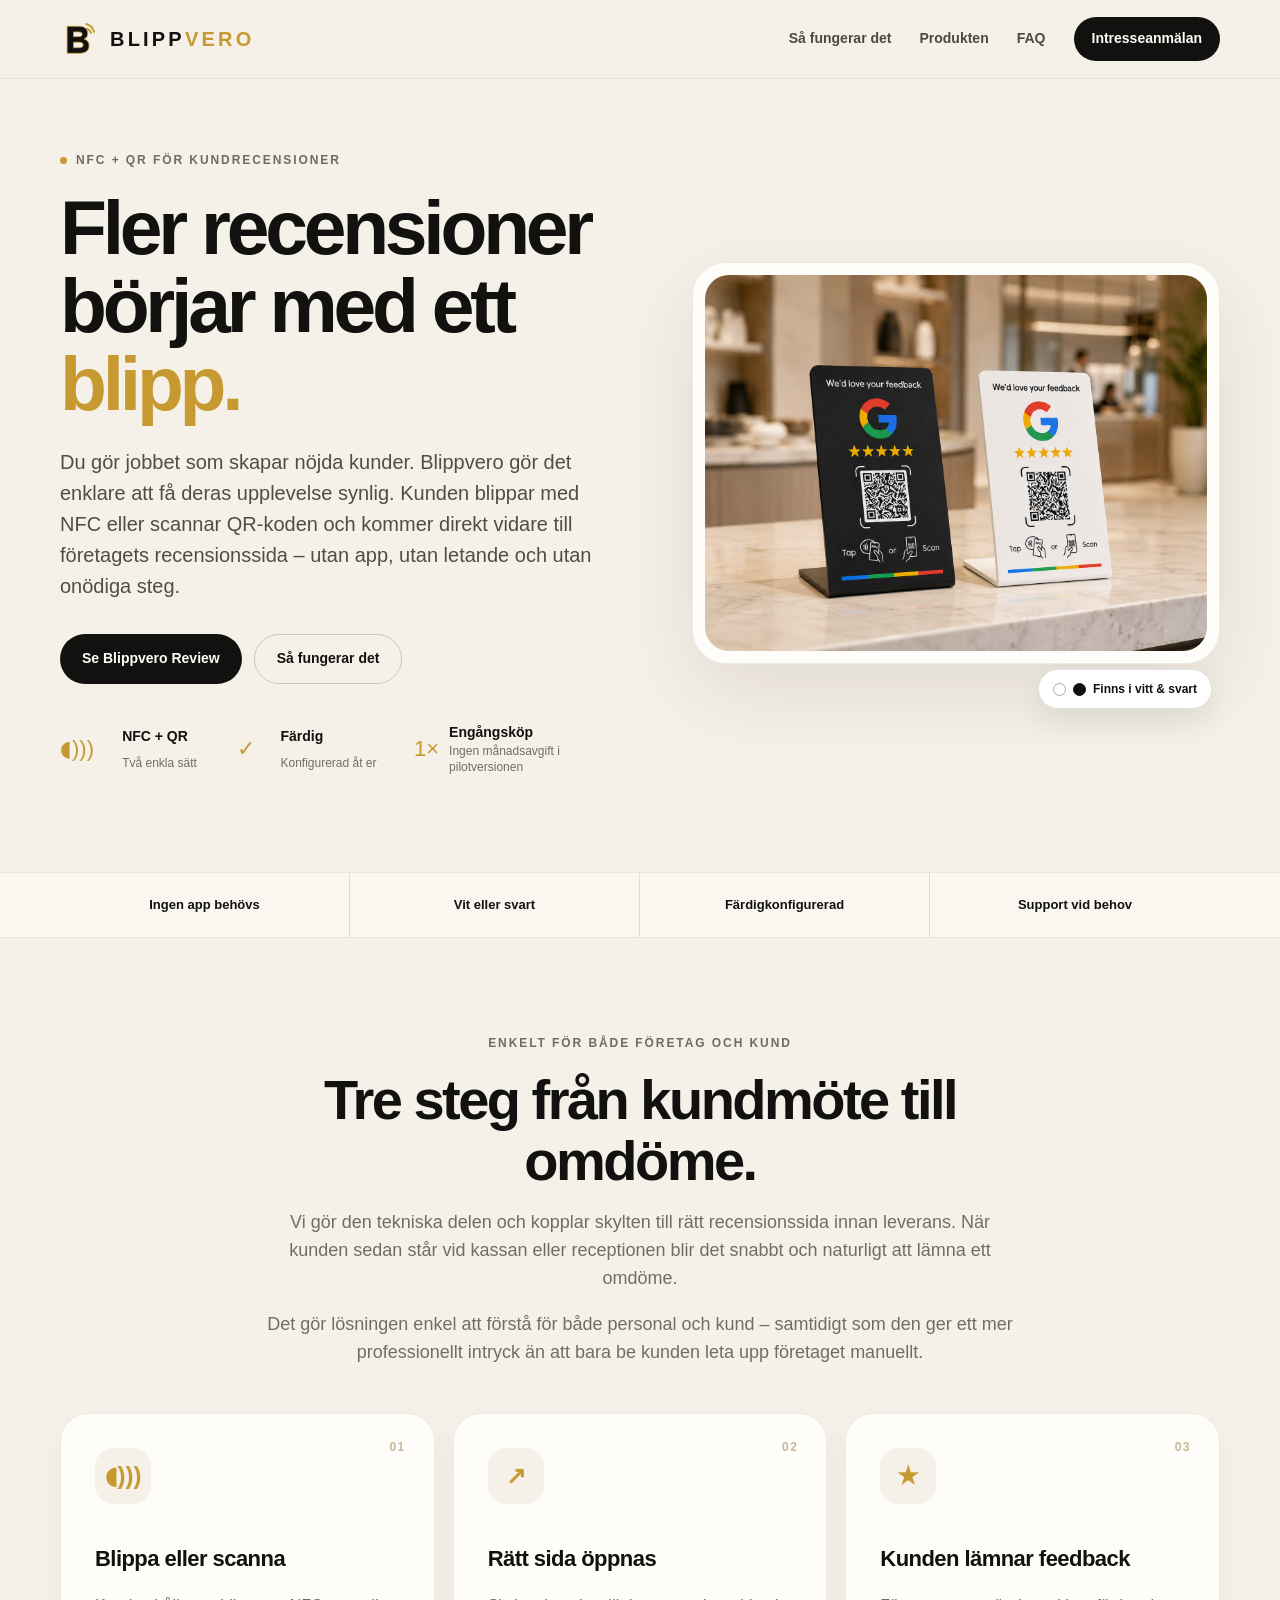
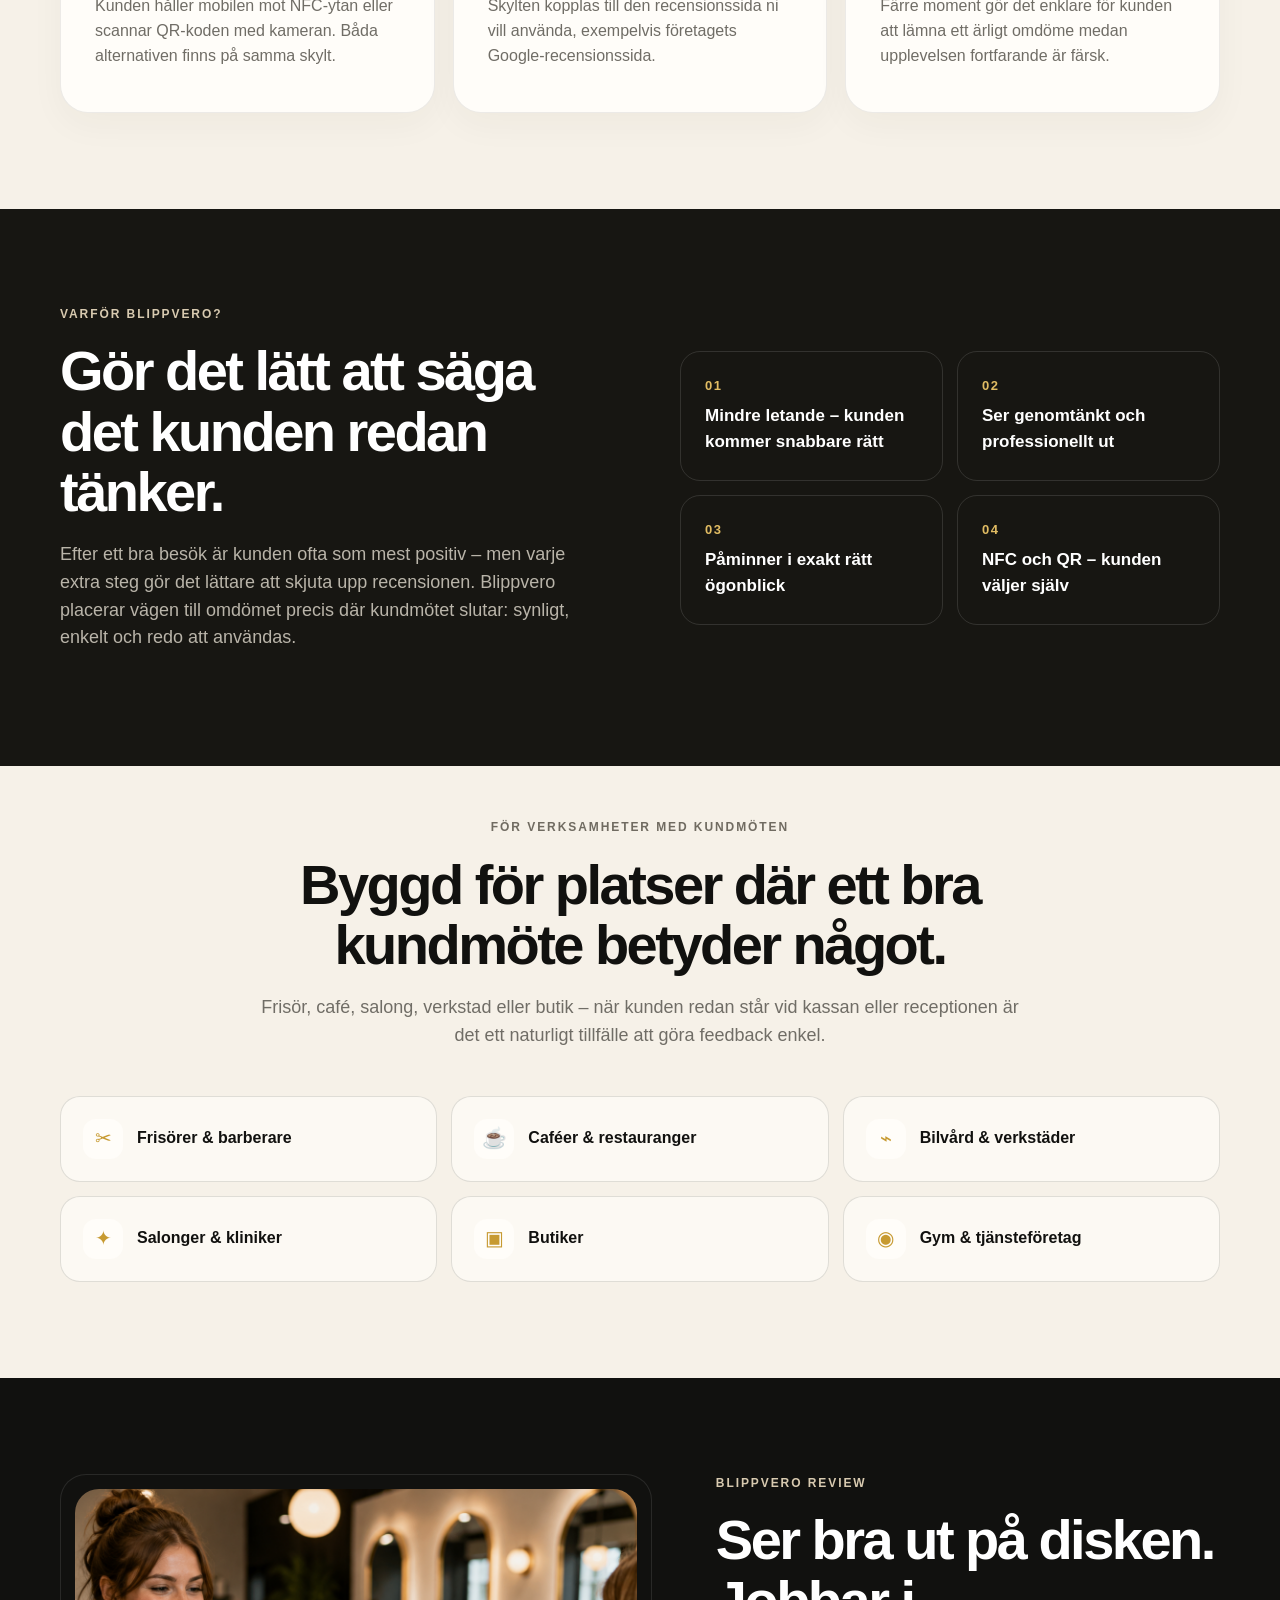
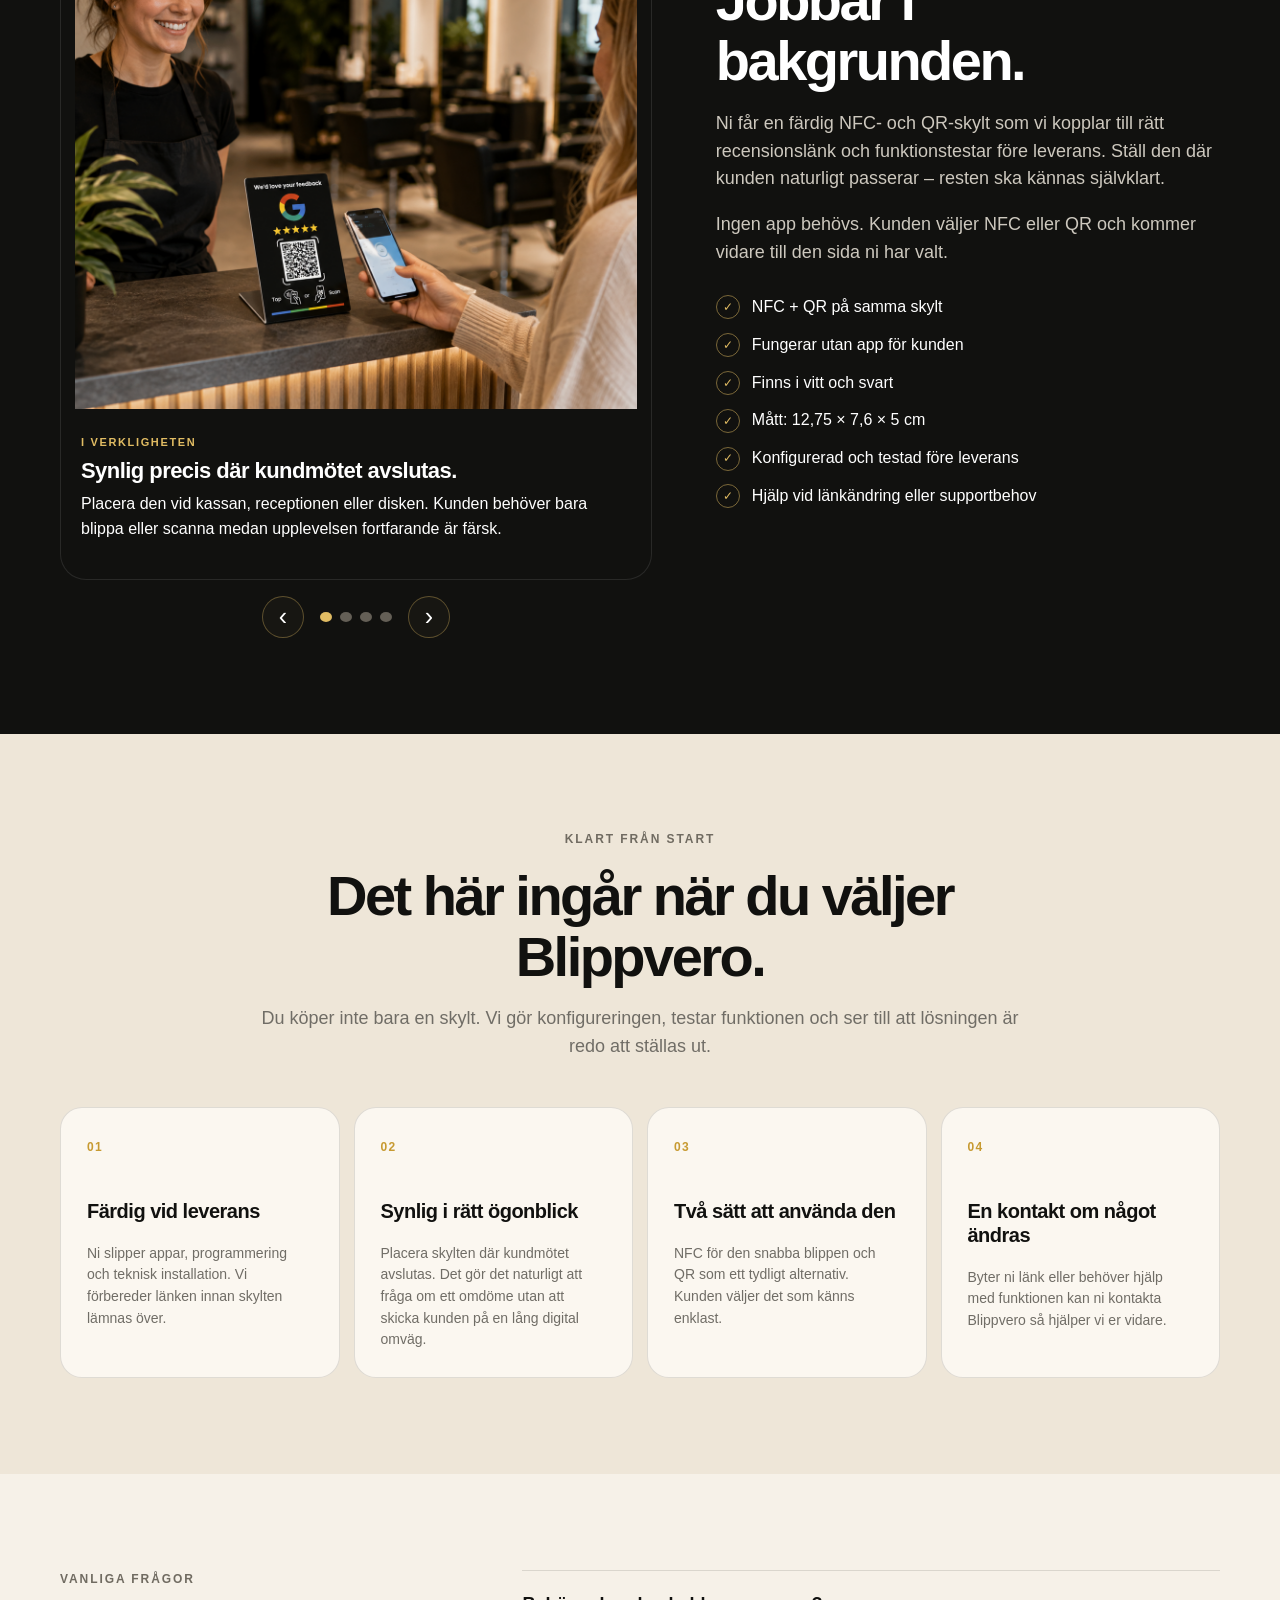
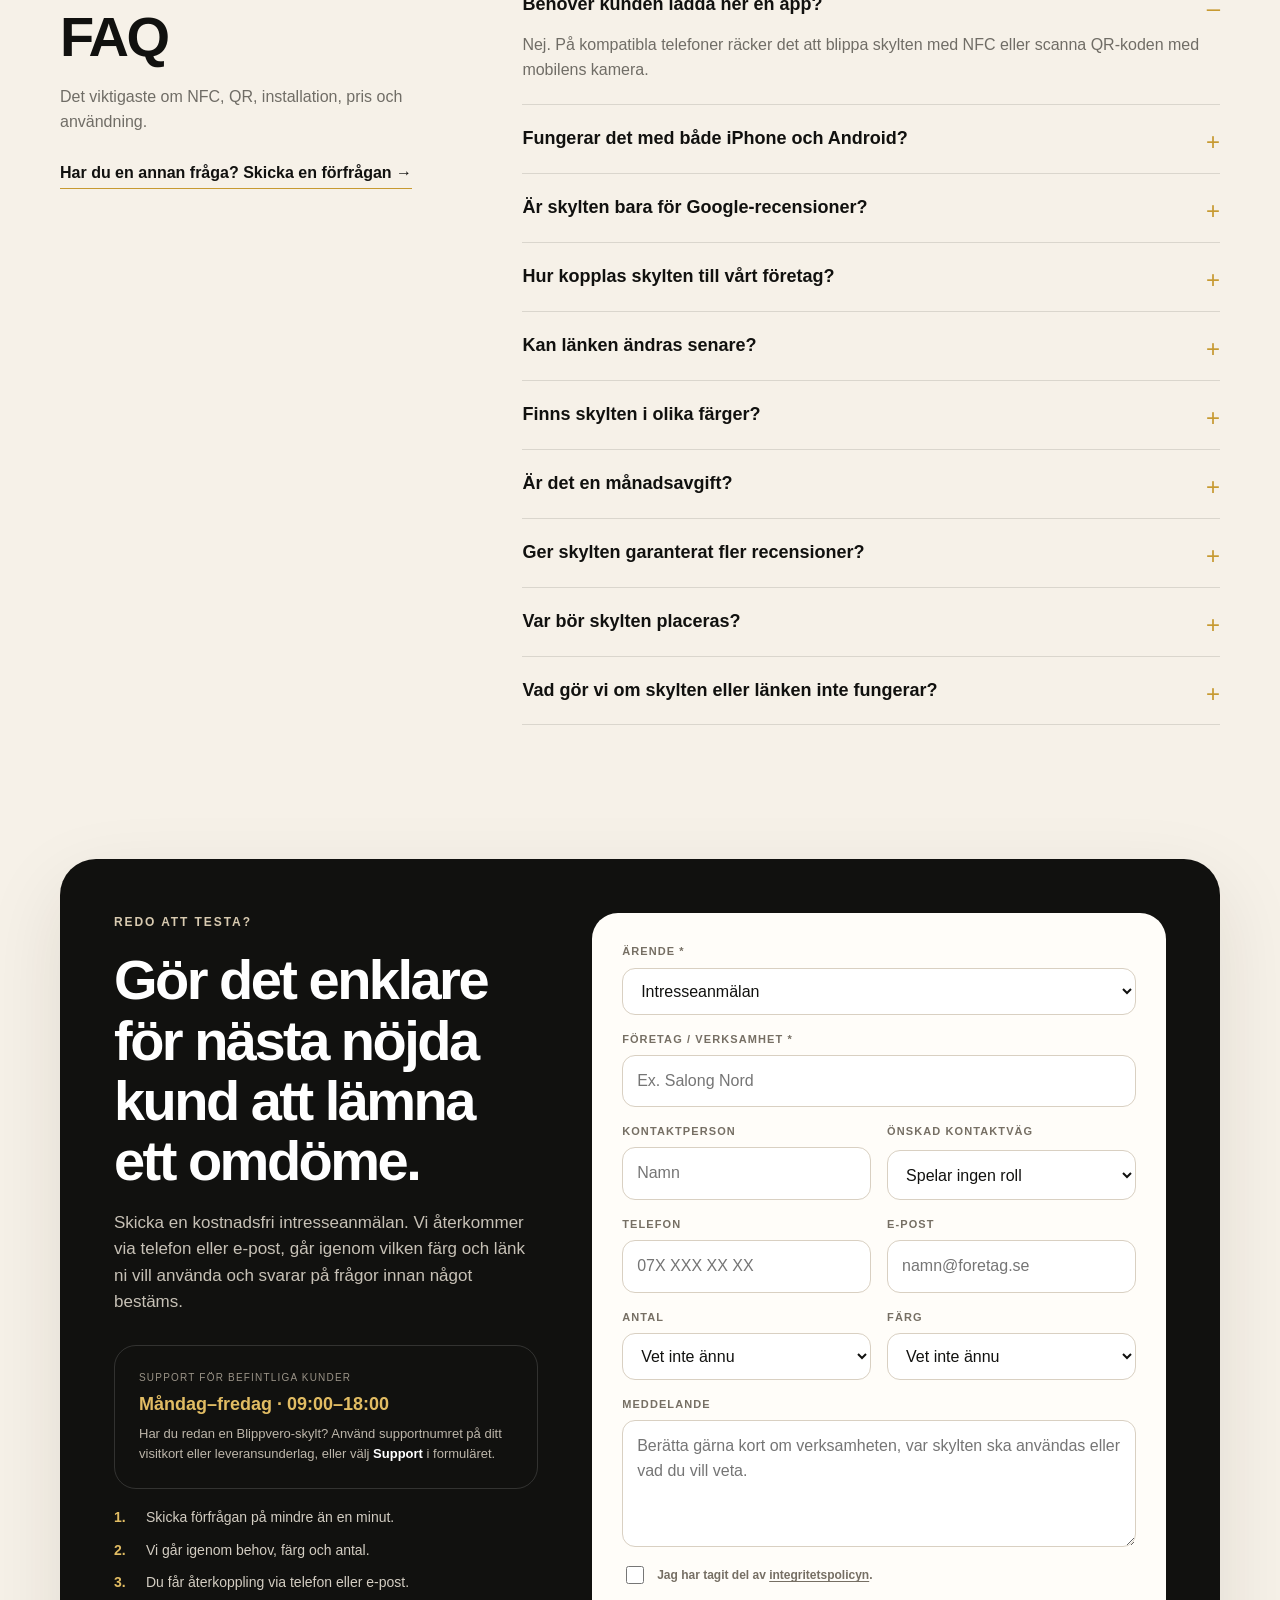
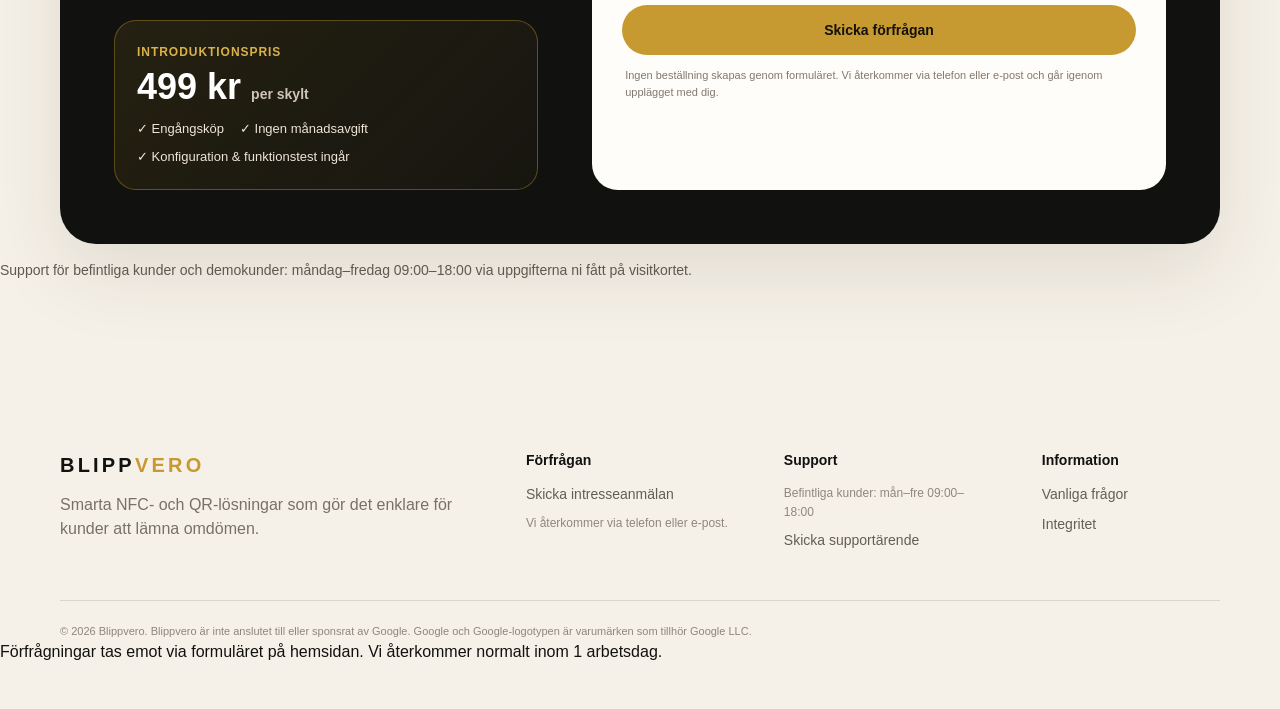
==== commit cc0c70e4: "Add files via upload" ====
--- a/index.html
+++ b/index.html
@@ -23,31 +23,30 @@
 </span>
 <span class="brand-word">BLIPP<span>VERO</span></span>
 </a>
-<nav aria-label="Huvudmeny" class="desktop-nav">
-<a href="#sa-fungerar-det">Så fungerar det</a>
-<a href="#produkt">Produkten</a>
-<a href="#faq">FAQ</a>
-<a class="nav-cta" href="#kontakt">Intresseanmälan</a>
-</nav>
+<nav aria-label="Huvudmeny" class="desktop-nav"><a href="#sa-fungerar-det">Så fungerar det</a><a href="#produkt">Produkten</a><a href="#faq">FAQ</a><a class="nav-cta" href="#kontakt">Intresseanmälan</a></nav>
 <button aria-expanded="false" aria-label="Öppna meny" class="menu-btn" type="button">☰</button>
 </div>
-<nav aria-label="Mobilmeny" class="mobile-nav">
-<a href="#sa-fungerar-det">Så fungerar det</a>
-<a href="#produkt">Produkten</a>
-<a href="#faq">FAQ</a>
-<a href="#kontakt">Intresseanmälan</a>
-</nav>
+<nav aria-label="Mobilmeny" class="mobile-nav"><a href="#sa-fungerar-det">Så fungerar det</a><a href="#produkt">Produkten</a><a href="#faq">FAQ</a><a href="#kontakt">Intresseanmälan</a></nav>
 </header>
 <main id="top">
+
+
+
+
+
+
+
+
+
 <section class="hero section-pad">
 <div class="container hero-grid">
 <div class="hero-copy">
 <div class="eyebrow"><span class="gold-dot"></span> NFC + QR för kundrecensioner</div>
 <h1>Fler recensioner börjar med ett <span class="gold-text">blipp.</span></h1>
-<p class="hero-lead">Blippvero gör vägen från ett bra kundmöte till ett synligt omdöme kortare. Kunden blippar skylten med NFC eller scannar QR-koden och kommer vidare till företagets recensionssida – utan app och utan onödiga steg. Ni får en färdigkonfigurerad fysisk skylt som kan placeras direkt där kundmötet avslutas.</p>
+<p class="hero-lead">Du gör jobbet som skapar nöjda kunder. Blippvero gör det enklare att få deras upplevelse synlig. Kunden blippar med NFC eller scannar QR-koden och kommer direkt vidare till företagets recensionssida – utan app, utan letande och utan onödiga steg.</p>
 <div class="hero-actions">
-<a class="btn btn-dark" href="#kontakt">Skicka intresseanmälan</a>
-<a class="btn btn-light" href="#sa-fungerar-det">Se hur det fungerar</a>
+<a class="btn btn-dark" href="#produkt">Se Blippvero Review</a>
+<a class="btn btn-light" href="#sa-fungerar-det">Så fungerar det</a>
 </div>
 <div aria-label="Produktfördelar" class="feature-row">
 <div><span class="mini-icon">◖)))</span><b>NFC + QR</b><small>Två enkla sätt</small></div>
@@ -63,16 +62,14 @@
 <div class="color-pill"><span class="swatch white"></span><span class="swatch black"></span> Finns i vitt &amp; svart</div>
 </div>
 </div>
-</section>
-<section class="trust-strip">
+</section><section class="trust-strip">
 <div class="container trust-grid">
 <span>Ingen app behövs</span>
 <span>Vit eller svart</span>
 <span>Färdigkonfigurerad</span>
 <span>Support vid behov</span>
 </div>
-</section>
-<section class="section-pad" id="sa-fungerar-det">
+</section><section class="section-pad" id="sa-fungerar-det">
 <div class="container">
 <div class="section-heading centered">
 <div class="eyebrow">Enkelt för både företag och kund</div>
@@ -85,68 +82,78 @@
 <article class="step-card"><span class="step-no">03</span><div class="step-icon">★</div><h3>Kunden lämnar feedback</h3><p>Färre moment gör det enklare för kunden att lämna ett ärligt omdöme medan upplevelsen fortfarande är färsk.</p></article>
 </div>
 </div>
-</section>
-<section class="product-section section-pad" id="produkt">
+</section><section class="why-section section-pad">
+<div class="container why-grid">
+<div>
+<div class="eyebrow light">Varför Blippvero?</div>
+<h2>Gör det lätt att säga det kunden redan tänker.</h2>
+<p>Efter ett bra besök är kunden ofta som mest positiv – men varje extra steg gör det lättare att skjuta upp recensionen. Blippvero placerar vägen till omdömet precis där kundmötet slutar: synligt, enkelt och redo att användas.</p>
+</div>
+<div class="why-cards"><div><b>01</b><span>Mindre letande – kunden kommer snabbare rätt</span></div><div><b>02</b><span>Ser genomtänkt och professionellt ut</span></div><div><b>03</b><span>Påminner i exakt rätt ögonblick</span></div><div><b>04</b><span>NFC och QR – kunden väljer själv</span></div></div>
+</div>
+</section><section class="use-cases section-pad compact-top">
+<div class="container">
+<div class="section-heading centered">
+<div class="eyebrow">För verksamheter med kundmöten</div>
+<h2>Byggd för platser där ett bra kundmöte betyder något.</h2>
+<p>Frisör, café, salong, verkstad eller butik – när kunden redan står vid kassan eller receptionen är det ett naturligt tillfälle att göra feedback enkel.</p>
+</div>
+<div class="case-grid">
+<div class="case-card"><span>✂</span><b>Frisörer &amp; barberare</b></div>
+<div class="case-card"><span>☕</span><b>Caféer &amp; restauranger</b></div>
+<div class="case-card"><span>⌁</span><b>Bilvård &amp; verkstäder</b></div>
+<div class="case-card"><span>✦</span><b>Salonger &amp; kliniker</b></div>
+<div class="case-card"><span>▣</span><b>Butiker</b></div>
+<div class="case-card"><span>◉</span><b>Gym &amp; tjänsteföretag</b></div>
+</div>
+</div>
+</section><section class="product-section section-pad" id="produkt">
 <div class="container product-grid product-grid-v6">
 <div class="product-gallery-v6">
-<div aria-label="Bildspel för Blippvero Review" class="slider product-slider">
+<div aria-label="Bildspel för Blippvero Review" class="slider product-slider fixed-slider">
 <div class="slides">
 <div class="slide active">
-<div class="slide-image-wrap lifestyle-slide">
-<img alt="Kund använder en svart Blippvero Review-skylt på en frisörsalong" loading="eager" src="slide-salon.png"/>
-</div>
-<div class="slide-copy">
+<div class="stable-media media-cover">
+<img alt="Kund använder Blippvero Review på en frisörsalong" loading="eager" src="slide-salon.png"/>
+</div>
+<div class="stable-copy">
 <span class="slide-kicker">I verkligheten</span>
-<h3>Placera den där kundmötet avslutas.</h3>
-<p>Vid kassan, receptionen eller disken kan kunden blippa eller scanna direkt medan upplevelsen fortfarande är färsk.</p>
+<h3>Synlig precis där kundmötet avslutas.</h3>
+<p>Placera den vid kassan, receptionen eller disken. Kunden behöver bara blippa eller scanna medan upplevelsen fortfarande är färsk.</p>
 </div>
 </div>
 <div class="slide">
-<div class="slide-image-wrap pair-slide-wrap">
+<div class="stable-media pair-media">
 <img alt="Svart och vit Blippvero Review-skylt bredvid varandra" loading="lazy" src="slide-products.png"/>
-<div aria-label="Färger på skyltarna" class="pair-labels exact-pair-labels">
-<div class="pair-label pair-label-black">
-<span class="dot-swatch black"></span>
-<div><b>Svart</b><small>Kontrastrik &amp; stilren</small></div>
-</div>
-<div class="pair-label pair-label-white">
-<span class="dot-swatch white"></span>
-<div><b>Vit</b><small>Ljus &amp; diskret</small></div>
-</div>
-</div>
-</div>
-<div class="slide-copy">
+<div class="stable-pair-labels">
+<div class="stable-pair-label"><span class="dot-swatch black"></span><div><b>Svart</b><small>Kontrastrik &amp; stilren</small></div></div>
+<div class="stable-pair-label"><span class="dot-swatch white"></span><div><b>Vit</b><small>Ljus &amp; diskret</small></div></div>
+</div>
+</div>
+<div class="stable-copy">
 <span class="slide-kicker">Två färger</span>
-<h3>Samma funktion – välj uttrycket som passar lokalen.</h3>
-<p>Den svarta modellen syns tydligt i ljusa miljöer medan den vita smälter in fint på ljusa diskar och receptioner.</p>
-</div>
-</div>
-<div class="slide dimensions-slide single-dimension-slide">
-<figure class="dimension-card dimension-card-full">
-<img alt="Vit Blippvero Review-skylt med måtten 12,75 cm hög, 7,6 cm bred och 5 cm djup" loading="lazy" src="dimensions-white.png"/>
-<figcaption>
-<b>Vit modell</b>
-<span>12,75 cm hög · 7,6 cm bred · 5 cm djup</span>
-</figcaption>
-</figure>
-<div class="slide-copy">
+<h3>Välj uttrycket som passar lokalen.</h3>
+<p>Samma funktion i båda modellerna. Den svarta syns tydligt i ljusa miljöer, medan den vita smälter in diskret.</p>
+</div>
+</div>
+<div class="slide">
+<div class="stable-media media-contain">
+<img alt="Vit Blippvero Review med måtten 12,75 x 7,6 x 5 cm" loading="lazy" src="dimensions-white.png"/>
+</div>
+<div class="stable-copy">
 <span class="slide-kicker">Mått – vit</span>
 <h3>Kompakt nog för disken.</h3>
-<p>Tar liten plats men är tillräckligt stor för att QR-koden och NFC-funktionen ska vara enkla att upptäcka.</p>
-</div>
-</div>
-<div class="slide dimensions-slide single-dimension-slide">
-<figure class="dimension-card dimension-card-full dark-dimension-card">
-<img alt="Svart Blippvero Review-skylt med måtten 12,75 cm hög, 7,6 cm bred och 5 cm djup" loading="lazy" src="dimensions-black.png"/>
-<figcaption>
-<b>Svart modell</b>
-<span>12,75 cm hög · 7,6 cm bred · 5 cm djup</span>
-</figcaption>
-</figure>
-<div class="slide-copy">
+<p>12,75 cm hög, 7,6 cm bred och 5 cm djup. Liten yta – tydlig funktion.</p>
+</div>
+</div>
+<div class="slide">
+<div class="stable-media media-contain">
+<img alt="Svart Blippvero Review med måtten 12,75 x 7,6 x 5 cm" loading="lazy" src="dimensions-black.png"/>
+</div>
+<div class="stable-copy">
 <span class="slide-kicker">Mått – svart</span>
 <h3>Samma format i svart.</h3>
-<p>Den svarta modellen har exakt samma mått och funktion som den vita – endast färgen skiljer.</p>
+<p>Exakt samma mått och funktion som den vita modellen. Endast uttrycket skiljer sig.</p>
 </div>
 </div>
 </div>
@@ -164,9 +171,9 @@
 </div>
 <div class="product-copy">
 <div class="eyebrow light">Blippvero Review</div>
-<h2>En färdig kontaktpunkt för fler kundomdömen.</h2>
-<p>Ni får en fysisk bordsskylt med NFC och QR som vi kopplar till rätt recensionslänk och funktionstestar före leverans. Produkten är gjord för att stå synligt där kundresan avslutas och göra nästa steg enkelt att förstå.</p>
-<p>Ingen app behövs för kunden. Ett blipp eller en scanning räcker för att komma vidare till den sida ni valt.</p>
+<h2>Ser bra ut på disken. Jobbar i bakgrunden.</h2>
+<p>Ni får en färdig NFC- och QR-skylt som vi kopplar till rätt recensionslänk och funktionstestar före leverans. Ställ den där kunden naturligt passerar – resten ska kännas självklart.</p>
+<p>Ingen app behövs. Kunden väljer NFC eller QR och kommer vidare till den sida ni har valt.</p>
 <ul class="check-list">
 <li><span>✓</span> NFC + QR på samma skylt</li>
 <li><span>✓</span> Fungerar utan app för kunden</li>
@@ -175,19 +182,15 @@
 <li><span>✓</span> Konfigurerad och testad före leverans</li>
 <li><span>✓</span> Hjälp vid länkändring eller supportbehov</li>
 </ul>
-<div class="price-box">
-<div><small>Introduktionspris</small><strong>499 kr</strong><span>per skylt · pilotpris · engångsköp</span></div>
-<a class="btn btn-gold" href="#kontakt">Jag är intresserad</a>
-</div>
-</div>
-</div>
-</section>
-<section class="value-section section-pad">
+
+</div>
+</div>
+</section><section class="value-section section-pad">
 <div class="container">
 <div class="section-heading centered">
-<div class="eyebrow">Vad får ni?</div>
-<h2>Mer än bara en QR-kod på ett bord.</h2>
-<p>Blippvero säljer en färdig lösning, inte ett löst NFC-chip. Ni får en tydlig fysisk påminnelse för kunden, konfigurationen gjord åt er och en kontaktväg om något behöver ändras.</p>
+<div class="eyebrow">Klart från start</div>
+<h2>Det här ingår när du väljer Blippvero.</h2>
+<p>Du köper inte bara en skylt. Vi gör konfigureringen, testar funktionen och ser till att lösningen är redo att ställas ut.</p>
 </div>
 <div class="value-grid">
 <article><span>01</span><h3>Färdig vid leverans</h3><p>Ni slipper appar, programmering och teknisk installation. Vi förbereder länken innan skylten lämnas över.</p></article>
@@ -196,40 +199,7 @@
 <article><span>04</span><h3>En kontakt om något ändras</h3><p>Byter ni länk eller behöver hjälp med funktionen kan ni kontakta Blippvero så hjälper vi er vidare.</p></article>
 </div>
 </div>
-</section>
-<section class="use-cases section-pad compact-top">
-<div class="container">
-<div class="section-heading centered">
-<div class="eyebrow">För verksamheter med kundmöten</div>
-<h2>Passar där upplevelsen spelar roll.</h2>
-<p>Från frisörstolen till restaurangnotan – Blippvero passar bäst där kunden redan har fått sin upplevelse och befinner sig nära personalen eller kassan.</p>
-</div>
-<div class="case-grid">
-<div class="case-card"><span>✂</span><b>Frisörer &amp; barberare</b></div>
-<div class="case-card"><span>☕</span><b>Caféer &amp; restauranger</b></div>
-<div class="case-card"><span>⌁</span><b>Bilvård &amp; verkstäder</b></div>
-<div class="case-card"><span>✦</span><b>Salonger &amp; kliniker</b></div>
-<div class="case-card"><span>▣</span><b>Butiker</b></div>
-<div class="case-card"><span>◉</span><b>Gym &amp; tjänsteföretag</b></div>
-</div>
-</div>
-</section>
-<section class="why-section section-pad">
-<div class="container why-grid">
-<div>
-<div class="eyebrow light">Varför Blippvero?</div>
-<h2>Gör det lätt att agera när kunden redan är nöjd.</h2>
-<p>Synliga kundomdömen hjälper nya kunder att förstå hur andra har upplevt verksamheten. Blippvero garanterar inte ett visst antal recensioner – lösningen minskar helt enkelt friktionen när ni ber kunder om ärlig feedback.</p>
-</div>
-<div class="why-cards">
-<div><b>01</b><span>Kortare väg till omdömet</span></div>
-<div><b>02</b><span>Professionell fysisk kontaktpunkt</span></div>
-<div><b>03</b><span>Liten och lättplacerad</span></div>
-<div><b>04</b><span>Fungerar med NFC och QR</span></div>
-</div>
-</div>
-</section>
-<section class="faq-section section-pad" id="faq">
+</section><section class="faq-section section-pad" id="faq">
 <div class="container faq-grid">
 <div class="faq-intro">
 <div class="eyebrow">Vanliga frågor</div>
@@ -250,13 +220,12 @@
 <details><summary>Vad gör vi om skylten eller länken inte fungerar?</summary><p>Skicka ett supportärende via formuläret nedan. Befintliga kunder som har fått Blippveros supportnummer kan även ringa under supporttid, måndag–fredag 09:00–18:00.</p></details>
 </div>
 </div>
-</section>
-<section class="contact-section section-pad" id="kontakt">
+</section><section class="contact-section section-pad" id="kontakt">
 <div class="container contact-shell">
 <div class="contact-copy">
-<div class="eyebrow light">Intresseanmälan</div>
-<h2>Skicka en intresseanmälan</h2>
-<p>Fyll i formuläret så återkommer vi via mejl eller telefon. Det passar perfekt om du vill beställa, boka demo eller bara få mer information först.</p>
+<div class="eyebrow light">Redo att testa?</div>
+<h2>Gör det enklare för nästa nöjda kund att lämna ett omdöme.</h2>
+<p>Skicka en kostnadsfri intresseanmälan. Vi återkommer via telefon eller e-post, går igenom vilken färg och länk ni vill använda och svarar på frågor innan något bestäms.</p>
 <div class="hours-card support-only">
 <small>Support för befintliga kunder</small>
 <strong>Måndag–fredag · 09:00–18:00</strong>
@@ -266,6 +235,16 @@
 <div><b>1.</b><span>Skicka förfrågan på mindre än en minut.</span></div>
 <div><b>2.</b><span>Vi går igenom behov, färg och antal.</span></div>
 <div><b>3.</b><span>Du får återkoppling via telefon eller e-post.</span></div>
+</div>
+
+<div class="final-offer">
+<span class="final-offer-label">Introduktionspris</span>
+<strong>499 kr <small>per skylt</small></strong>
+<div class="final-offer-points">
+<span>✓ Engångsköp</span>
+<span>✓ Ingen månadsavgift</span>
+<span>✓ Konfiguration &amp; funktionstest ingår</span>
+</div>
 </div>
 </div>
 <form action="https://api.web3forms.com/submit" class="interest-form" id="interestForm" method="POST">
@@ -274,11 +253,6 @@
 <input name="from_name" type="hidden" value="Blippvero hemsida"/>
 <input name="redirect" type="hidden" value="https://venividivic1no.github.io/Blippvero/tack.html"/>
 <input autocomplete="off" class="hidden-botcheck" name="botcheck" tabindex="-1" type="checkbox"/>
-
-
-
-
-
 <div class="form-grid">
 <label class="full"><span>Ärende *</span><select name="arende" required=""><option value="Intresseanmälan">Intresseanmälan</option><option value="Demo / mer information">Demo / mer information</option><option value="Flera skyltar">Flera skyltar</option><option value="Support">Support – befintlig kund</option></select></label>
 <label class="full"><span>Företag / verksamhet *</span><input autocomplete="organization" name="foretag" placeholder="Ex. Salong Nord" required=""/></label>
@@ -297,8 +271,7 @@
 <p class="form-note">Ingen beställning skapas genom formuläret. Vi återkommer via telefon eller e-post och går igenom upplägget med dig.</p>
 </form>
 </div>
-<p class="support-note">Support för befintliga kunder och demokunder: måndag–fredag 09:00–18:00 via uppgifterna ni fått på visitkortet.</p></section>
-</main>
+<p class="support-note">Support för befintliga kunder och demokunder: måndag–fredag 09:00–18:00 via uppgifterna ni fått på visitkortet.</p></section></main>
 <footer class="site-footer">
 <div class="container footer-grid">
 <div class="footer-brand">
--- a/styles.css
+++ b/styles.css
@@ -163,3 +163,174 @@
   width:1px !important;
   height:1px !important;
 }
+
+
+/* V9 – stable slider and sales flow */
+.fixed-slider{
+  width:100%;
+}
+.fixed-slider .slides{
+  position:relative;
+  overflow:hidden;
+  border-radius:26px;
+}
+.fixed-slider .slide{
+  display:none;
+  grid-template-rows:520px 156px;
+  min-height:676px;
+  gap:0;
+}
+.fixed-slider .slide.active{
+  display:grid;
+}
+.stable-media{
+  width:100%;
+  height:520px;
+  box-sizing:border-box;
+  overflow:hidden;
+  background:#f6f1e8;
+  border-radius:24px 24px 0 0;
+  display:flex;
+  align-items:center;
+  justify-content:center;
+  position:relative;
+}
+.stable-media > img{
+  width:100%;
+  height:100%;
+  display:block;
+}
+.media-cover > img{
+  object-fit:cover;
+}
+.media-contain > img{
+  object-fit:contain;
+  padding:20px;
+  box-sizing:border-box;
+}
+.pair-media{
+  flex-direction:column;
+  padding:0;
+}
+.pair-media > img{
+  height:430px;
+  object-fit:cover;
+  flex:0 0 430px;
+}
+.stable-pair-labels{
+  height:90px;
+  width:100%;
+  display:grid;
+  grid-template-columns:1fr 1fr;
+  background:#f7f1e7;
+  border-top:1px solid rgba(17,17,15,.10);
+}
+.stable-pair-label{
+  display:flex;
+  align-items:center;
+  justify-content:center;
+  gap:12px;
+  color:#171612;
+  padding:12px 16px;
+  box-sizing:border-box;
+}
+.stable-pair-label + .stable-pair-label{
+  border-left:1px solid rgba(17,17,15,.10);
+}
+.stable-pair-label b{display:block}
+.stable-pair-label small{display:block;color:#766f64;margin-top:2px}
+.stable-copy{
+  height:156px;
+  box-sizing:border-box;
+  padding:20px 6px 4px;
+  overflow:hidden;
+}
+.stable-copy h3{
+  margin:5px 0 7px;
+}
+.stable-copy p{
+  margin:0;
+}
+.fixed-slider .slider-controls{
+  margin-top:16px;
+}
+.final-offer{
+  margin-top:26px;
+  border:1px solid rgba(201,162,39,.38);
+  background:linear-gradient(135deg,rgba(201,162,39,.11),rgba(201,162,39,.03));
+  border-radius:22px;
+  padding:22px;
+}
+.final-offer-label{
+  display:block;
+  color:#d9b24a;
+  font-size:12px;
+  font-weight:800;
+  letter-spacing:.08em;
+  text-transform:uppercase;
+  margin-bottom:7px;
+}
+.final-offer strong{
+  display:block;
+  font-size:36px;
+  line-height:1;
+  margin-bottom:14px;
+}
+.final-offer strong small{
+  font-size:14px;
+  font-weight:600;
+  color:#cfc6b8;
+}
+.final-offer-points{
+  display:flex;
+  flex-wrap:wrap;
+  gap:8px 16px;
+  color:#eee5d7;
+  font-size:13px;
+}
+.product-copy .check-list{
+  margin-bottom:0;
+}
+@media(max-width:900px){
+  .fixed-slider .slide{
+    grid-template-rows:390px 170px;
+    min-height:560px;
+  }
+  .stable-media{height:390px}
+  .pair-media > img{
+    height:315px;
+    flex-basis:315px;
+  }
+  .stable-pair-labels{height:75px}
+  .stable-copy{
+    height:170px;
+    padding:16px 4px 2px;
+  }
+}
+@media(max-width:620px){
+  .fixed-slider .slide{
+    grid-template-rows:300px 184px;
+    min-height:484px;
+  }
+  .stable-media{height:300px}
+  .pair-media > img{
+    height:236px;
+    flex-basis:236px;
+  }
+  .stable-pair-labels{height:64px}
+  .stable-pair-label{
+    gap:7px;
+    padding:8px 7px;
+    font-size:12px;
+  }
+  .stable-pair-label small{font-size:9px}
+  .stable-copy{
+    height:184px;
+    padding:14px 2px 0;
+  }
+  .stable-copy h3{font-size:20px}
+  .stable-copy p{font-size:13px;line-height:1.45}
+  .media-contain > img{padding:10px}
+  .final-offer strong{font-size:31px}
+  .final-offer-points{flex-direction:column;gap:6px}
+}
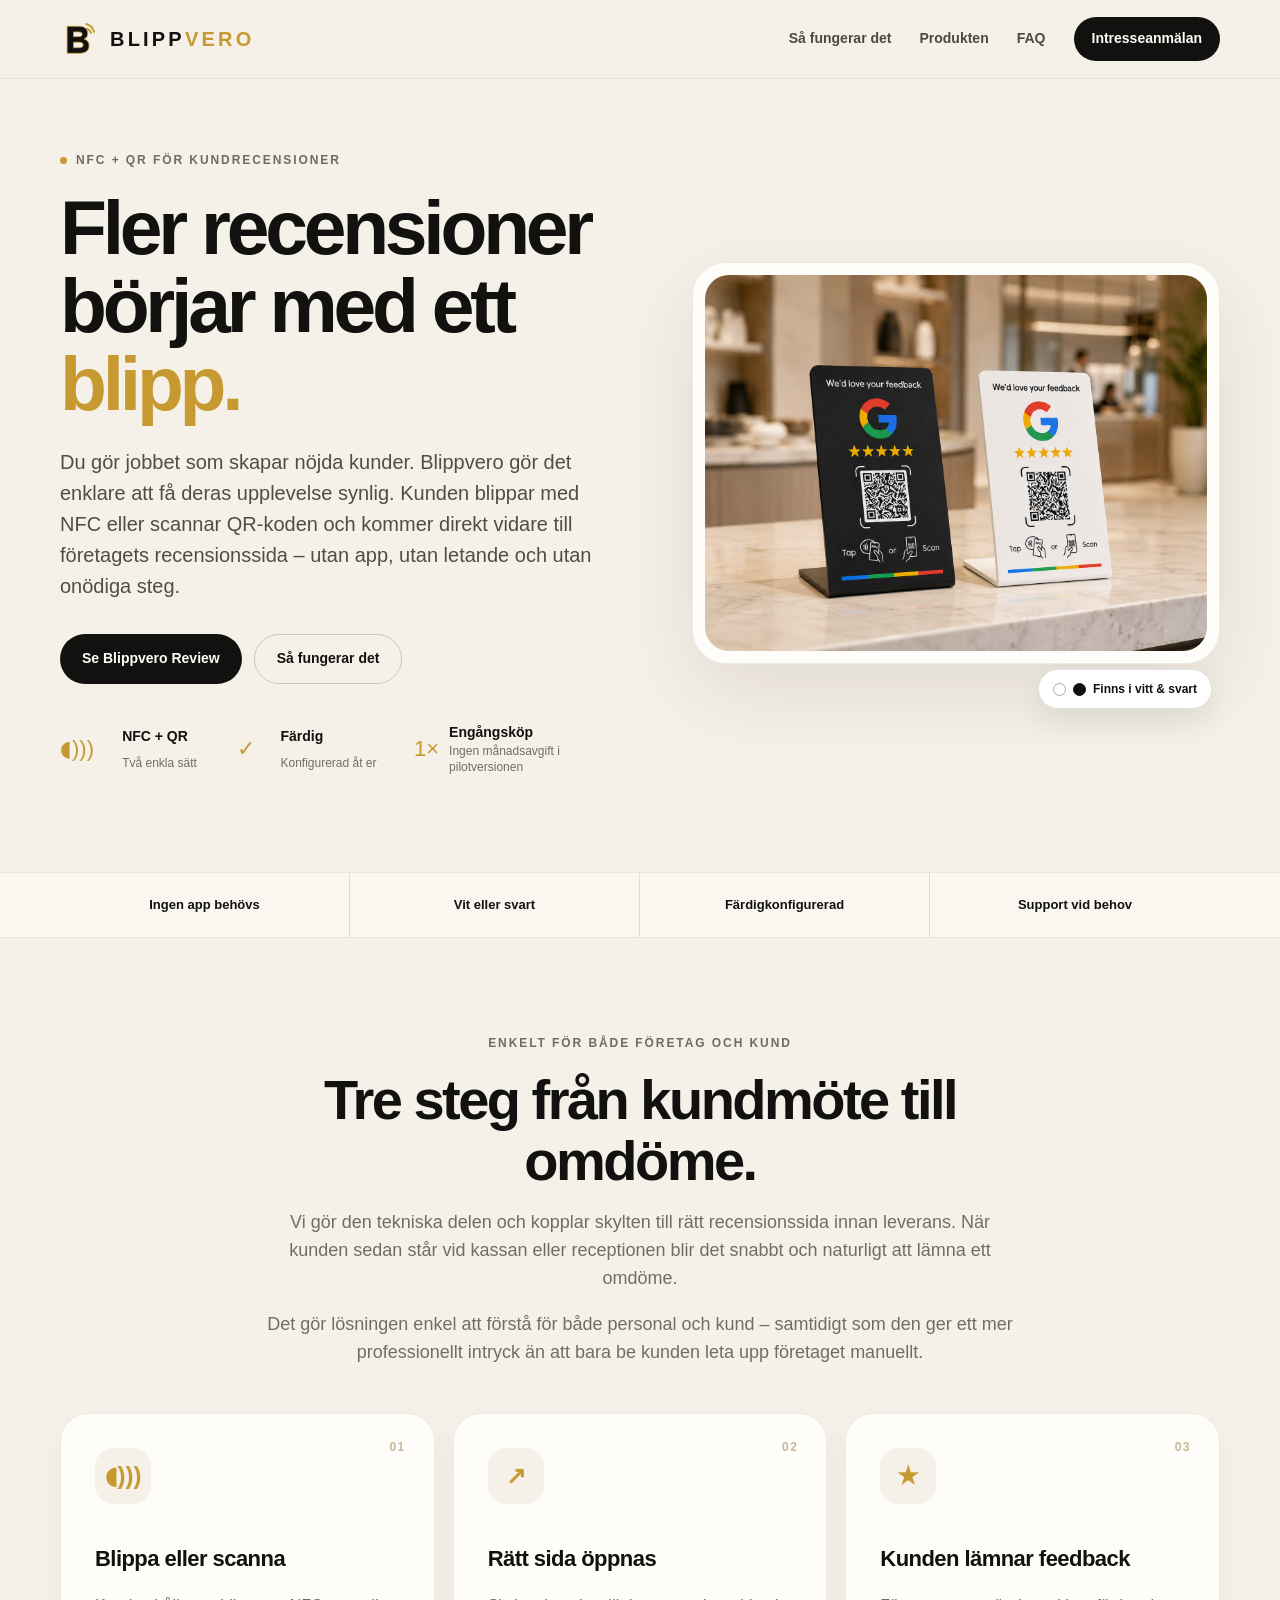
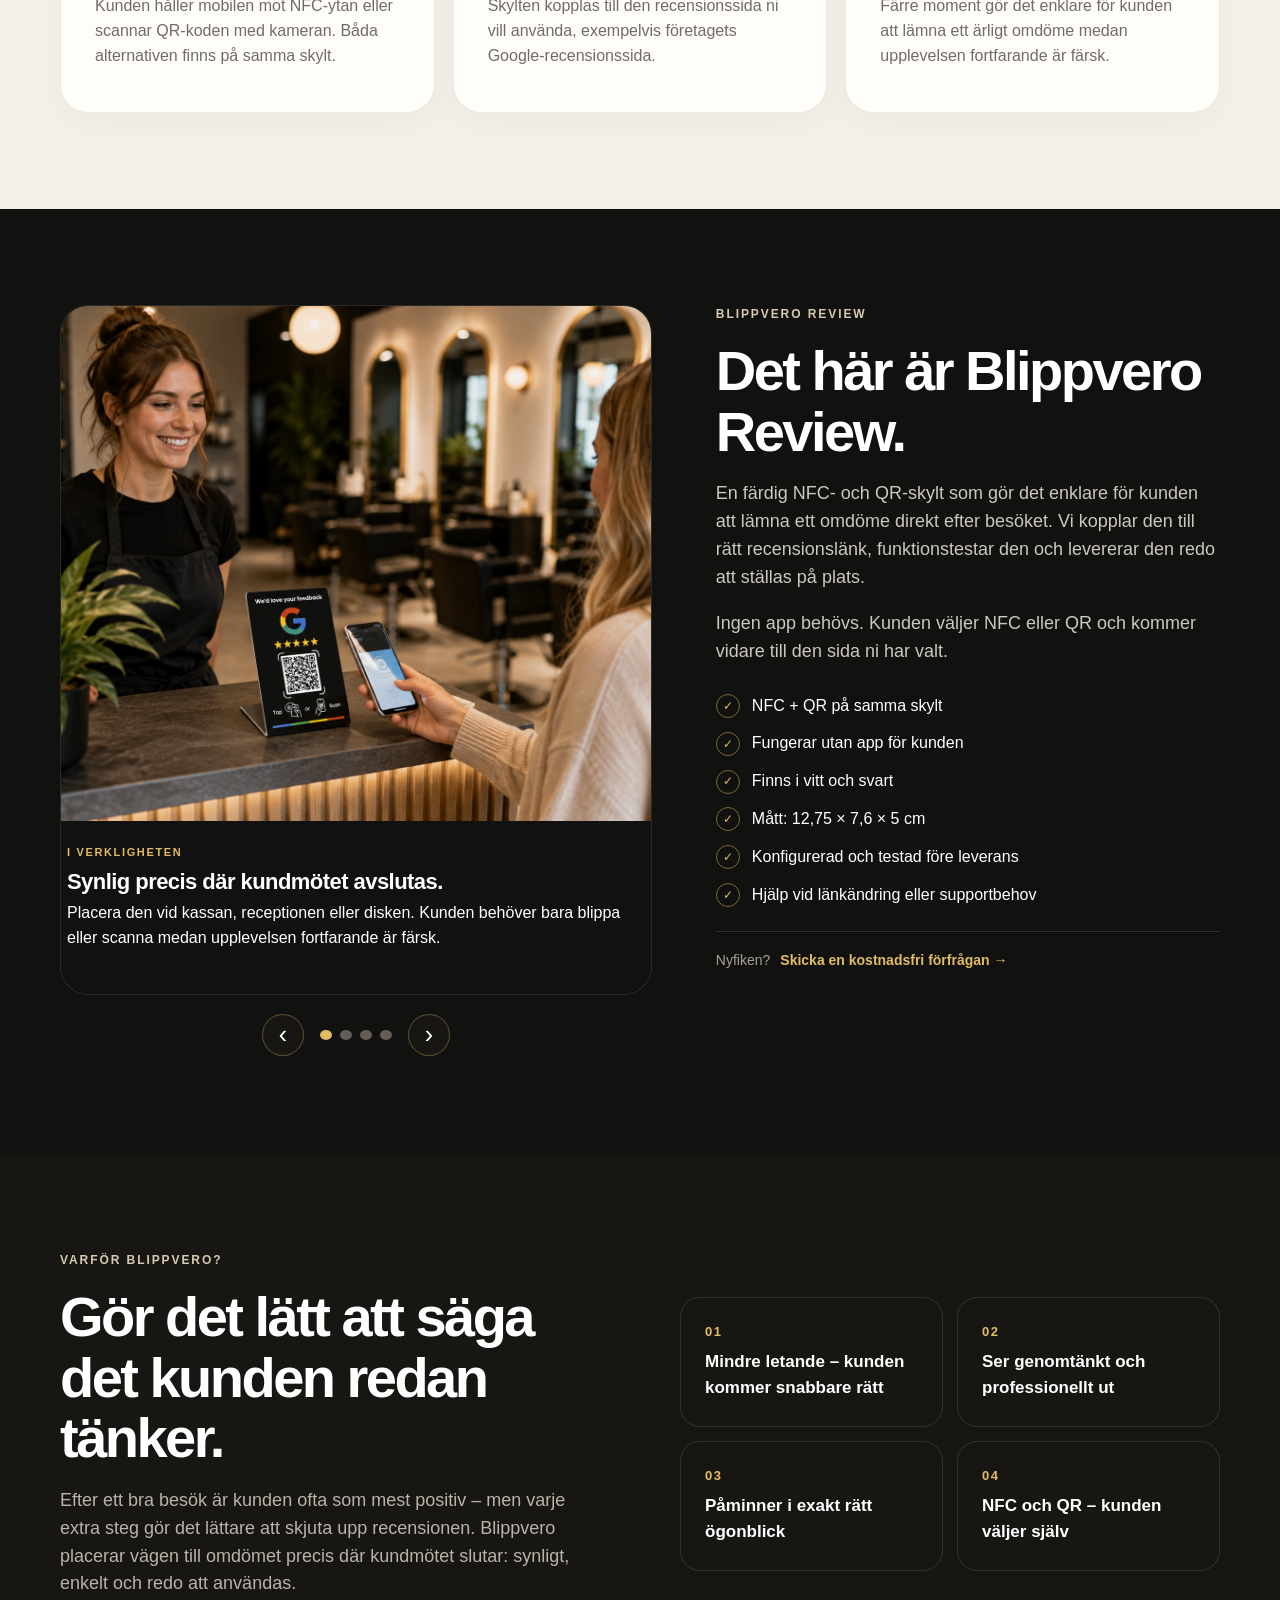
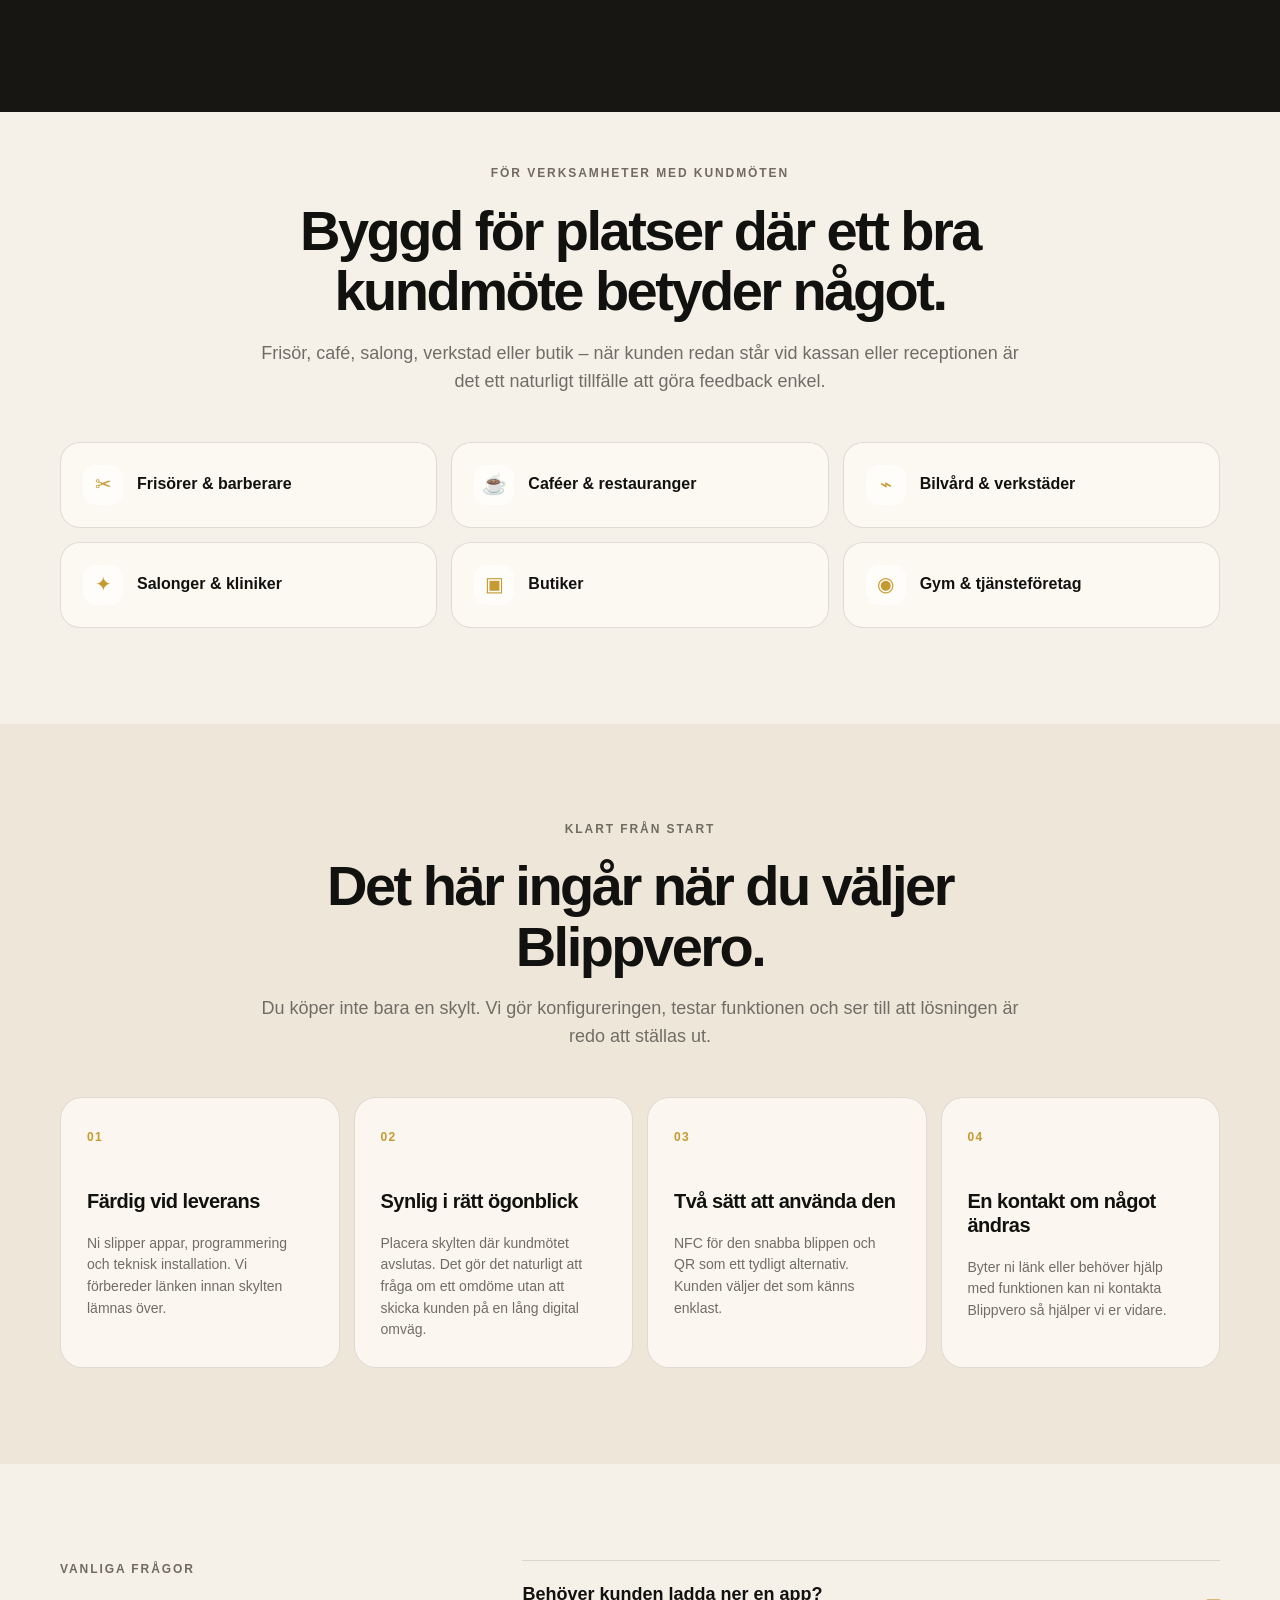
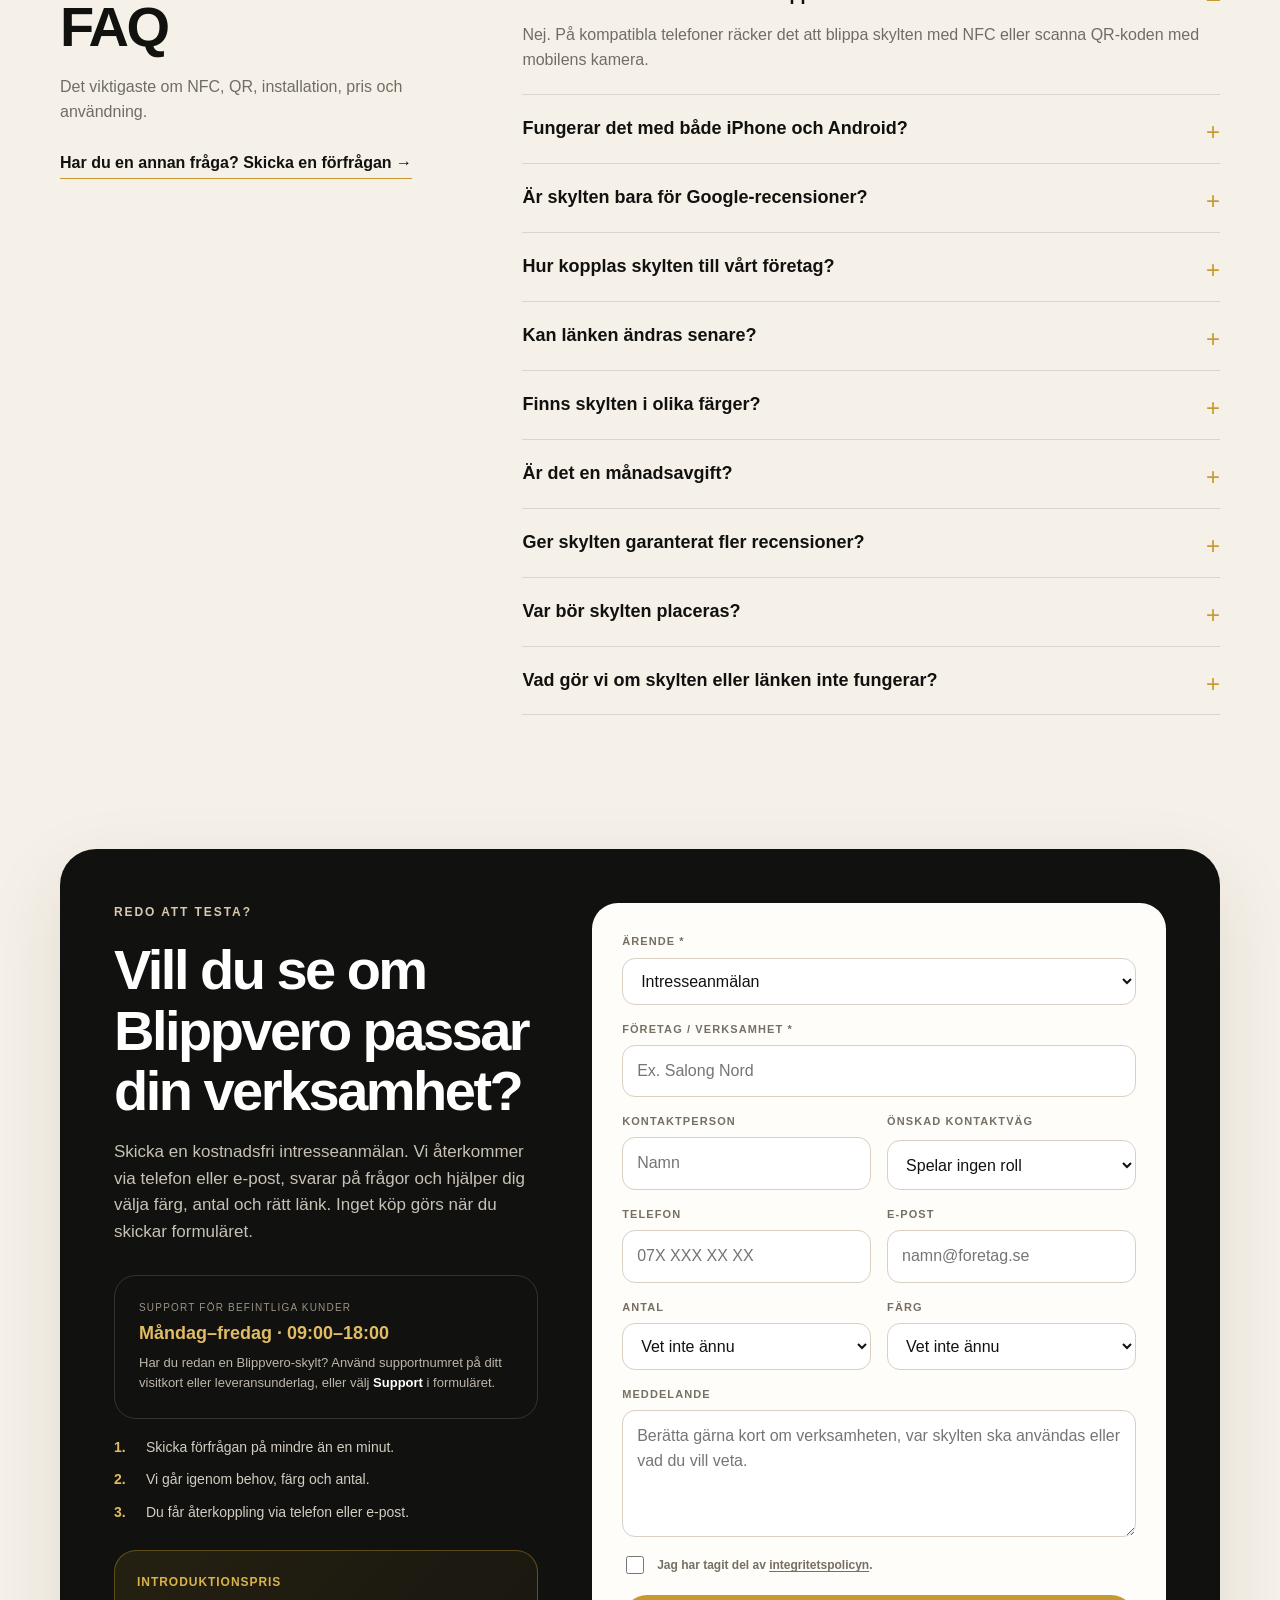
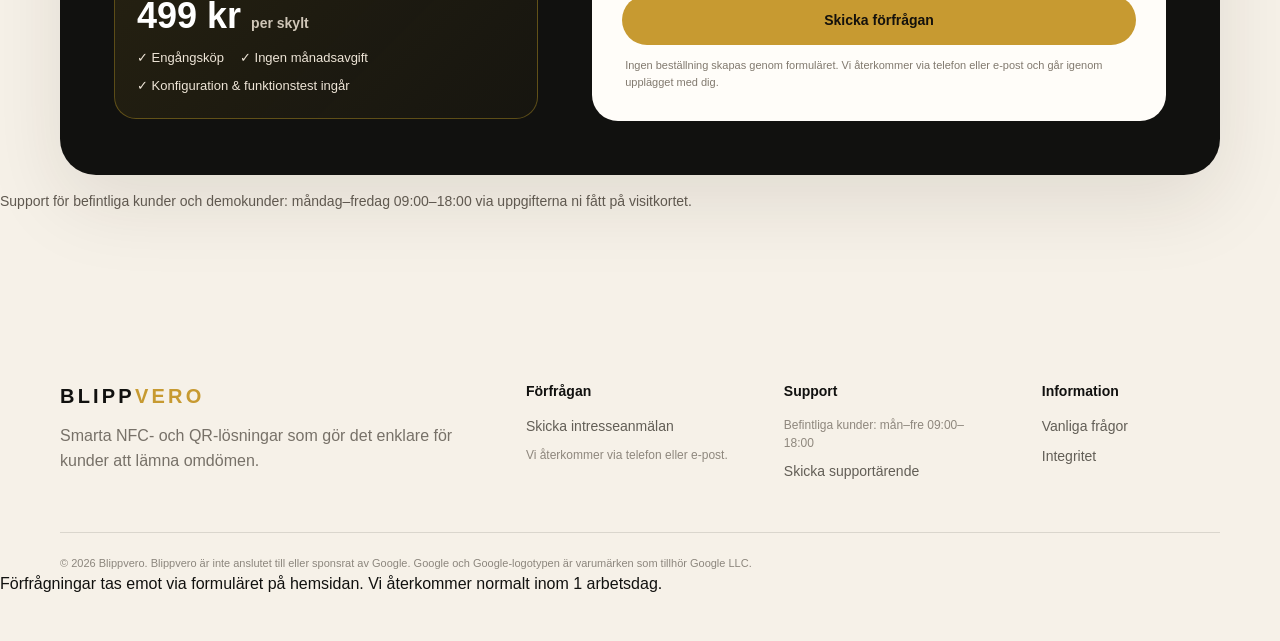
==== commit 5b12316d: "Add files via upload" ====
--- a/index.html
+++ b/index.html
@@ -29,15 +29,6 @@
 <nav aria-label="Mobilmeny" class="mobile-nav"><a href="#sa-fungerar-det">Så fungerar det</a><a href="#produkt">Produkten</a><a href="#faq">FAQ</a><a href="#kontakt">Intresseanmälan</a></nav>
 </header>
 <main id="top">
-
-
-
-
-
-
-
-
-
 <section class="hero section-pad">
 <div class="container hero-grid">
 <div class="hero-copy">
@@ -82,31 +73,6 @@
 <article class="step-card"><span class="step-no">03</span><div class="step-icon">★</div><h3>Kunden lämnar feedback</h3><p>Färre moment gör det enklare för kunden att lämna ett ärligt omdöme medan upplevelsen fortfarande är färsk.</p></article>
 </div>
 </div>
-</section><section class="why-section section-pad">
-<div class="container why-grid">
-<div>
-<div class="eyebrow light">Varför Blippvero?</div>
-<h2>Gör det lätt att säga det kunden redan tänker.</h2>
-<p>Efter ett bra besök är kunden ofta som mest positiv – men varje extra steg gör det lättare att skjuta upp recensionen. Blippvero placerar vägen till omdömet precis där kundmötet slutar: synligt, enkelt och redo att användas.</p>
-</div>
-<div class="why-cards"><div><b>01</b><span>Mindre letande – kunden kommer snabbare rätt</span></div><div><b>02</b><span>Ser genomtänkt och professionellt ut</span></div><div><b>03</b><span>Påminner i exakt rätt ögonblick</span></div><div><b>04</b><span>NFC och QR – kunden väljer själv</span></div></div>
-</div>
-</section><section class="use-cases section-pad compact-top">
-<div class="container">
-<div class="section-heading centered">
-<div class="eyebrow">För verksamheter med kundmöten</div>
-<h2>Byggd för platser där ett bra kundmöte betyder något.</h2>
-<p>Frisör, café, salong, verkstad eller butik – när kunden redan står vid kassan eller receptionen är det ett naturligt tillfälle att göra feedback enkel.</p>
-</div>
-<div class="case-grid">
-<div class="case-card"><span>✂</span><b>Frisörer &amp; barberare</b></div>
-<div class="case-card"><span>☕</span><b>Caféer &amp; restauranger</b></div>
-<div class="case-card"><span>⌁</span><b>Bilvård &amp; verkstäder</b></div>
-<div class="case-card"><span>✦</span><b>Salonger &amp; kliniker</b></div>
-<div class="case-card"><span>▣</span><b>Butiker</b></div>
-<div class="case-card"><span>◉</span><b>Gym &amp; tjänsteföretag</b></div>
-</div>
-</div>
 </section><section class="product-section section-pad" id="produkt">
 <div class="container product-grid product-grid-v6">
 <div class="product-gallery-v6">
@@ -171,8 +137,8 @@
 </div>
 <div class="product-copy">
 <div class="eyebrow light">Blippvero Review</div>
-<h2>Ser bra ut på disken. Jobbar i bakgrunden.</h2>
-<p>Ni får en färdig NFC- och QR-skylt som vi kopplar till rätt recensionslänk och funktionstestar före leverans. Ställ den där kunden naturligt passerar – resten ska kännas självklart.</p>
+<h2>Det här är Blippvero Review.</h2>
+<p>En färdig NFC- och QR-skylt som gör det enklare för kunden att lämna ett omdöme direkt efter besöket. Vi kopplar den till rätt recensionslänk, funktionstestar den och levererar den redo att ställas på plats.</p>
 <p>Ingen app behövs. Kunden väljer NFC eller QR och kommer vidare till den sida ni har valt.</p>
 <ul class="check-list">
 <li><span>✓</span> NFC + QR på samma skylt</li>
@@ -183,6 +149,35 @@
 <li><span>✓</span> Hjälp vid länkändring eller supportbehov</li>
 </ul>
 
+<div class="soft-cta">
+<span>Nyfiken?</span>
+<a href="#kontakt">Skicka en kostnadsfri förfrågan →</a>
+</div>
+</div>
+</div>
+</section><section class="why-section section-pad">
+<div class="container why-grid">
+<div>
+<div class="eyebrow light">Varför Blippvero?</div>
+<h2>Gör det lätt att säga det kunden redan tänker.</h2>
+<p>Efter ett bra besök är kunden ofta som mest positiv – men varje extra steg gör det lättare att skjuta upp recensionen. Blippvero placerar vägen till omdömet precis där kundmötet slutar: synligt, enkelt och redo att användas.</p>
+</div>
+<div class="why-cards"><div><b>01</b><span>Mindre letande – kunden kommer snabbare rätt</span></div><div><b>02</b><span>Ser genomtänkt och professionellt ut</span></div><div><b>03</b><span>Påminner i exakt rätt ögonblick</span></div><div><b>04</b><span>NFC och QR – kunden väljer själv</span></div></div>
+</div>
+</section><section class="use-cases section-pad compact-top">
+<div class="container">
+<div class="section-heading centered">
+<div class="eyebrow">För verksamheter med kundmöten</div>
+<h2>Byggd för platser där ett bra kundmöte betyder något.</h2>
+<p>Frisör, café, salong, verkstad eller butik – när kunden redan står vid kassan eller receptionen är det ett naturligt tillfälle att göra feedback enkel.</p>
+</div>
+<div class="case-grid">
+<div class="case-card"><span>✂</span><b>Frisörer &amp; barberare</b></div>
+<div class="case-card"><span>☕</span><b>Caféer &amp; restauranger</b></div>
+<div class="case-card"><span>⌁</span><b>Bilvård &amp; verkstäder</b></div>
+<div class="case-card"><span>✦</span><b>Salonger &amp; kliniker</b></div>
+<div class="case-card"><span>▣</span><b>Butiker</b></div>
+<div class="case-card"><span>◉</span><b>Gym &amp; tjänsteföretag</b></div>
 </div>
 </div>
 </section><section class="value-section section-pad">
@@ -224,8 +219,8 @@
 <div class="container contact-shell">
 <div class="contact-copy">
 <div class="eyebrow light">Redo att testa?</div>
-<h2>Gör det enklare för nästa nöjda kund att lämna ett omdöme.</h2>
-<p>Skicka en kostnadsfri intresseanmälan. Vi återkommer via telefon eller e-post, går igenom vilken färg och länk ni vill använda och svarar på frågor innan något bestäms.</p>
+<h2>Vill du se om Blippvero passar din verksamhet?</h2>
+<p>Skicka en kostnadsfri intresseanmälan. Vi återkommer via telefon eller e-post, svarar på frågor och hjälper dig välja färg, antal och rätt länk. Inget köp görs när du skickar formuläret.</p>
 <div class="hours-card support-only">
 <small>Support för befintliga kunder</small>
 <strong>Måndag–fredag · 09:00–18:00</strong>
@@ -236,7 +231,6 @@
 <div><b>2.</b><span>Vi går igenom behov, färg och antal.</span></div>
 <div><b>3.</b><span>Du får återkoppling via telefon eller e-post.</span></div>
 </div>
-
 <div class="final-offer">
 <span class="final-offer-label">Introduktionspris</span>
 <strong>499 kr <small>per skylt</small></strong>
--- a/styles.css
+++ b/styles.css
@@ -334,3 +334,264 @@
   .final-offer strong{font-size:31px}
   .final-offer-points{flex-direction:column;gap:6px}
 }
+
+
+/* ==========================================================
+   V10 – HARD LOCKED SLIDER
+   The outer viewport never changes size between slides.
+   ========================================================== */
+
+.fixed-slider{
+  width:100%;
+  max-width:100%;
+}
+
+.fixed-slider .slides{
+  position:relative !important;
+  height:690px !important;
+  min-height:690px !important;
+  max-height:690px !important;
+  overflow:hidden !important;
+  border-radius:28px !important;
+}
+
+.fixed-slider .slide,
+.fixed-slider .slide.active{
+  position:absolute !important;
+  inset:0 !important;
+  width:100% !important;
+  height:690px !important;
+  min-height:690px !important;
+  max-height:690px !important;
+  margin:0 !important;
+  padding:0 !important;
+
+  display:grid !important;
+  grid-template-rows:515px 175px !important;
+  align-items:stretch !important;
+
+  opacity:0;
+  visibility:hidden;
+  pointer-events:none;
+  transform:none !important;
+}
+
+.fixed-slider .slide.active{
+  opacity:1;
+  visibility:visible;
+  pointer-events:auto;
+  z-index:2;
+}
+
+.fixed-slider .stable-media{
+  width:100% !important;
+  height:515px !important;
+  min-height:515px !important;
+  max-height:515px !important;
+  overflow:hidden !important;
+  border-radius:24px 24px 0 0 !important;
+  box-sizing:border-box !important;
+  flex:none !important;
+}
+
+.fixed-slider .stable-media > img{
+  width:100% !important;
+  height:100% !important;
+  min-width:0 !important;
+  min-height:0 !important;
+  max-width:none !important;
+  max-height:none !important;
+  display:block !important;
+}
+
+.fixed-slider .media-cover > img{
+  object-fit:cover !important;
+  object-position:center !important;
+}
+
+.fixed-slider .media-contain > img{
+  object-fit:contain !important;
+  object-position:center !important;
+  padding:18px !important;
+  box-sizing:border-box !important;
+}
+
+.fixed-slider .pair-media{
+  height:515px !important;
+  min-height:515px !important;
+  max-height:515px !important;
+  display:grid !important;
+  grid-template-rows:425px 90px !important;
+  padding:0 !important;
+}
+
+.fixed-slider .pair-media > img{
+  width:100% !important;
+  height:425px !important;
+  min-height:425px !important;
+  max-height:425px !important;
+  object-fit:cover !important;
+  object-position:center !important;
+  flex:none !important;
+}
+
+.fixed-slider .stable-pair-labels{
+  height:90px !important;
+  min-height:90px !important;
+  max-height:90px !important;
+  overflow:hidden !important;
+}
+
+.fixed-slider .stable-copy{
+  width:100% !important;
+  height:175px !important;
+  min-height:175px !important;
+  max-height:175px !important;
+  overflow:hidden !important;
+  padding:18px 6px 0 !important;
+  box-sizing:border-box !important;
+}
+
+.fixed-slider .stable-copy h3{
+  margin:5px 0 7px !important;
+  line-height:1.16 !important;
+}
+
+.fixed-slider .stable-copy p{
+  margin:0 !important;
+}
+
+.fixed-slider .slider-controls{
+  position:relative;
+  z-index:5;
+  min-height:48px;
+  margin-top:16px !important;
+}
+
+.soft-cta{
+  margin-top:24px;
+  padding-top:18px;
+  border-top:1px solid rgba(255,255,255,.12);
+  display:flex;
+  align-items:center;
+  gap:10px;
+  flex-wrap:wrap;
+  font-size:14px;
+}
+
+.soft-cta span{
+  color:#a9a196;
+}
+
+.soft-cta a{
+  color:var(--gold-2);
+  font-weight:750;
+}
+
+@media(max-width:900px){
+  .fixed-slider .slides{
+    height:590px !important;
+    min-height:590px !important;
+    max-height:590px !important;
+  }
+
+  .fixed-slider .slide,
+  .fixed-slider .slide.active{
+    height:590px !important;
+    min-height:590px !important;
+    max-height:590px !important;
+    grid-template-rows:420px 170px !important;
+  }
+
+  .fixed-slider .stable-media{
+    height:420px !important;
+    min-height:420px !important;
+    max-height:420px !important;
+  }
+
+  .fixed-slider .pair-media{
+    height:420px !important;
+    min-height:420px !important;
+    max-height:420px !important;
+    grid-template-rows:345px 75px !important;
+  }
+
+  .fixed-slider .pair-media > img{
+    height:345px !important;
+    min-height:345px !important;
+    max-height:345px !important;
+  }
+
+  .fixed-slider .stable-pair-labels{
+    height:75px !important;
+    min-height:75px !important;
+    max-height:75px !important;
+  }
+
+  .fixed-slider .stable-copy{
+    height:170px !important;
+    min-height:170px !important;
+    max-height:170px !important;
+  }
+}
+
+@media(max-width:620px){
+  .fixed-slider .slides{
+    height:520px !important;
+    min-height:520px !important;
+    max-height:520px !important;
+  }
+
+  .fixed-slider .slide,
+  .fixed-slider .slide.active{
+    height:520px !important;
+    min-height:520px !important;
+    max-height:520px !important;
+    grid-template-rows:350px 170px !important;
+  }
+
+  .fixed-slider .stable-media{
+    height:350px !important;
+    min-height:350px !important;
+    max-height:350px !important;
+  }
+
+  .fixed-slider .pair-media{
+    height:350px !important;
+    min-height:350px !important;
+    max-height:350px !important;
+    grid-template-rows:286px 64px !important;
+  }
+
+  .fixed-slider .pair-media > img{
+    height:286px !important;
+    min-height:286px !important;
+    max-height:286px !important;
+  }
+
+  .fixed-slider .stable-pair-labels{
+    height:64px !important;
+    min-height:64px !important;
+    max-height:64px !important;
+  }
+
+  .fixed-slider .stable-copy{
+    height:170px !important;
+    min-height:170px !important;
+    max-height:170px !important;
+    padding:13px 2px 0 !important;
+  }
+
+  .fixed-slider .stable-copy h3{
+    font-size:19px !important;
+  }
+
+  .fixed-slider .stable-copy p{
+    font-size:12.5px !important;
+    line-height:1.4 !important;
+  }
+
+  .fixed-slider .media-contain > img{
+    padding:8px !important;
+  }
+}
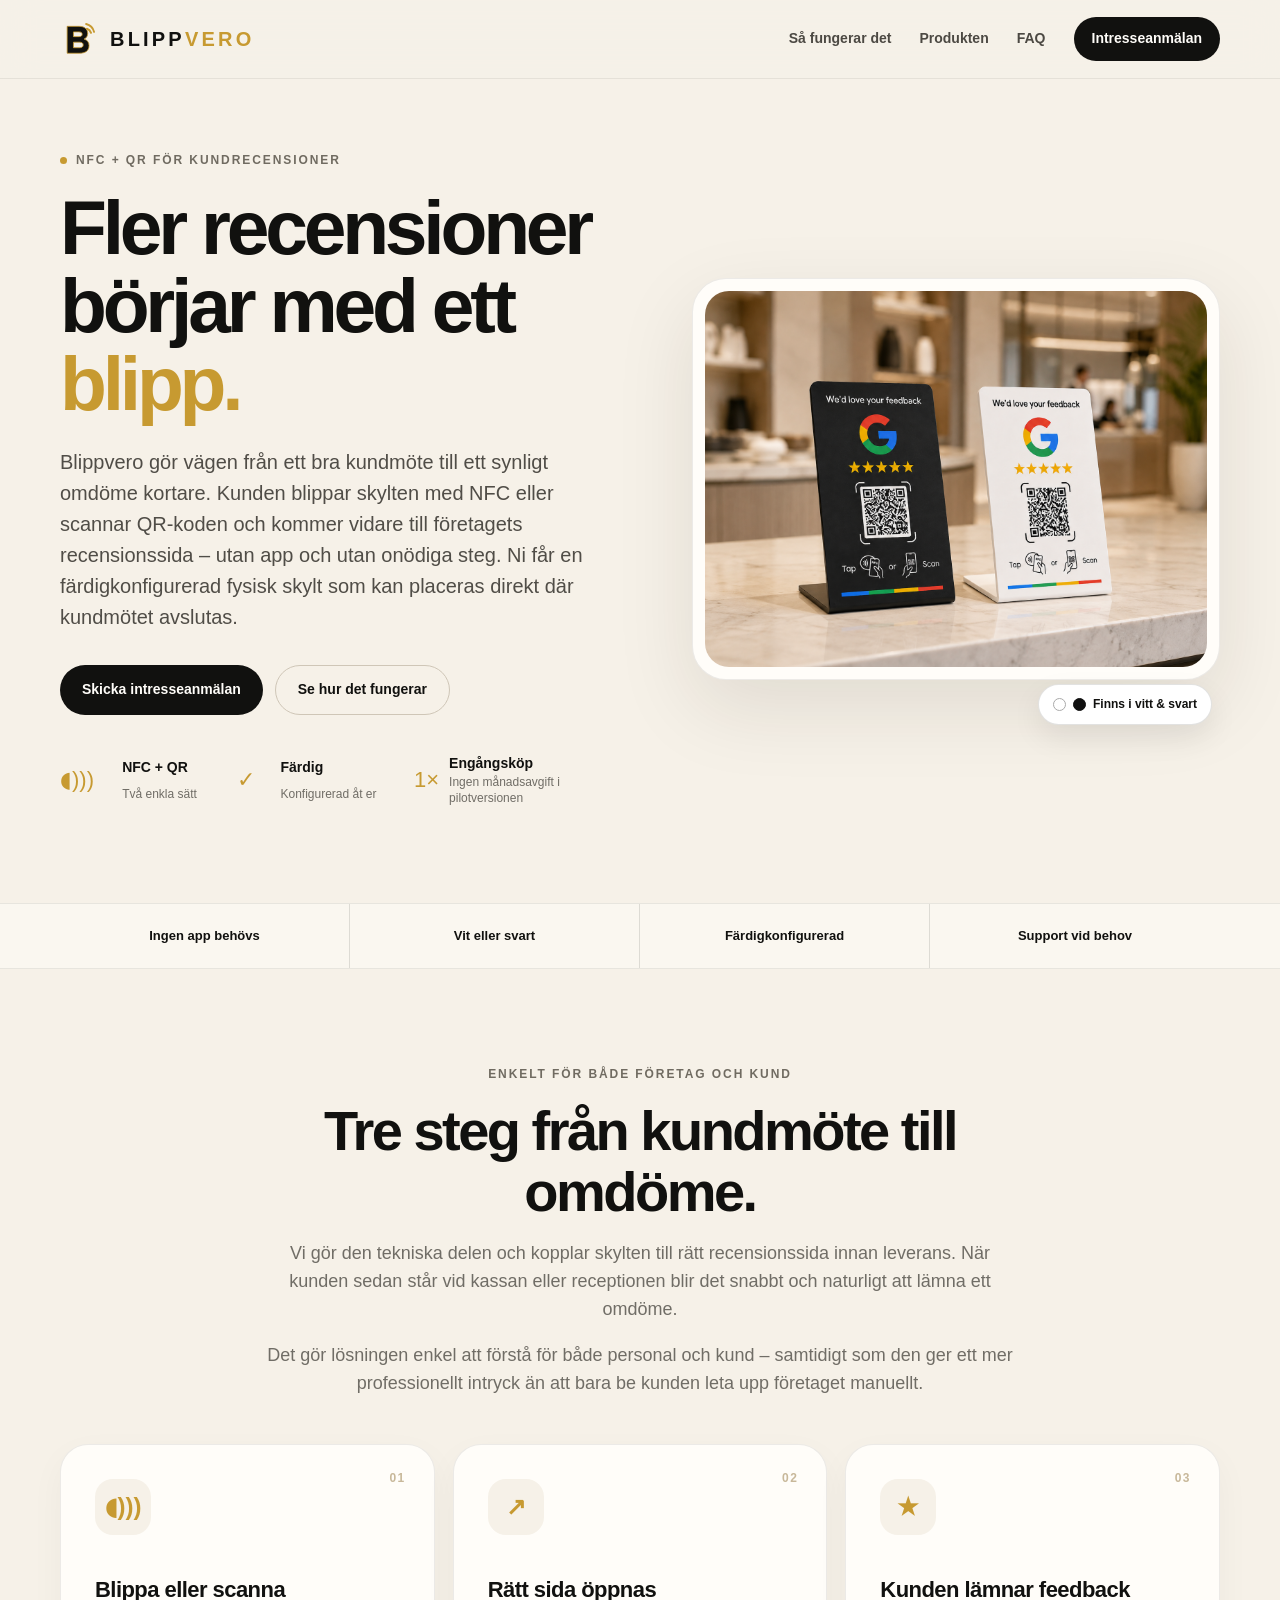
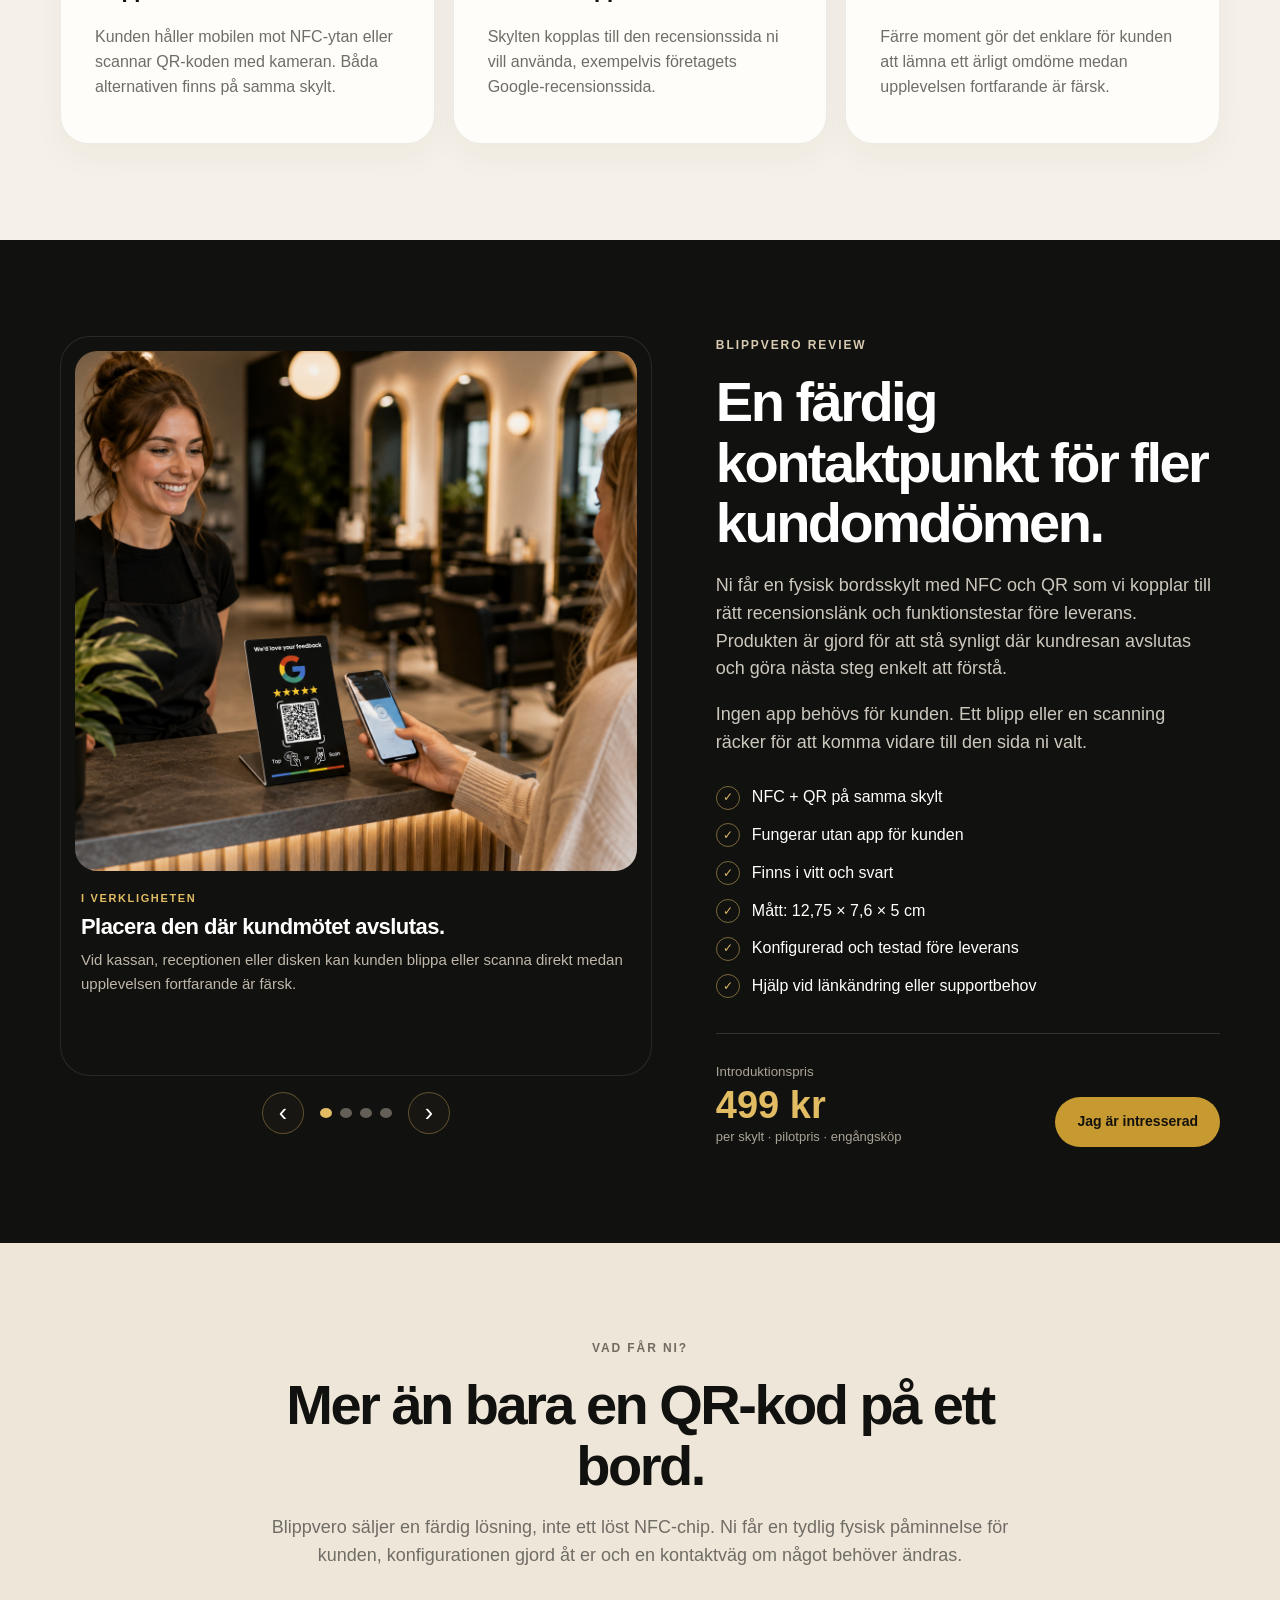
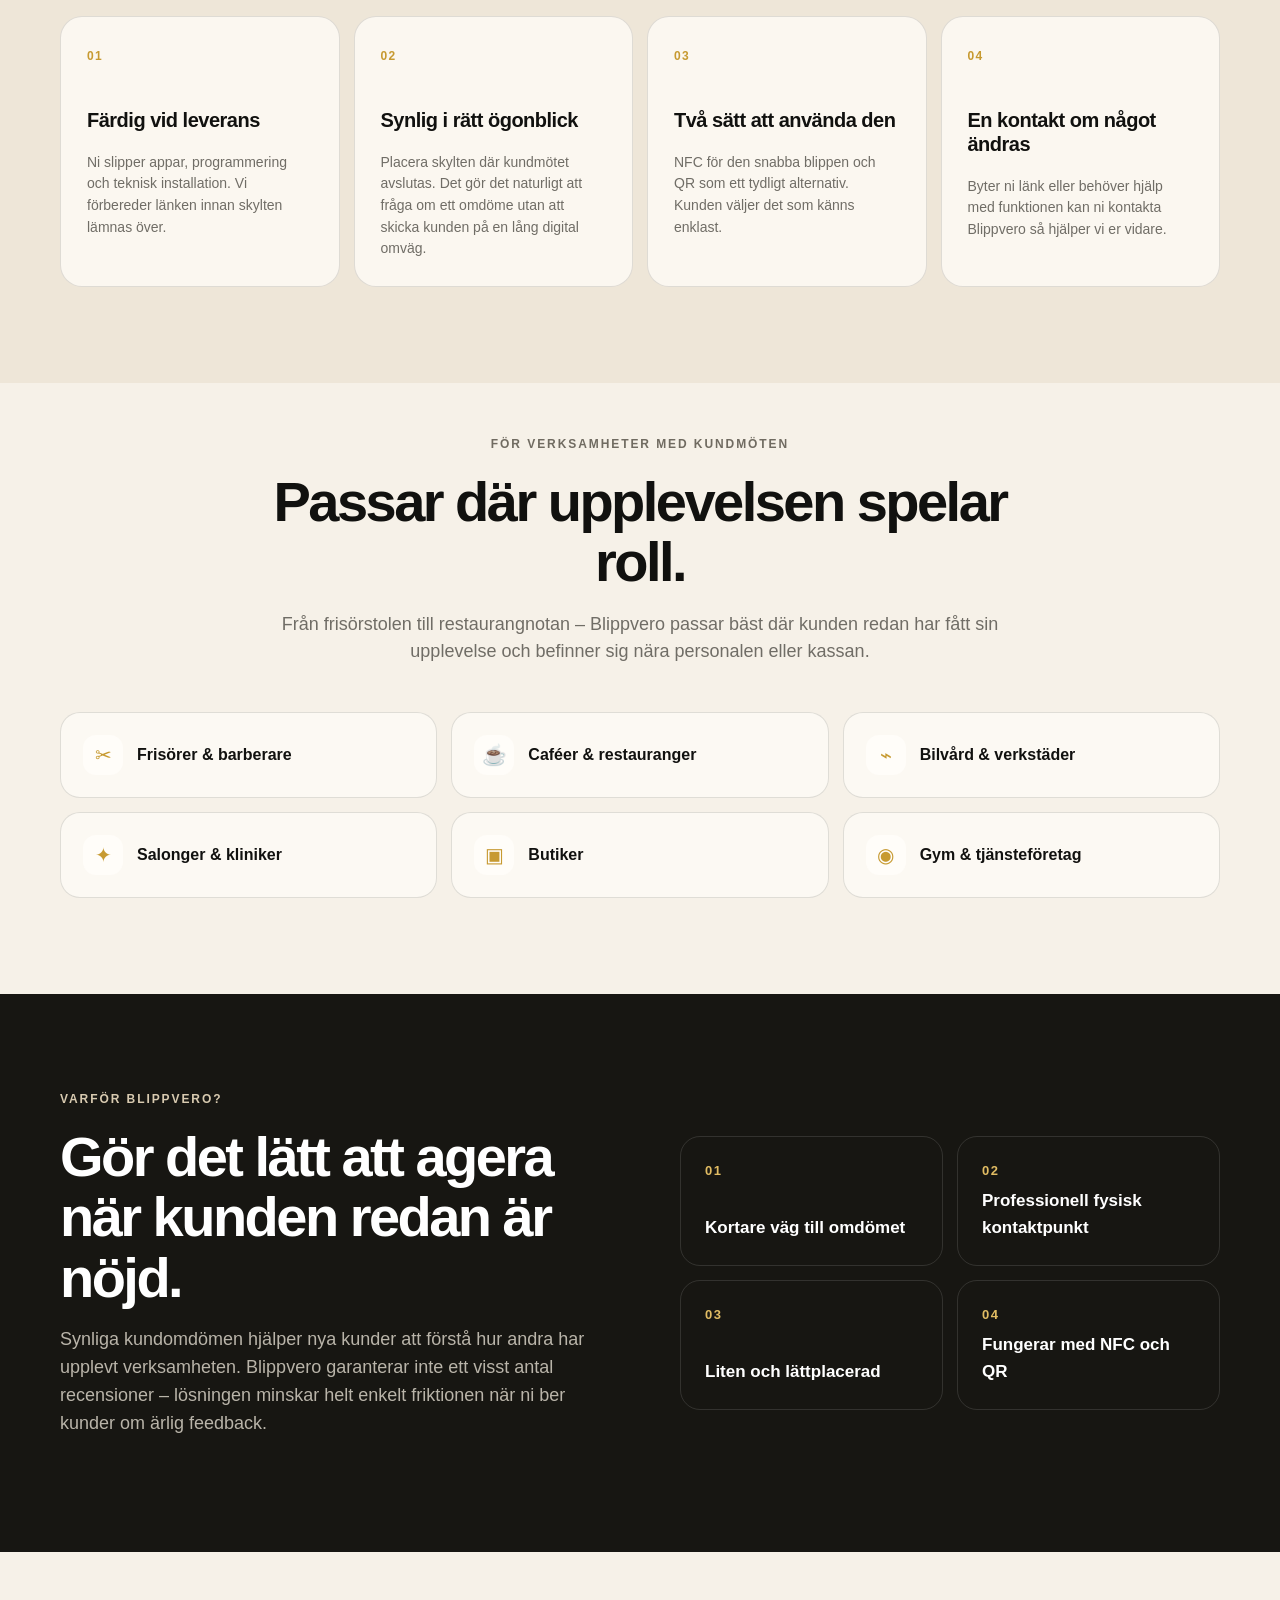
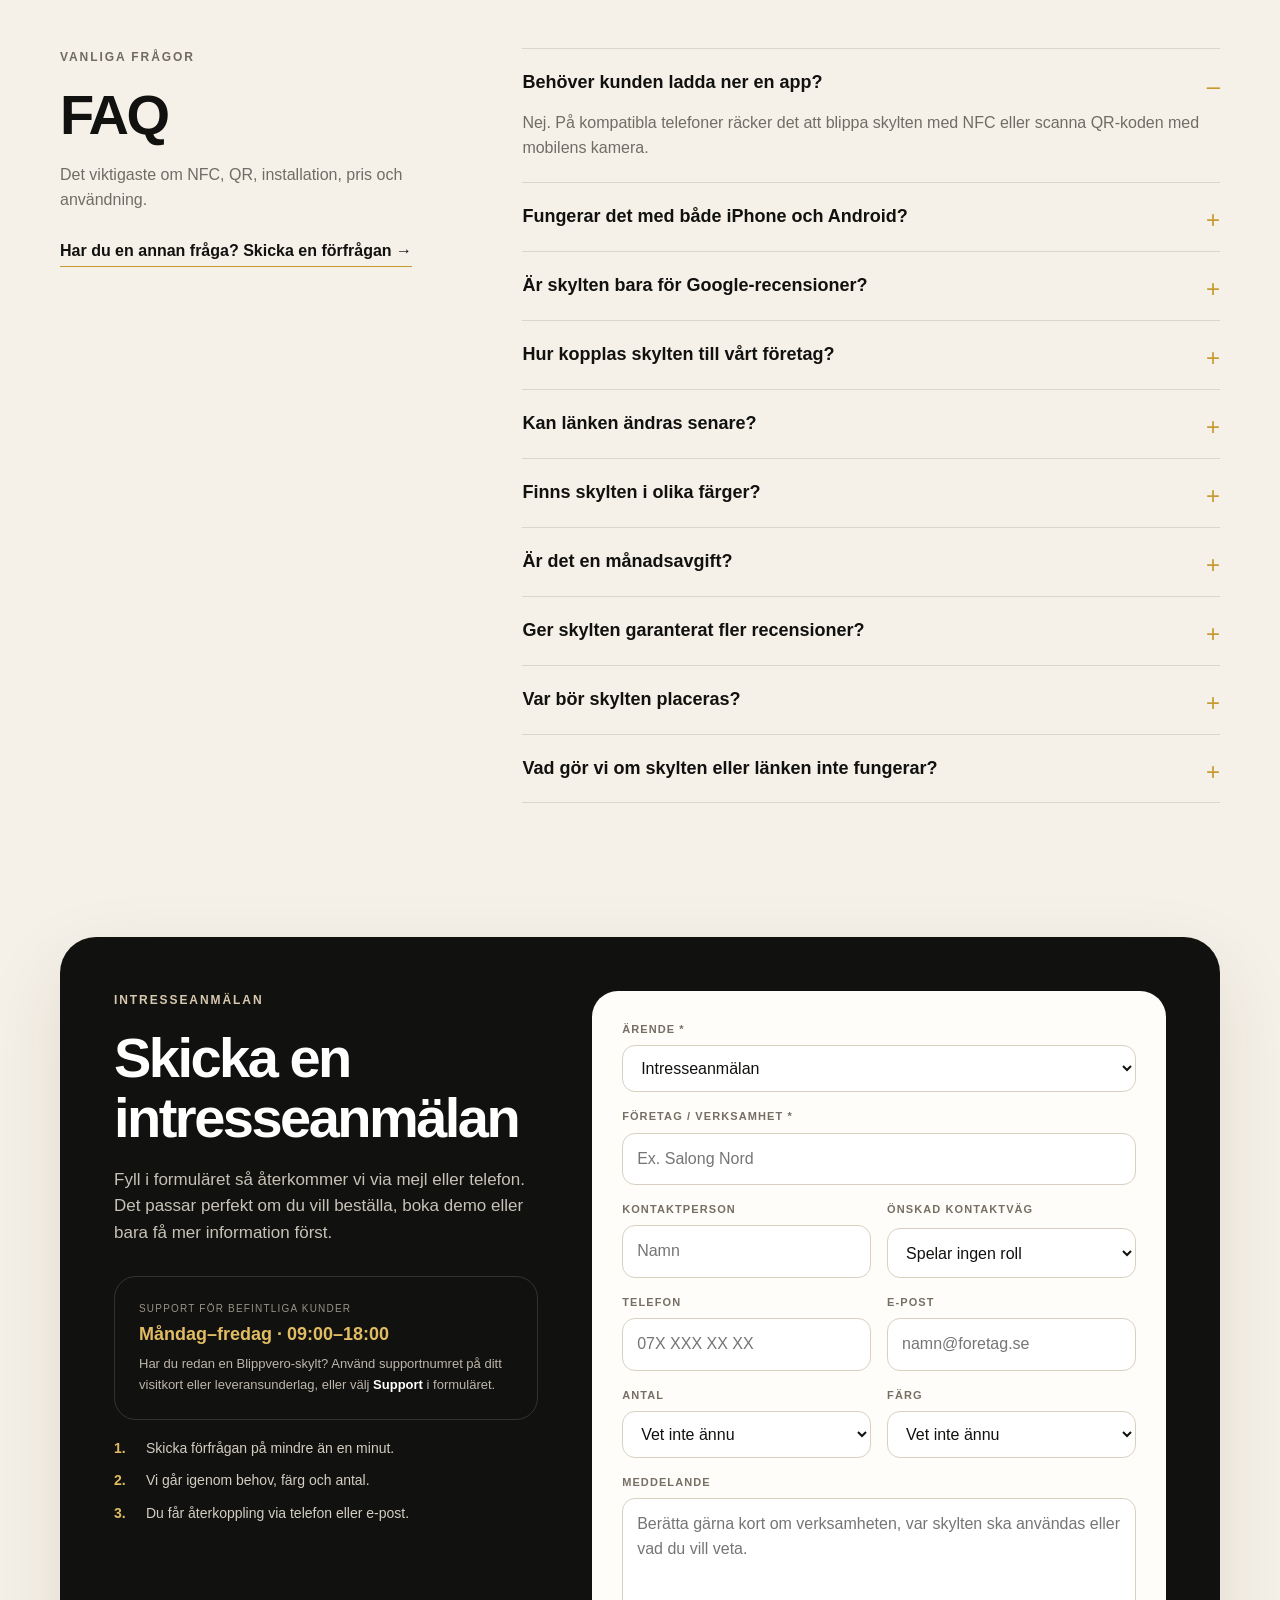
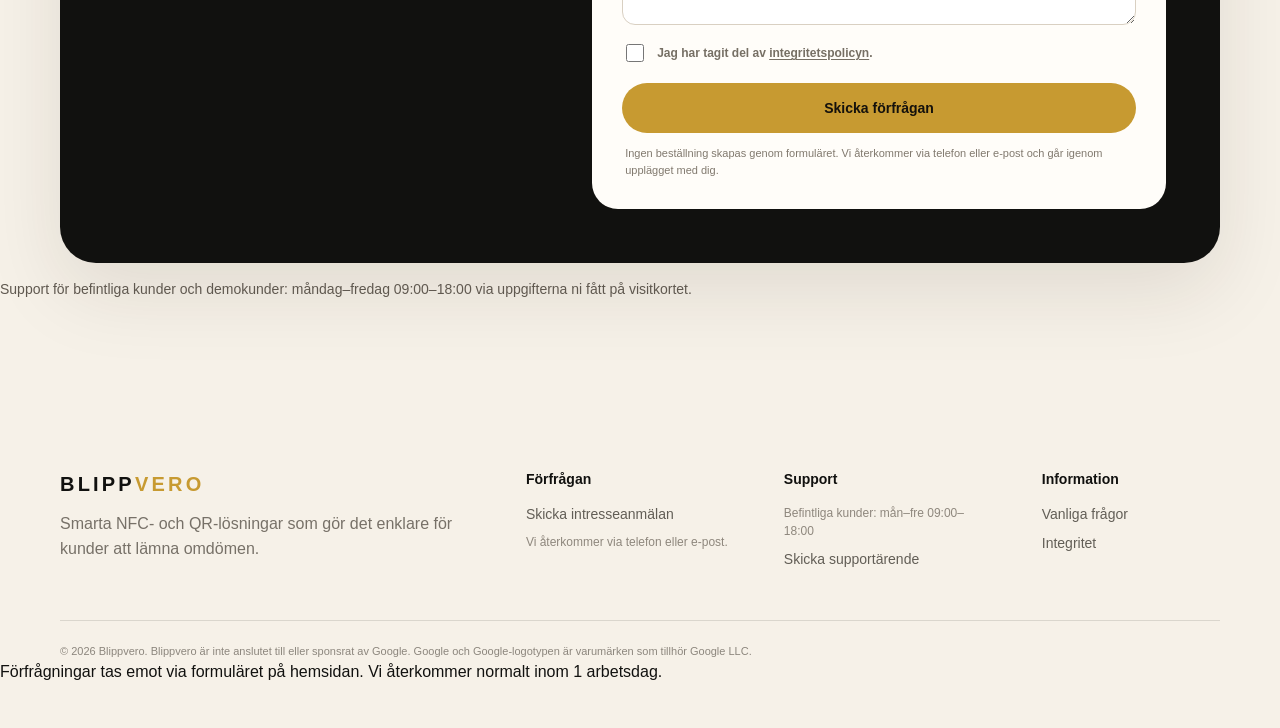
==== commit ad974594: "Add files via upload" ====
--- a/index.html
+++ b/index.html
@@ -23,10 +23,20 @@
 </span>
 <span class="brand-word">BLIPP<span>VERO</span></span>
 </a>
-<nav aria-label="Huvudmeny" class="desktop-nav"><a href="#sa-fungerar-det">Så fungerar det</a><a href="#produkt">Produkten</a><a href="#faq">FAQ</a><a class="nav-cta" href="#kontakt">Intresseanmälan</a></nav>
+<nav aria-label="Huvudmeny" class="desktop-nav">
+<a href="#sa-fungerar-det">Så fungerar det</a>
+<a href="#produkt">Produkten</a>
+<a href="#faq">FAQ</a>
+<a class="nav-cta" href="#kontakt">Intresseanmälan</a>
+</nav>
 <button aria-expanded="false" aria-label="Öppna meny" class="menu-btn" type="button">☰</button>
 </div>
-<nav aria-label="Mobilmeny" class="mobile-nav"><a href="#sa-fungerar-det">Så fungerar det</a><a href="#produkt">Produkten</a><a href="#faq">FAQ</a><a href="#kontakt">Intresseanmälan</a></nav>
+<nav aria-label="Mobilmeny" class="mobile-nav">
+<a href="#sa-fungerar-det">Så fungerar det</a>
+<a href="#produkt">Produkten</a>
+<a href="#faq">FAQ</a>
+<a href="#kontakt">Intresseanmälan</a>
+</nav>
 </header>
 <main id="top">
 <section class="hero section-pad">
@@ -34,10 +44,10 @@
 <div class="hero-copy">
 <div class="eyebrow"><span class="gold-dot"></span> NFC + QR för kundrecensioner</div>
 <h1>Fler recensioner börjar med ett <span class="gold-text">blipp.</span></h1>
-<p class="hero-lead">Du gör jobbet som skapar nöjda kunder. Blippvero gör det enklare att få deras upplevelse synlig. Kunden blippar med NFC eller scannar QR-koden och kommer direkt vidare till företagets recensionssida – utan app, utan letande och utan onödiga steg.</p>
+<p class="hero-lead">Blippvero gör vägen från ett bra kundmöte till ett synligt omdöme kortare. Kunden blippar skylten med NFC eller scannar QR-koden och kommer vidare till företagets recensionssida – utan app och utan onödiga steg. Ni får en färdigkonfigurerad fysisk skylt som kan placeras direkt där kundmötet avslutas.</p>
 <div class="hero-actions">
-<a class="btn btn-dark" href="#produkt">Se Blippvero Review</a>
-<a class="btn btn-light" href="#sa-fungerar-det">Så fungerar det</a>
+<a class="btn btn-dark" href="#kontakt">Skicka intresseanmälan</a>
+<a class="btn btn-light" href="#sa-fungerar-det">Se hur det fungerar</a>
 </div>
 <div aria-label="Produktfördelar" class="feature-row">
 <div><span class="mini-icon">◖)))</span><b>NFC + QR</b><small>Två enkla sätt</small></div>
@@ -53,14 +63,16 @@
 <div class="color-pill"><span class="swatch white"></span><span class="swatch black"></span> Finns i vitt &amp; svart</div>
 </div>
 </div>
-</section><section class="trust-strip">
+</section>
+<section class="trust-strip">
 <div class="container trust-grid">
 <span>Ingen app behövs</span>
 <span>Vit eller svart</span>
 <span>Färdigkonfigurerad</span>
 <span>Support vid behov</span>
 </div>
-</section><section class="section-pad" id="sa-fungerar-det">
+</section>
+<section class="section-pad" id="sa-fungerar-det">
 <div class="container">
 <div class="section-heading centered">
 <div class="eyebrow">Enkelt för både företag och kund</div>
@@ -73,53 +85,68 @@
 <article class="step-card"><span class="step-no">03</span><div class="step-icon">★</div><h3>Kunden lämnar feedback</h3><p>Färre moment gör det enklare för kunden att lämna ett ärligt omdöme medan upplevelsen fortfarande är färsk.</p></article>
 </div>
 </div>
-</section><section class="product-section section-pad" id="produkt">
+</section>
+<section class="product-section section-pad" id="produkt">
 <div class="container product-grid product-grid-v6">
 <div class="product-gallery-v6">
-<div aria-label="Bildspel för Blippvero Review" class="slider product-slider fixed-slider">
+<div aria-label="Bildspel för Blippvero Review" class="slider product-slider">
 <div class="slides">
 <div class="slide active">
-<div class="stable-media media-cover">
-<img alt="Kund använder Blippvero Review på en frisörsalong" loading="eager" src="slide-salon.png"/>
-</div>
-<div class="stable-copy">
+<div class="slide-image-wrap lifestyle-slide">
+<img alt="Kund använder en svart Blippvero Review-skylt på en frisörsalong" loading="eager" src="slide-salon.png"/>
+</div>
+<div class="slide-copy">
 <span class="slide-kicker">I verkligheten</span>
-<h3>Synlig precis där kundmötet avslutas.</h3>
-<p>Placera den vid kassan, receptionen eller disken. Kunden behöver bara blippa eller scanna medan upplevelsen fortfarande är färsk.</p>
+<h3>Placera den där kundmötet avslutas.</h3>
+<p>Vid kassan, receptionen eller disken kan kunden blippa eller scanna direkt medan upplevelsen fortfarande är färsk.</p>
 </div>
 </div>
 <div class="slide">
-<div class="stable-media pair-media">
+<div class="slide-image-wrap pair-slide-wrap">
 <img alt="Svart och vit Blippvero Review-skylt bredvid varandra" loading="lazy" src="slide-products.png"/>
-<div class="stable-pair-labels">
-<div class="stable-pair-label"><span class="dot-swatch black"></span><div><b>Svart</b><small>Kontrastrik &amp; stilren</small></div></div>
-<div class="stable-pair-label"><span class="dot-swatch white"></span><div><b>Vit</b><small>Ljus &amp; diskret</small></div></div>
-</div>
-</div>
-<div class="stable-copy">
+<div aria-label="Färger på skyltarna" class="pair-labels exact-pair-labels">
+<div class="pair-label pair-label-black">
+<span class="dot-swatch black"></span>
+<div><b>Svart</b><small>Kontrastrik &amp; stilren</small></div>
+</div>
+<div class="pair-label pair-label-white">
+<span class="dot-swatch white"></span>
+<div><b>Vit</b><small>Ljus &amp; diskret</small></div>
+</div>
+</div>
+</div>
+<div class="slide-copy">
 <span class="slide-kicker">Två färger</span>
-<h3>Välj uttrycket som passar lokalen.</h3>
-<p>Samma funktion i båda modellerna. Den svarta syns tydligt i ljusa miljöer, medan den vita smälter in diskret.</p>
-</div>
-</div>
-<div class="slide">
-<div class="stable-media media-contain">
-<img alt="Vit Blippvero Review med måtten 12,75 x 7,6 x 5 cm" loading="lazy" src="dimensions-white.png"/>
-</div>
-<div class="stable-copy">
+<h3>Samma funktion – välj uttrycket som passar lokalen.</h3>
+<p>Den svarta modellen syns tydligt i ljusa miljöer medan den vita smälter in fint på ljusa diskar och receptioner.</p>
+</div>
+</div>
+<div class="slide dimensions-slide single-dimension-slide">
+<figure class="dimension-card dimension-card-full">
+<img alt="Vit Blippvero Review-skylt med måtten 12,75 cm hög, 7,6 cm bred och 5 cm djup" loading="lazy" src="dimensions-white.png"/>
+<figcaption>
+<b>Vit modell</b>
+<span>12,75 cm hög · 7,6 cm bred · 5 cm djup</span>
+</figcaption>
+</figure>
+<div class="slide-copy">
 <span class="slide-kicker">Mått – vit</span>
 <h3>Kompakt nog för disken.</h3>
-<p>12,75 cm hög, 7,6 cm bred och 5 cm djup. Liten yta – tydlig funktion.</p>
-</div>
-</div>
-<div class="slide">
-<div class="stable-media media-contain">
-<img alt="Svart Blippvero Review med måtten 12,75 x 7,6 x 5 cm" loading="lazy" src="dimensions-black.png"/>
-</div>
-<div class="stable-copy">
+<p>Tar liten plats men är tillräckligt stor för att QR-koden och NFC-funktionen ska vara enkla att upptäcka.</p>
+</div>
+</div>
+<div class="slide dimensions-slide single-dimension-slide">
+<figure class="dimension-card dimension-card-full dark-dimension-card">
+<img alt="Svart Blippvero Review-skylt med måtten 12,75 cm hög, 7,6 cm bred och 5 cm djup" loading="lazy" src="dimensions-black.png"/>
+<figcaption>
+<b>Svart modell</b>
+<span>12,75 cm hög · 7,6 cm bred · 5 cm djup</span>
+</figcaption>
+</figure>
+<div class="slide-copy">
 <span class="slide-kicker">Mått – svart</span>
 <h3>Samma format i svart.</h3>
-<p>Exakt samma mått och funktion som den vita modellen. Endast uttrycket skiljer sig.</p>
+<p>Den svarta modellen har exakt samma mått och funktion som den vita – endast färgen skiljer.</p>
 </div>
 </div>
 </div>
@@ -137,9 +164,9 @@
 </div>
 <div class="product-copy">
 <div class="eyebrow light">Blippvero Review</div>
-<h2>Det här är Blippvero Review.</h2>
-<p>En färdig NFC- och QR-skylt som gör det enklare för kunden att lämna ett omdöme direkt efter besöket. Vi kopplar den till rätt recensionslänk, funktionstestar den och levererar den redo att ställas på plats.</p>
-<p>Ingen app behövs. Kunden väljer NFC eller QR och kommer vidare till den sida ni har valt.</p>
+<h2>En färdig kontaktpunkt för fler kundomdömen.</h2>
+<p>Ni får en fysisk bordsskylt med NFC och QR som vi kopplar till rätt recensionslänk och funktionstestar före leverans. Produkten är gjord för att stå synligt där kundresan avslutas och göra nästa steg enkelt att förstå.</p>
+<p>Ingen app behövs för kunden. Ett blipp eller en scanning räcker för att komma vidare till den sida ni valt.</p>
 <ul class="check-list">
 <li><span>✓</span> NFC + QR på samma skylt</li>
 <li><span>✓</span> Fungerar utan app för kunden</li>
@@ -148,28 +175,34 @@
 <li><span>✓</span> Konfigurerad och testad före leverans</li>
 <li><span>✓</span> Hjälp vid länkändring eller supportbehov</li>
 </ul>
-
-<div class="soft-cta">
-<span>Nyfiken?</span>
-<a href="#kontakt">Skicka en kostnadsfri förfrågan →</a>
-</div>
-</div>
-</div>
-</section><section class="why-section section-pad">
-<div class="container why-grid">
-<div>
-<div class="eyebrow light">Varför Blippvero?</div>
-<h2>Gör det lätt att säga det kunden redan tänker.</h2>
-<p>Efter ett bra besök är kunden ofta som mest positiv – men varje extra steg gör det lättare att skjuta upp recensionen. Blippvero placerar vägen till omdömet precis där kundmötet slutar: synligt, enkelt och redo att användas.</p>
-</div>
-<div class="why-cards"><div><b>01</b><span>Mindre letande – kunden kommer snabbare rätt</span></div><div><b>02</b><span>Ser genomtänkt och professionellt ut</span></div><div><b>03</b><span>Påminner i exakt rätt ögonblick</span></div><div><b>04</b><span>NFC och QR – kunden väljer själv</span></div></div>
-</div>
-</section><section class="use-cases section-pad compact-top">
+<div class="price-box">
+<div><small>Introduktionspris</small><strong>499 kr</strong><span>per skylt · pilotpris · engångsköp</span></div>
+<a class="btn btn-gold" href="#kontakt">Jag är intresserad</a>
+</div>
+</div>
+</div>
+</section>
+<section class="value-section section-pad">
+<div class="container">
+<div class="section-heading centered">
+<div class="eyebrow">Vad får ni?</div>
+<h2>Mer än bara en QR-kod på ett bord.</h2>
+<p>Blippvero säljer en färdig lösning, inte ett löst NFC-chip. Ni får en tydlig fysisk påminnelse för kunden, konfigurationen gjord åt er och en kontaktväg om något behöver ändras.</p>
+</div>
+<div class="value-grid">
+<article><span>01</span><h3>Färdig vid leverans</h3><p>Ni slipper appar, programmering och teknisk installation. Vi förbereder länken innan skylten lämnas över.</p></article>
+<article><span>02</span><h3>Synlig i rätt ögonblick</h3><p>Placera skylten där kundmötet avslutas. Det gör det naturligt att fråga om ett omdöme utan att skicka kunden på en lång digital omväg.</p></article>
+<article><span>03</span><h3>Två sätt att använda den</h3><p>NFC för den snabba blippen och QR som ett tydligt alternativ. Kunden väljer det som känns enklast.</p></article>
+<article><span>04</span><h3>En kontakt om något ändras</h3><p>Byter ni länk eller behöver hjälp med funktionen kan ni kontakta Blippvero så hjälper vi er vidare.</p></article>
+</div>
+</div>
+</section>
+<section class="use-cases section-pad compact-top">
 <div class="container">
 <div class="section-heading centered">
 <div class="eyebrow">För verksamheter med kundmöten</div>
-<h2>Byggd för platser där ett bra kundmöte betyder något.</h2>
-<p>Frisör, café, salong, verkstad eller butik – när kunden redan står vid kassan eller receptionen är det ett naturligt tillfälle att göra feedback enkel.</p>
+<h2>Passar där upplevelsen spelar roll.</h2>
+<p>Från frisörstolen till restaurangnotan – Blippvero passar bäst där kunden redan har fått sin upplevelse och befinner sig nära personalen eller kassan.</p>
 </div>
 <div class="case-grid">
 <div class="case-card"><span>✂</span><b>Frisörer &amp; barberare</b></div>
@@ -180,21 +213,23 @@
 <div class="case-card"><span>◉</span><b>Gym &amp; tjänsteföretag</b></div>
 </div>
 </div>
-</section><section class="value-section section-pad">
-<div class="container">
-<div class="section-heading centered">
-<div class="eyebrow">Klart från start</div>
-<h2>Det här ingår när du väljer Blippvero.</h2>
-<p>Du köper inte bara en skylt. Vi gör konfigureringen, testar funktionen och ser till att lösningen är redo att ställas ut.</p>
-</div>
-<div class="value-grid">
-<article><span>01</span><h3>Färdig vid leverans</h3><p>Ni slipper appar, programmering och teknisk installation. Vi förbereder länken innan skylten lämnas över.</p></article>
-<article><span>02</span><h3>Synlig i rätt ögonblick</h3><p>Placera skylten där kundmötet avslutas. Det gör det naturligt att fråga om ett omdöme utan att skicka kunden på en lång digital omväg.</p></article>
-<article><span>03</span><h3>Två sätt att använda den</h3><p>NFC för den snabba blippen och QR som ett tydligt alternativ. Kunden väljer det som känns enklast.</p></article>
-<article><span>04</span><h3>En kontakt om något ändras</h3><p>Byter ni länk eller behöver hjälp med funktionen kan ni kontakta Blippvero så hjälper vi er vidare.</p></article>
-</div>
-</div>
-</section><section class="faq-section section-pad" id="faq">
+</section>
+<section class="why-section section-pad">
+<div class="container why-grid">
+<div>
+<div class="eyebrow light">Varför Blippvero?</div>
+<h2>Gör det lätt att agera när kunden redan är nöjd.</h2>
+<p>Synliga kundomdömen hjälper nya kunder att förstå hur andra har upplevt verksamheten. Blippvero garanterar inte ett visst antal recensioner – lösningen minskar helt enkelt friktionen när ni ber kunder om ärlig feedback.</p>
+</div>
+<div class="why-cards">
+<div><b>01</b><span>Kortare väg till omdömet</span></div>
+<div><b>02</b><span>Professionell fysisk kontaktpunkt</span></div>
+<div><b>03</b><span>Liten och lättplacerad</span></div>
+<div><b>04</b><span>Fungerar med NFC och QR</span></div>
+</div>
+</div>
+</section>
+<section class="faq-section section-pad" id="faq">
 <div class="container faq-grid">
 <div class="faq-intro">
 <div class="eyebrow">Vanliga frågor</div>
@@ -215,12 +250,13 @@
 <details><summary>Vad gör vi om skylten eller länken inte fungerar?</summary><p>Skicka ett supportärende via formuläret nedan. Befintliga kunder som har fått Blippveros supportnummer kan även ringa under supporttid, måndag–fredag 09:00–18:00.</p></details>
 </div>
 </div>
-</section><section class="contact-section section-pad" id="kontakt">
+</section>
+<section class="contact-section section-pad" id="kontakt">
 <div class="container contact-shell">
 <div class="contact-copy">
-<div class="eyebrow light">Redo att testa?</div>
-<h2>Vill du se om Blippvero passar din verksamhet?</h2>
-<p>Skicka en kostnadsfri intresseanmälan. Vi återkommer via telefon eller e-post, svarar på frågor och hjälper dig välja färg, antal och rätt länk. Inget köp görs när du skickar formuläret.</p>
+<div class="eyebrow light">Intresseanmälan</div>
+<h2>Skicka en intresseanmälan</h2>
+<p>Fyll i formuläret så återkommer vi via mejl eller telefon. Det passar perfekt om du vill beställa, boka demo eller bara få mer information först.</p>
 <div class="hours-card support-only">
 <small>Support för befintliga kunder</small>
 <strong>Måndag–fredag · 09:00–18:00</strong>
@@ -230,15 +266,6 @@
 <div><b>1.</b><span>Skicka förfrågan på mindre än en minut.</span></div>
 <div><b>2.</b><span>Vi går igenom behov, färg och antal.</span></div>
 <div><b>3.</b><span>Du får återkoppling via telefon eller e-post.</span></div>
-</div>
-<div class="final-offer">
-<span class="final-offer-label">Introduktionspris</span>
-<strong>499 kr <small>per skylt</small></strong>
-<div class="final-offer-points">
-<span>✓ Engångsköp</span>
-<span>✓ Ingen månadsavgift</span>
-<span>✓ Konfiguration &amp; funktionstest ingår</span>
-</div>
 </div>
 </div>
 <form action="https://api.web3forms.com/submit" class="interest-form" id="interestForm" method="POST">
@@ -247,6 +274,11 @@
 <input name="from_name" type="hidden" value="Blippvero hemsida"/>
 <input name="redirect" type="hidden" value="https://venividivic1no.github.io/Blippvero/tack.html"/>
 <input autocomplete="off" class="hidden-botcheck" name="botcheck" tabindex="-1" type="checkbox"/>
+
+
+
+
+
 <div class="form-grid">
 <label class="full"><span>Ärende *</span><select name="arende" required=""><option value="Intresseanmälan">Intresseanmälan</option><option value="Demo / mer information">Demo / mer information</option><option value="Flera skyltar">Flera skyltar</option><option value="Support">Support – befintlig kund</option></select></label>
 <label class="full"><span>Företag / verksamhet *</span><input autocomplete="organization" name="foretag" placeholder="Ex. Salong Nord" required=""/></label>
@@ -265,7 +297,8 @@
 <p class="form-note">Ingen beställning skapas genom formuläret. Vi återkommer via telefon eller e-post och går igenom upplägget med dig.</p>
 </form>
 </div>
-<p class="support-note">Support för befintliga kunder och demokunder: måndag–fredag 09:00–18:00 via uppgifterna ni fått på visitkortet.</p></section></main>
+<p class="support-note">Support för befintliga kunder och demokunder: måndag–fredag 09:00–18:00 via uppgifterna ni fått på visitkortet.</p></section>
+</main>
 <footer class="site-footer">
 <div class="container footer-grid">
 <div class="footer-brand">
--- a/styles.css
+++ b/styles.css
@@ -165,433 +165,313 @@
 }
 
 
-/* V9 – stable slider and sales flow */
-.fixed-slider{
+/* =========================================================
+   V11 – V8 layout/content + stable slideshow
+   Keeps V8 text and sales flow exactly as before.
+   ========================================================= */
+
+.product-slider{
   width:100%;
 }
-.fixed-slider .slides{
-  position:relative;
-  overflow:hidden;
-  border-radius:26px;
-}
-.fixed-slider .slide{
-  display:none;
-  grid-template-rows:520px 156px;
-  min-height:676px;
-  gap:0;
-}
-.fixed-slider .slide.active{
-  display:grid;
-}
-.stable-media{
-  width:100%;
-  height:520px;
-  box-sizing:border-box;
-  overflow:hidden;
-  background:#f6f1e8;
-  border-radius:24px 24px 0 0;
-  display:flex;
-  align-items:center;
-  justify-content:center;
-  position:relative;
-}
-.stable-media > img{
-  width:100%;
-  height:100%;
-  display:block;
-}
-.media-cover > img{
-  object-fit:cover;
-}
-.media-contain > img{
-  object-fit:contain;
-  padding:20px;
-  box-sizing:border-box;
-}
-.pair-media{
-  flex-direction:column;
-  padding:0;
-}
-.pair-media > img{
-  height:430px;
-  object-fit:cover;
-  flex:0 0 430px;
-}
-.stable-pair-labels{
-  height:90px;
-  width:100%;
-  display:grid;
-  grid-template-columns:1fr 1fr;
-  background:#f7f1e7;
-  border-top:1px solid rgba(17,17,15,.10);
-}
-.stable-pair-label{
-  display:flex;
-  align-items:center;
-  justify-content:center;
-  gap:12px;
-  color:#171612;
-  padding:12px 16px;
-  box-sizing:border-box;
-}
-.stable-pair-label + .stable-pair-label{
-  border-left:1px solid rgba(17,17,15,.10);
-}
-.stable-pair-label b{display:block}
-.stable-pair-label small{display:block;color:#766f64;margin-top:2px}
-.stable-copy{
-  height:156px;
-  box-sizing:border-box;
-  padding:20px 6px 4px;
-  overflow:hidden;
-}
-.stable-copy h3{
-  margin:5px 0 7px;
-}
-.stable-copy p{
-  margin:0;
-}
-.fixed-slider .slider-controls{
-  margin-top:16px;
-}
-.final-offer{
-  margin-top:26px;
-  border:1px solid rgba(201,162,39,.38);
-  background:linear-gradient(135deg,rgba(201,162,39,.11),rgba(201,162,39,.03));
-  border-radius:22px;
-  padding:22px;
-}
-.final-offer-label{
-  display:block;
-  color:#d9b24a;
-  font-size:12px;
-  font-weight:800;
-  letter-spacing:.08em;
-  text-transform:uppercase;
-  margin-bottom:7px;
-}
-.final-offer strong{
-  display:block;
-  font-size:36px;
-  line-height:1;
-  margin-bottom:14px;
-}
-.final-offer strong small{
-  font-size:14px;
-  font-weight:600;
-  color:#cfc6b8;
-}
-.final-offer-points{
-  display:flex;
-  flex-wrap:wrap;
-  gap:8px 16px;
-  color:#eee5d7;
-  font-size:13px;
-}
-.product-copy .check-list{
-  margin-bottom:0;
-}
-@media(max-width:900px){
-  .fixed-slider .slide{
-    grid-template-rows:390px 170px;
-    min-height:560px;
-  }
-  .stable-media{height:390px}
-  .pair-media > img{
-    height:315px;
-    flex-basis:315px;
-  }
-  .stable-pair-labels{height:75px}
-  .stable-copy{
-    height:170px;
-    padding:16px 4px 2px;
-  }
-}
-@media(max-width:620px){
-  .fixed-slider .slide{
-    grid-template-rows:300px 184px;
-    min-height:484px;
-  }
-  .stable-media{height:300px}
-  .pair-media > img{
-    height:236px;
-    flex-basis:236px;
-  }
-  .stable-pair-labels{height:64px}
-  .stable-pair-label{
-    gap:7px;
-    padding:8px 7px;
-    font-size:12px;
-  }
-  .stable-pair-label small{font-size:9px}
-  .stable-copy{
-    height:184px;
-    padding:14px 2px 0;
-  }
-  .stable-copy h3{font-size:20px}
-  .stable-copy p{font-size:13px;line-height:1.45}
-  .media-contain > img{padding:10px}
-  .final-offer strong{font-size:31px}
-  .final-offer-points{flex-direction:column;gap:6px}
-}
-
-
-/* ==========================================================
-   V10 – HARD LOCKED SLIDER
-   The outer viewport never changes size between slides.
-   ========================================================== */
-
-.fixed-slider{
-  width:100%;
-  max-width:100%;
-}
-
-.fixed-slider .slides{
+
+.product-slider .slides{
   position:relative !important;
-  height:690px !important;
-  min-height:690px !important;
-  max-height:690px !important;
+  height:740px !important;
+  min-height:740px !important;
+  max-height:740px !important;
   overflow:hidden !important;
-  border-radius:28px !important;
-}
-
-.fixed-slider .slide,
-.fixed-slider .slide.active{
+  padding:14px !important;
+  box-sizing:border-box !important;
+}
+
+.product-slider .slide,
+.product-slider .slide.active{
   position:absolute !important;
-  inset:0 !important;
-  width:100% !important;
-  height:690px !important;
-  min-height:690px !important;
-  max-height:690px !important;
+  inset:14px !important;
+  width:auto !important;
+  height:712px !important;
+  min-height:712px !important;
+  max-height:712px !important;
   margin:0 !important;
   padding:0 !important;
-
-  display:grid !important;
-  grid-template-rows:515px 175px !important;
-  align-items:stretch !important;
-
+  display:flex !important;
+  flex-direction:column !important;
+  gap:0 !important;
   opacity:0;
   visibility:hidden;
   pointer-events:none;
-  transform:none !important;
-}
-
-.fixed-slider .slide.active{
+  overflow:hidden !important;
+}
+
+.product-slider .slide.active{
   opacity:1;
   visibility:visible;
   pointer-events:auto;
   z-index:2;
 }
 
-.fixed-slider .stable-media{
-  width:100% !important;
-  height:515px !important;
-  min-height:515px !important;
-  max-height:515px !important;
+/* Fixed media block */
+.product-slider .slide-image-wrap,
+.product-slider .dimension-card{
+  width:100% !important;
+  height:520px !important;
+  min-height:520px !important;
+  max-height:520px !important;
+  flex:0 0 520px !important;
+  box-sizing:border-box !important;
   overflow:hidden !important;
-  border-radius:24px 24px 0 0 !important;
-  box-sizing:border-box !important;
-  flex:none !important;
-}
-
-.fixed-slider .stable-media > img{
-  width:100% !important;
-  height:100% !important;
-  min-width:0 !important;
-  min-height:0 !important;
-  max-width:none !important;
-  max-height:none !important;
-  display:block !important;
-}
-
-.fixed-slider .media-cover > img{
+  margin:0 !important;
+}
+
+/* Lifestyle */
+.product-slider .lifestyle-slide{
+  display:flex !important;
+}
+.product-slider .lifestyle-slide > img{
+  width:100% !important;
+  height:520px !important;
   object-fit:cover !important;
   object-position:center !important;
-}
-
-.fixed-slider .media-contain > img{
-  object-fit:contain !important;
-  object-position:center !important;
-  padding:18px !important;
-  box-sizing:border-box !important;
-}
-
-.fixed-slider .pair-media{
-  height:515px !important;
-  min-height:515px !important;
-  max-height:515px !important;
+  display:block !important;
+}
+
+/* Pair image + labels */
+.product-slider .pair-slide-wrap{
   display:grid !important;
-  grid-template-rows:425px 90px !important;
-  padding:0 !important;
-}
-
-.fixed-slider .pair-media > img{
-  width:100% !important;
-  height:425px !important;
-  min-height:425px !important;
-  max-height:425px !important;
+  grid-template-rows:430px 90px !important;
+}
+.product-slider .pair-slide-wrap > img{
+  width:100% !important;
+  height:430px !important;
+  min-height:430px !important;
+  max-height:430px !important;
   object-fit:cover !important;
   object-position:center !important;
-  flex:none !important;
-}
-
-.fixed-slider .stable-pair-labels{
+  display:block !important;
+}
+.product-slider .pair-labels{
+  width:100% !important;
   height:90px !important;
   min-height:90px !important;
   max-height:90px !important;
+  margin:0 !important;
+  box-sizing:border-box !important;
+}
+
+/* Dimension cards */
+.product-slider .dimension-card{
+  display:grid !important;
+  grid-template-rows:450px 70px !important;
+  background:#f6f1e8 !important;
+  border-radius:22px !important;
+}
+.product-slider .dimension-card > img{
+  width:100% !important;
+  height:450px !important;
+  min-height:450px !important;
+  max-height:450px !important;
+  object-fit:contain !important;
+  object-position:center !important;
+  padding:10px !important;
+  box-sizing:border-box !important;
+  display:block !important;
+}
+.product-slider .dimension-card figcaption{
+  width:100% !important;
+  height:70px !important;
+  min-height:70px !important;
+  max-height:70px !important;
+  box-sizing:border-box !important;
   overflow:hidden !important;
-}
-
-.fixed-slider .stable-copy{
-  width:100% !important;
-  height:175px !important;
-  min-height:175px !important;
-  max-height:175px !important;
+  padding:10px 16px !important;
+  display:flex !important;
+  align-items:center !important;
+  justify-content:space-between !important;
+  gap:12px !important;
+}
+
+/* V8 text preserved, but given enough breathing room */
+.product-slider .slide-copy{
+  width:100% !important;
+  height:178px !important;
+  min-height:178px !important;
+  max-height:178px !important;
+  flex:0 0 178px !important;
+  margin:14px 4px 0 !important;
+  padding:0 2px !important;
+  box-sizing:border-box !important;
   overflow:hidden !important;
-  padding:18px 6px 0 !important;
-  box-sizing:border-box !important;
-}
-
-.fixed-slider .stable-copy h3{
-  margin:5px 0 7px !important;
-  line-height:1.16 !important;
-}
-
-.fixed-slider .stable-copy p{
+}
+
+.product-slider .slide-copy h3{
+  margin:4px 0 8px !important;
+  font-size:22px !important;
+  line-height:1.22 !important;
+}
+
+.product-slider .slide-copy p{
   margin:0 !important;
-}
-
-.fixed-slider .slider-controls{
-  position:relative;
-  z-index:5;
-  min-height:48px;
+  font-size:15px !important;
+  line-height:1.55 !important;
+}
+
+.product-slider .slider-controls{
   margin-top:16px !important;
 }
 
-.soft-cta{
-  margin-top:24px;
-  padding-top:18px;
-  border-top:1px solid rgba(255,255,255,.12);
-  display:flex;
-  align-items:center;
-  gap:10px;
-  flex-wrap:wrap;
-  font-size:14px;
-}
-
-.soft-cta span{
-  color:#a9a196;
-}
-
-.soft-cta a{
-  color:var(--gold-2);
-  font-weight:750;
-}
-
+/* Tablet */
 @media(max-width:900px){
-  .fixed-slider .slides{
-    height:590px !important;
-    min-height:590px !important;
-    max-height:590px !important;
-  }
-
-  .fixed-slider .slide,
-  .fixed-slider .slide.active{
-    height:590px !important;
-    min-height:590px !important;
-    max-height:590px !important;
-    grid-template-rows:420px 170px !important;
-  }
-
-  .fixed-slider .stable-media{
-    height:420px !important;
-    min-height:420px !important;
-    max-height:420px !important;
-  }
-
-  .fixed-slider .pair-media{
-    height:420px !important;
-    min-height:420px !important;
-    max-height:420px !important;
-    grid-template-rows:345px 75px !important;
-  }
-
-  .fixed-slider .pair-media > img{
-    height:345px !important;
-    min-height:345px !important;
-    max-height:345px !important;
-  }
-
-  .fixed-slider .stable-pair-labels{
+  .product-slider .slides{
+    height:650px !important;
+    min-height:650px !important;
+    max-height:650px !important;
+  }
+
+  .product-slider .slide,
+  .product-slider .slide.active{
+    height:622px !important;
+    min-height:622px !important;
+    max-height:622px !important;
+  }
+
+  .product-slider .slide-image-wrap,
+  .product-slider .dimension-card{
+    height:440px !important;
+    min-height:440px !important;
+    max-height:440px !important;
+    flex-basis:440px !important;
+  }
+
+  .product-slider .lifestyle-slide > img{
+    height:440px !important;
+  }
+
+  .product-slider .pair-slide-wrap{
+    grid-template-rows:365px 75px !important;
+  }
+  .product-slider .pair-slide-wrap > img{
+    height:365px !important;
+    min-height:365px !important;
+    max-height:365px !important;
+  }
+  .product-slider .pair-labels{
     height:75px !important;
     min-height:75px !important;
     max-height:75px !important;
   }
 
-  .fixed-slider .stable-copy{
-    height:170px !important;
-    min-height:170px !important;
-    max-height:170px !important;
-  }
-}
-
+  .product-slider .dimension-card{
+    grid-template-rows:380px 60px !important;
+  }
+  .product-slider .dimension-card > img{
+    height:380px !important;
+    min-height:380px !important;
+    max-height:380px !important;
+  }
+  .product-slider .dimension-card figcaption{
+    height:60px !important;
+    min-height:60px !important;
+    max-height:60px !important;
+  }
+
+  .product-slider .slide-copy{
+    height:168px !important;
+    min-height:168px !important;
+    max-height:168px !important;
+    flex-basis:168px !important;
+  }
+}
+
+/* Mobile */
 @media(max-width:620px){
-  .fixed-slider .slides{
-    height:520px !important;
-    min-height:520px !important;
-    max-height:520px !important;
-  }
-
-  .fixed-slider .slide,
-  .fixed-slider .slide.active{
-    height:520px !important;
-    min-height:520px !important;
-    max-height:520px !important;
-    grid-template-rows:350px 170px !important;
-  }
-
-  .fixed-slider .stable-media{
-    height:350px !important;
-    min-height:350px !important;
-    max-height:350px !important;
-  }
-
-  .fixed-slider .pair-media{
-    height:350px !important;
-    min-height:350px !important;
-    max-height:350px !important;
-    grid-template-rows:286px 64px !important;
-  }
-
-  .fixed-slider .pair-media > img{
-    height:286px !important;
-    min-height:286px !important;
-    max-height:286px !important;
-  }
-
-  .fixed-slider .stable-pair-labels{
-    height:64px !important;
-    min-height:64px !important;
-    max-height:64px !important;
-  }
-
-  .fixed-slider .stable-copy{
-    height:170px !important;
-    min-height:170px !important;
-    max-height:170px !important;
-    padding:13px 2px 0 !important;
-  }
-
-  .fixed-slider .stable-copy h3{
-    font-size:19px !important;
-  }
-
-  .fixed-slider .stable-copy p{
+  .product-slider .slides{
+    height:570px !important;
+    min-height:570px !important;
+    max-height:570px !important;
+    padding:10px !important;
+  }
+
+  .product-slider .slide,
+  .product-slider .slide.active{
+    inset:10px !important;
+    height:550px !important;
+    min-height:550px !important;
+    max-height:550px !important;
+  }
+
+  .product-slider .slide-image-wrap,
+  .product-slider .dimension-card{
+    height:365px !important;
+    min-height:365px !important;
+    max-height:365px !important;
+    flex-basis:365px !important;
+  }
+
+  .product-slider .lifestyle-slide > img{
+    height:365px !important;
+  }
+
+  .product-slider .pair-slide-wrap{
+    grid-template-rows:305px 60px !important;
+  }
+  .product-slider .pair-slide-wrap > img{
+    height:305px !important;
+    min-height:305px !important;
+    max-height:305px !important;
+  }
+  .product-slider .pair-labels{
+    height:60px !important;
+    min-height:60px !important;
+    max-height:60px !important;
+  }
+  .product-slider .pair-label{
+    padding:8px !important;
+    gap:7px !important;
+  }
+  .product-slider .pair-label b{
+    font-size:12px !important;
+  }
+  .product-slider .pair-label small{
+    font-size:9px !important;
+  }
+
+  .product-slider .dimension-card{
+    grid-template-rows:310px 55px !important;
+  }
+  .product-slider .dimension-card > img{
+    height:310px !important;
+    min-height:310px !important;
+    max-height:310px !important;
+    padding:5px !important;
+  }
+  .product-slider .dimension-card figcaption{
+    height:55px !important;
+    min-height:55px !important;
+    max-height:55px !important;
+    padding:7px 10px !important;
+    font-size:10px !important;
+  }
+
+  .product-slider .slide-copy{
+    height:171px !important;
+    min-height:171px !important;
+    max-height:171px !important;
+    flex-basis:171px !important;
+    margin:10px 2px 0 !important;
+  }
+
+  .product-slider .slide-copy h3{
+    font-size:18px !important;
+    line-height:1.2 !important;
+    margin:3px 0 6px !important;
+  }
+
+  .product-slider .slide-copy p{
     font-size:12.5px !important;
-    line-height:1.4 !important;
-  }
-
-  .fixed-slider .media-contain > img{
-    padding:8px !important;
-  }
-}
+    line-height:1.45 !important;
+  }
+
+  .product-slider .slide-kicker{
+    font-size:9px !important;
+  }
+}
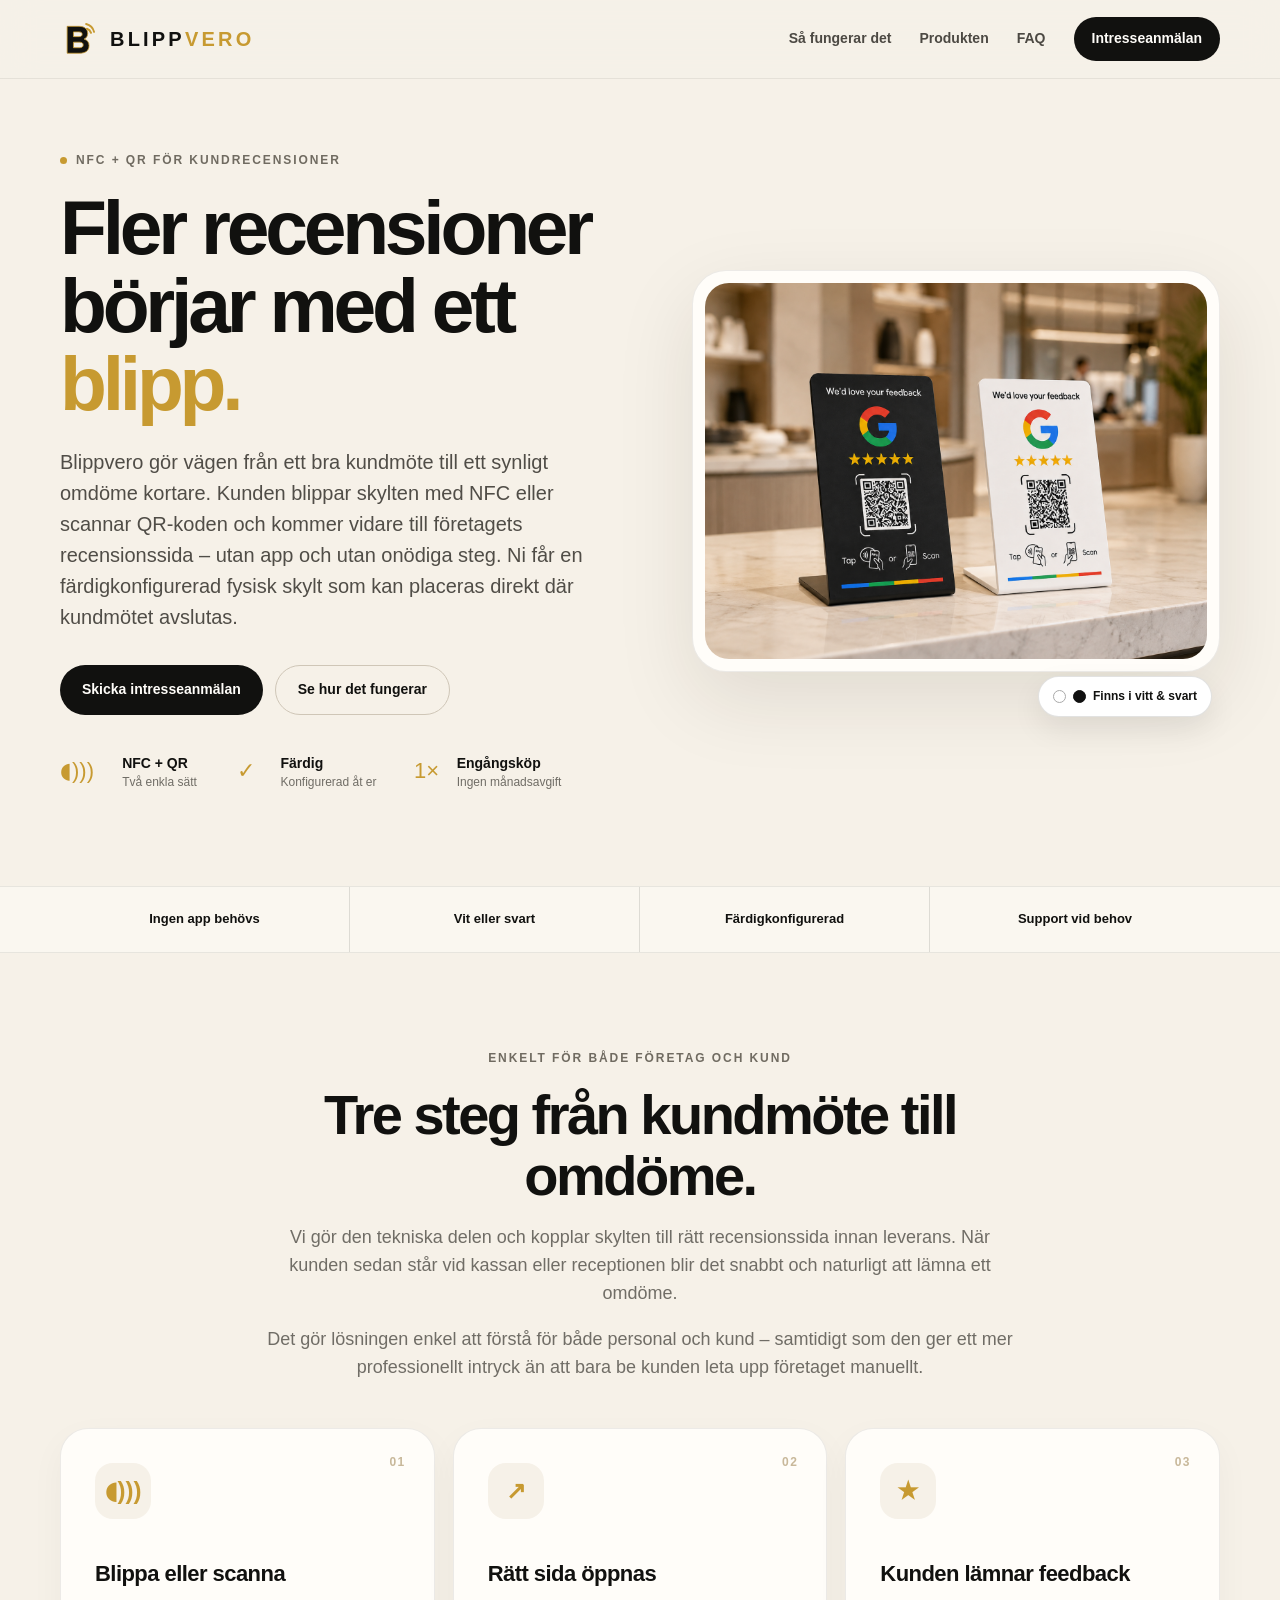
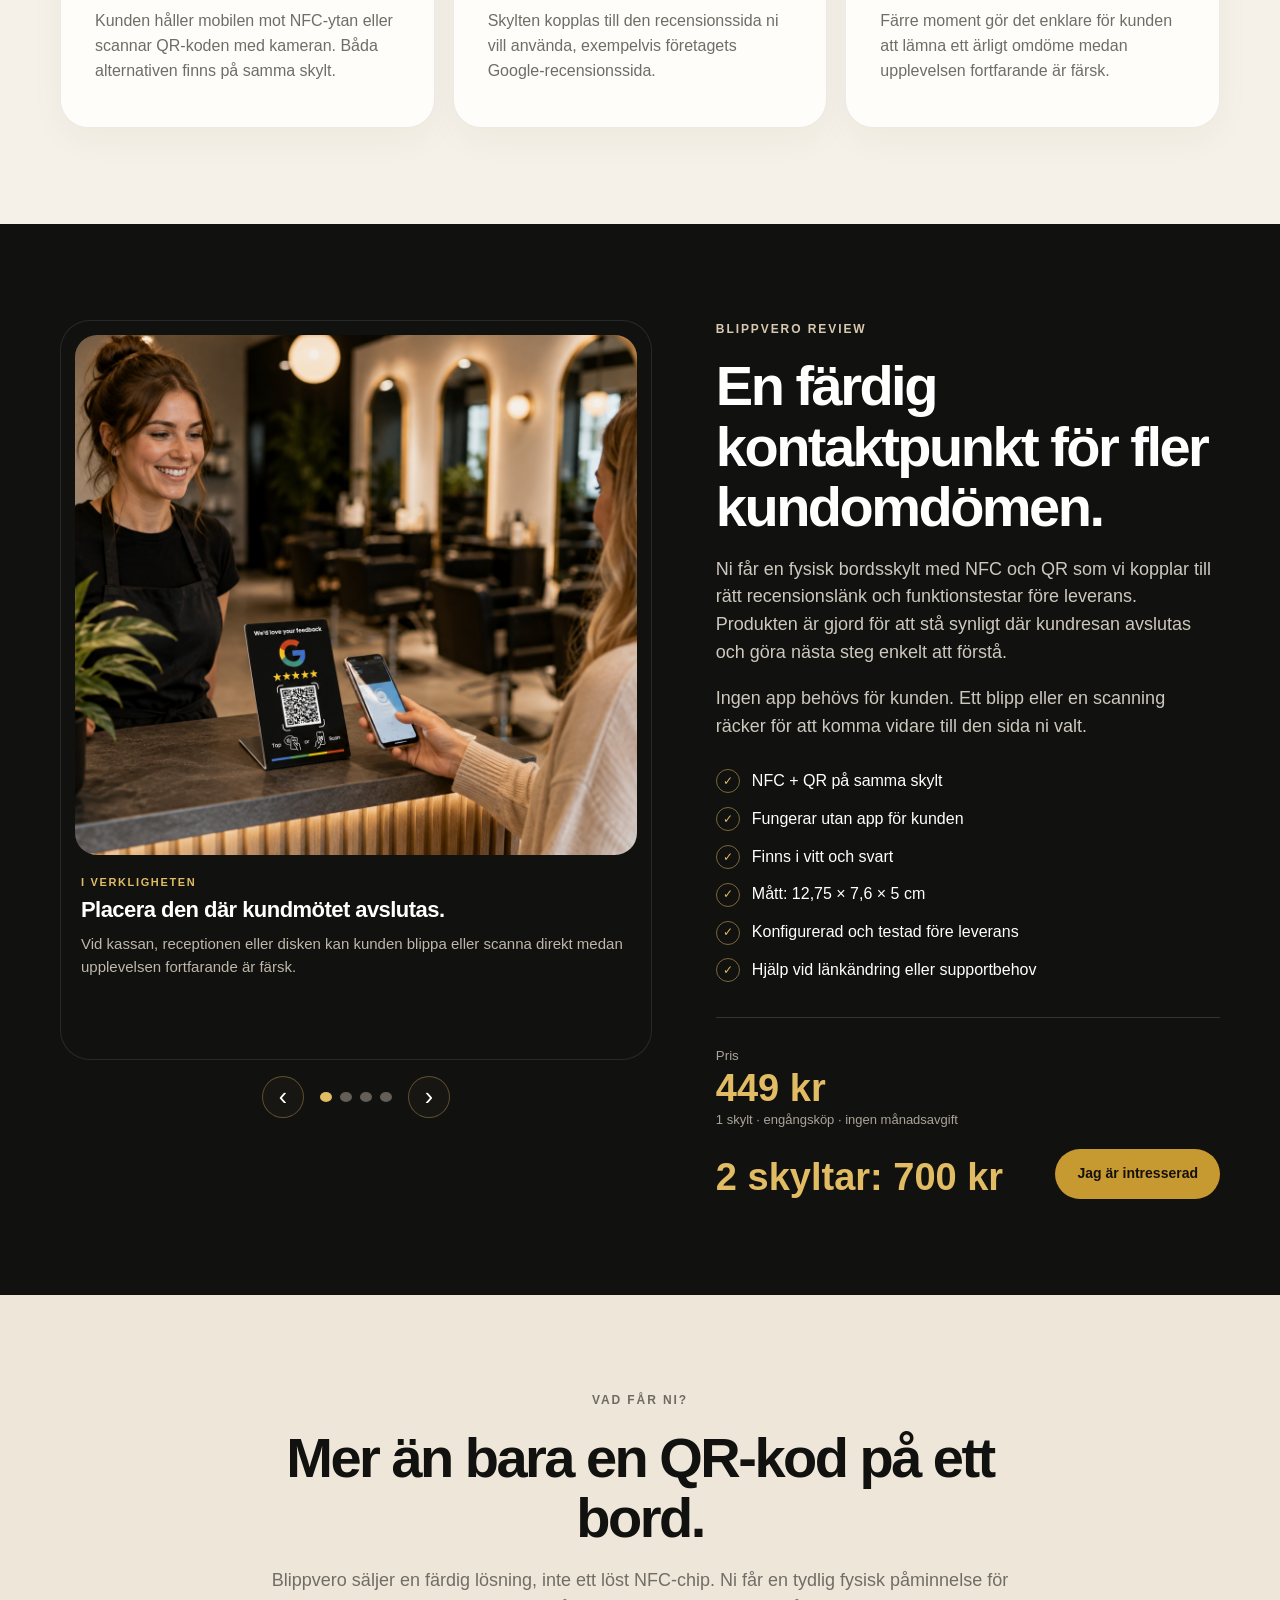
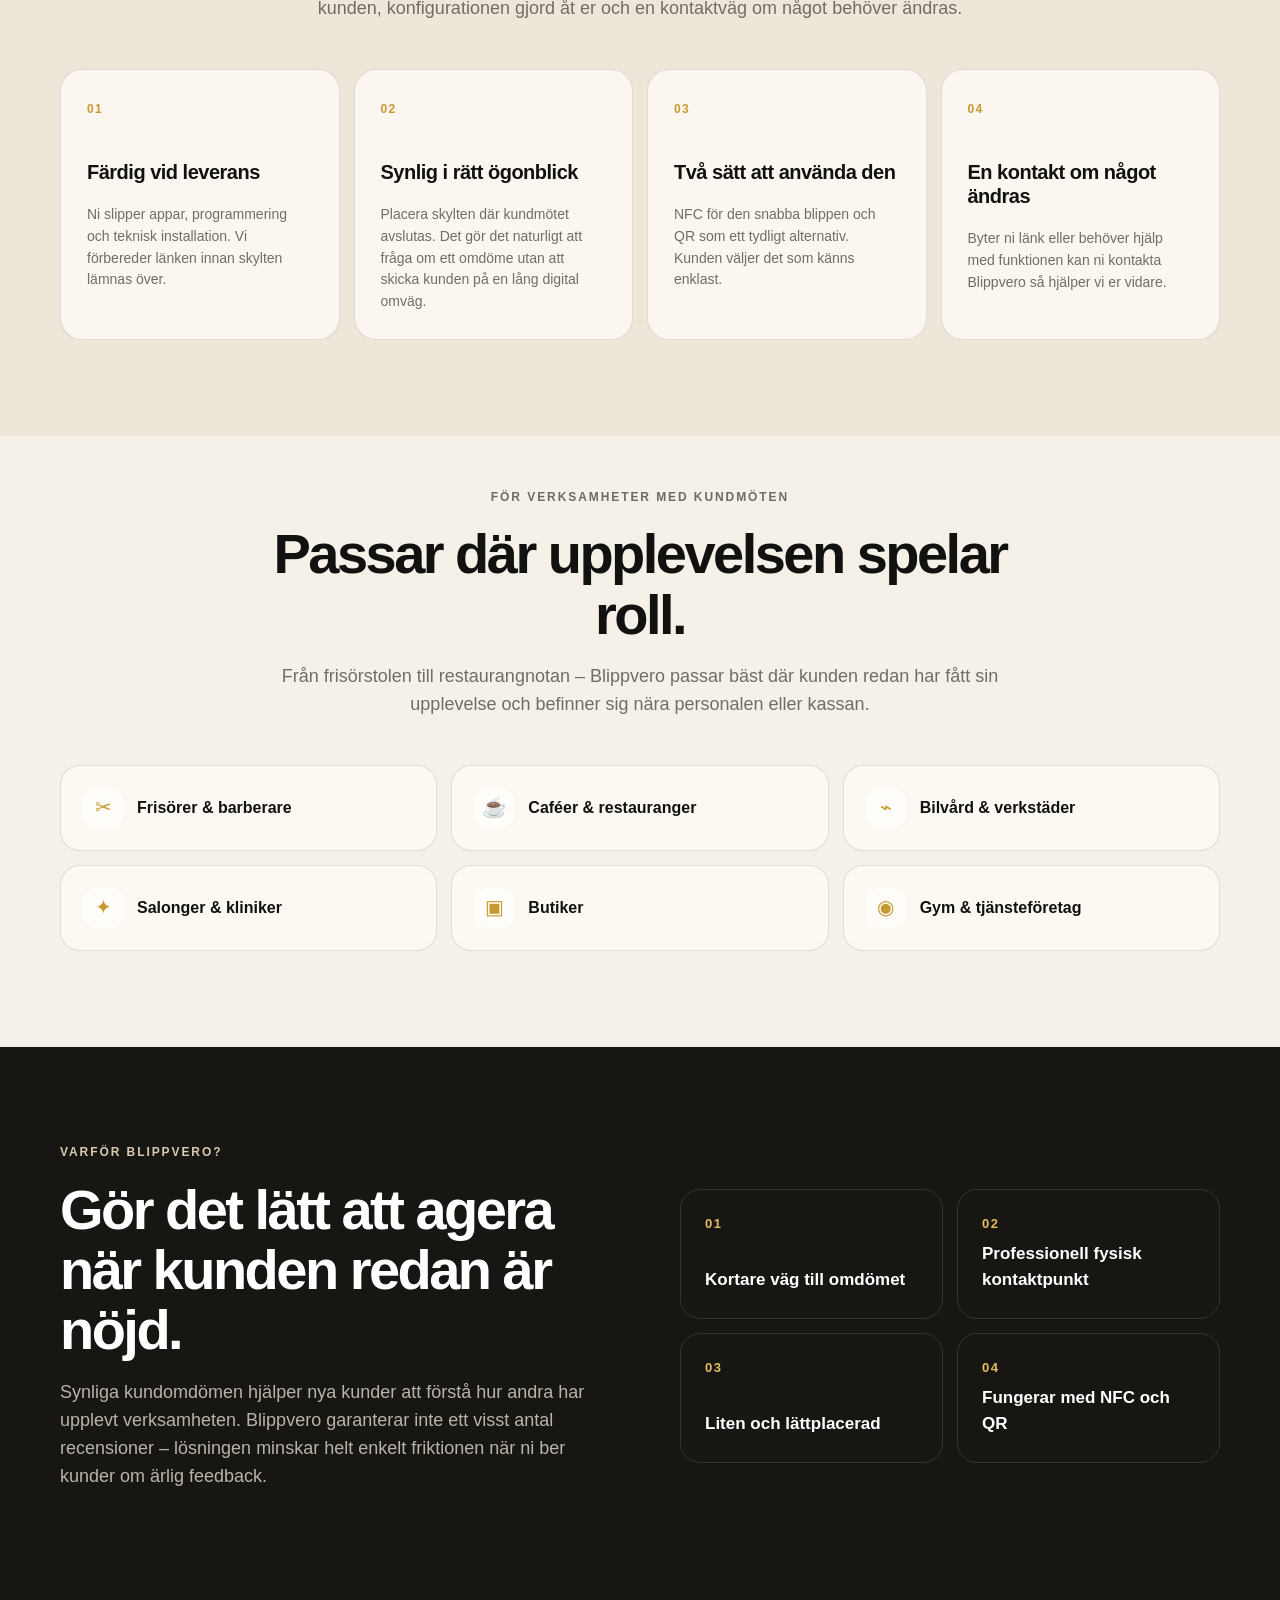
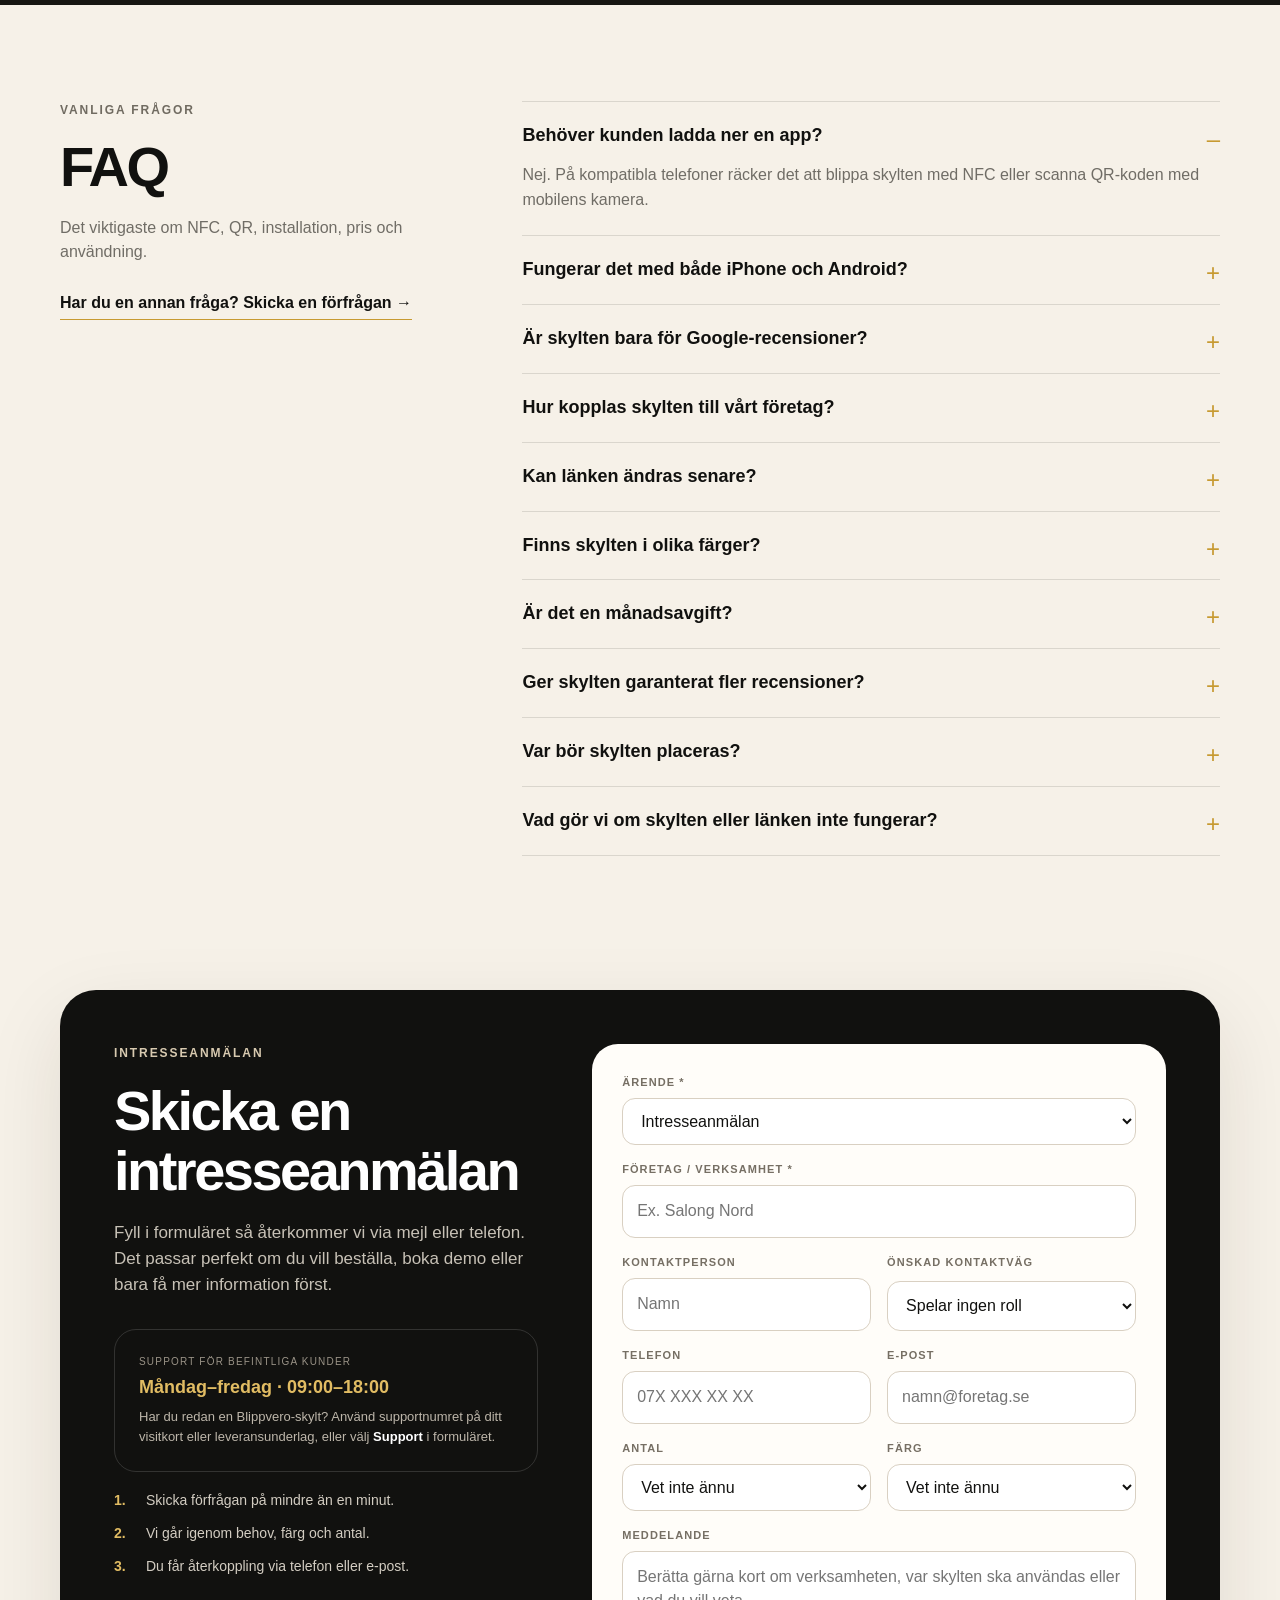
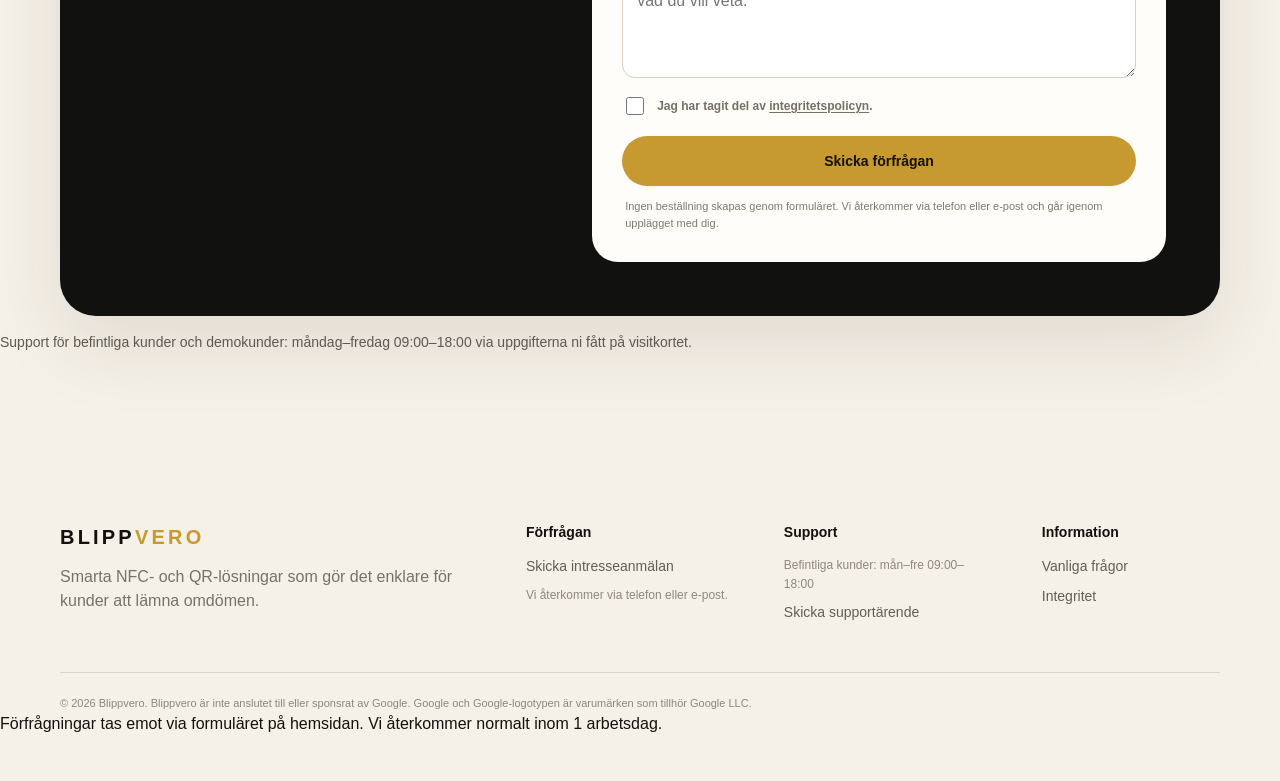
==== commit 2c9796ef: "Update Blippvero pricing to 449 kr and 2 for 700 kr" ====
--- a/index.html
+++ b/index.html
@@ -52,7 +52,7 @@
 <div aria-label="Produktfördelar" class="feature-row">
 <div><span class="mini-icon">◖)))</span><b>NFC + QR</b><small>Två enkla sätt</small></div>
 <div><span class="mini-icon">✓</span><b>Färdig</b><small>Konfigurerad åt er</small></div>
-<div><span class="mini-icon">1×</span><b>Engångsköp</b><small>Ingen månadsavgift i pilotversionen</small></div>
+<div><span class="mini-icon">1×</span><b>Engångsköp</b><small>Ingen månadsavgift</small></div>
 </div>
 </div>
 <div aria-label="Review-skylt i svart och vitt" class="hero-visual">
@@ -176,7 +176,7 @@
 <li><span>✓</span> Hjälp vid länkändring eller supportbehov</li>
 </ul>
 <div class="price-box">
-<div><small>Introduktionspris</small><strong>499 kr</strong><span>per skylt · pilotpris · engångsköp</span></div>
+<div><small>Pris</small><strong>449 kr</strong><span>1 skylt · engångsköp · ingen månadsavgift</span><br/><strong>2 skyltar: 700 kr</strong></div>
 <a class="btn btn-gold" href="#kontakt">Jag är intresserad</a>
 </div>
 </div>
@@ -243,8 +243,8 @@
 <details><summary>Är skylten bara för Google-recensioner?</summary><p>Blippvero Review är främst framtagen för recensionssidor, exempelvis Google. Tekniken kan även länka till andra webbadresser och framtida Blippvero-lösningar kan användas för exempelvis menyer, sociala medier och kontaktuppgifter.</p></details>
 <details><summary>Hur kopplas skylten till vårt företag?</summary><p>Vi konfigurerar skylten med den webblänk ni vill använda och funktionstestar den före leverans. Ni behöver alltså inte programmera NFC-delen själva.</p></details>
 <details><summary>Kan länken ändras senare?</summary><p>Ja. NFC-länken kan programmeras om och QR-destinationen kan hanteras separat vid behov. Kontakta oss så hjälper vi er.</p></details>
-<details><summary>Finns skylten i olika färger?</summary><p>Ja. Pilotprodukten finns i vitt och svart.</p></details>
-<details><summary>Är det en månadsavgift?</summary><p>Nej. Blippvero Review säljs som ett engångsköp i pilotversionen. Introduktionspriset är 499 kr per skylt.</p></details>
+<details><summary>Finns skylten i olika färger?</summary><p>Ja. Blippvero Review finns i vitt och svart.</p></details>
+<details><summary>Är det en månadsavgift?</summary><p>Nej. Blippvero Review säljs som ett engångsköp utan månadsavgift. Priset är 449 kr för 1 skylt eller 700 kr för 2 skyltar.</p></details>
 <details><summary>Ger skylten garanterat fler recensioner?</summary><p>Nej. Antalet recensioner beror på verksamheten och kunderna. Blippvero gör processen enklare genom att ge kunden en tydlig och snabb väg till recensionssidan.</p></details>
 <details><summary>Var bör skylten placeras?</summary><p>Placera den där kunden naturligt befinner sig efter tjänsten eller köpet, till exempel vid kassan, receptionen, frisörspegeln eller servicedisken.</p></details>
 <details><summary>Vad gör vi om skylten eller länken inte fungerar?</summary><p>Skicka ett supportärende via formuläret nedan. Befintliga kunder som har fått Blippveros supportnummer kan även ringa under supporttid, måndag–fredag 09:00–18:00.</p></details>
